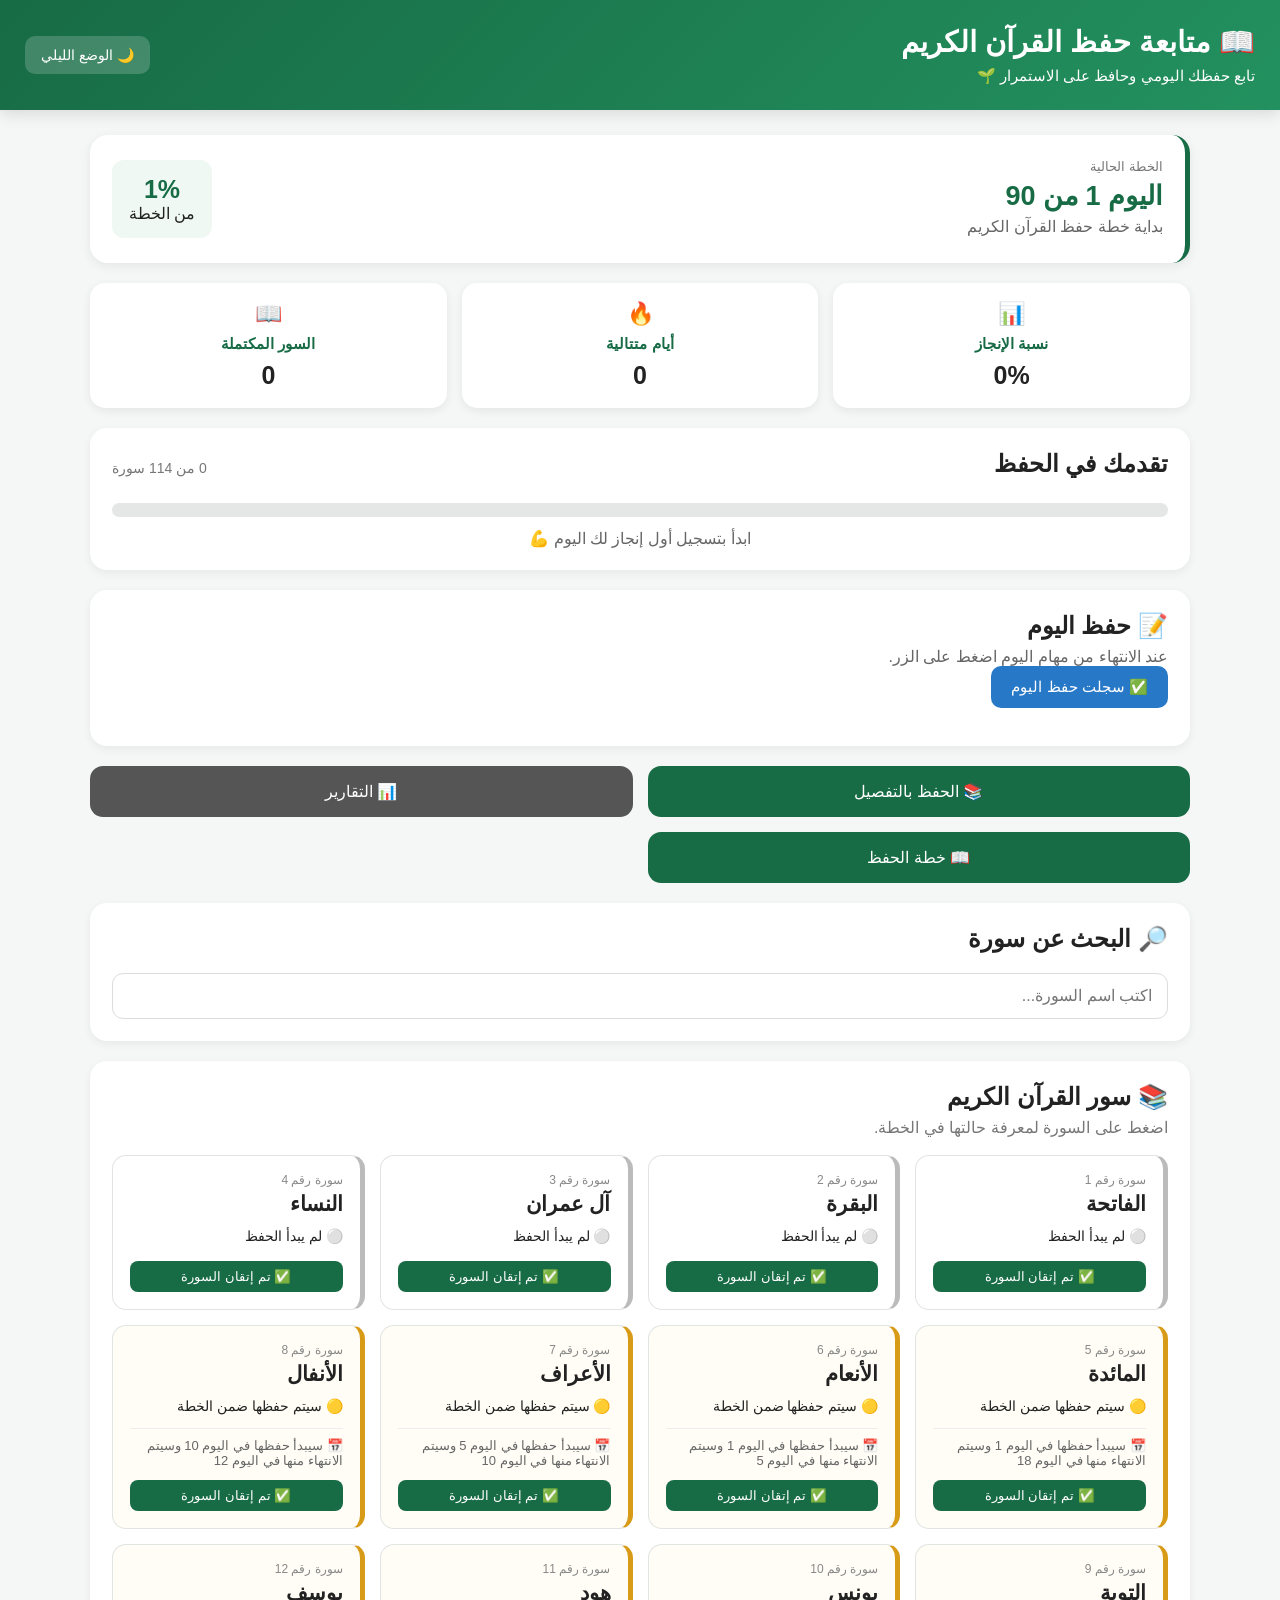
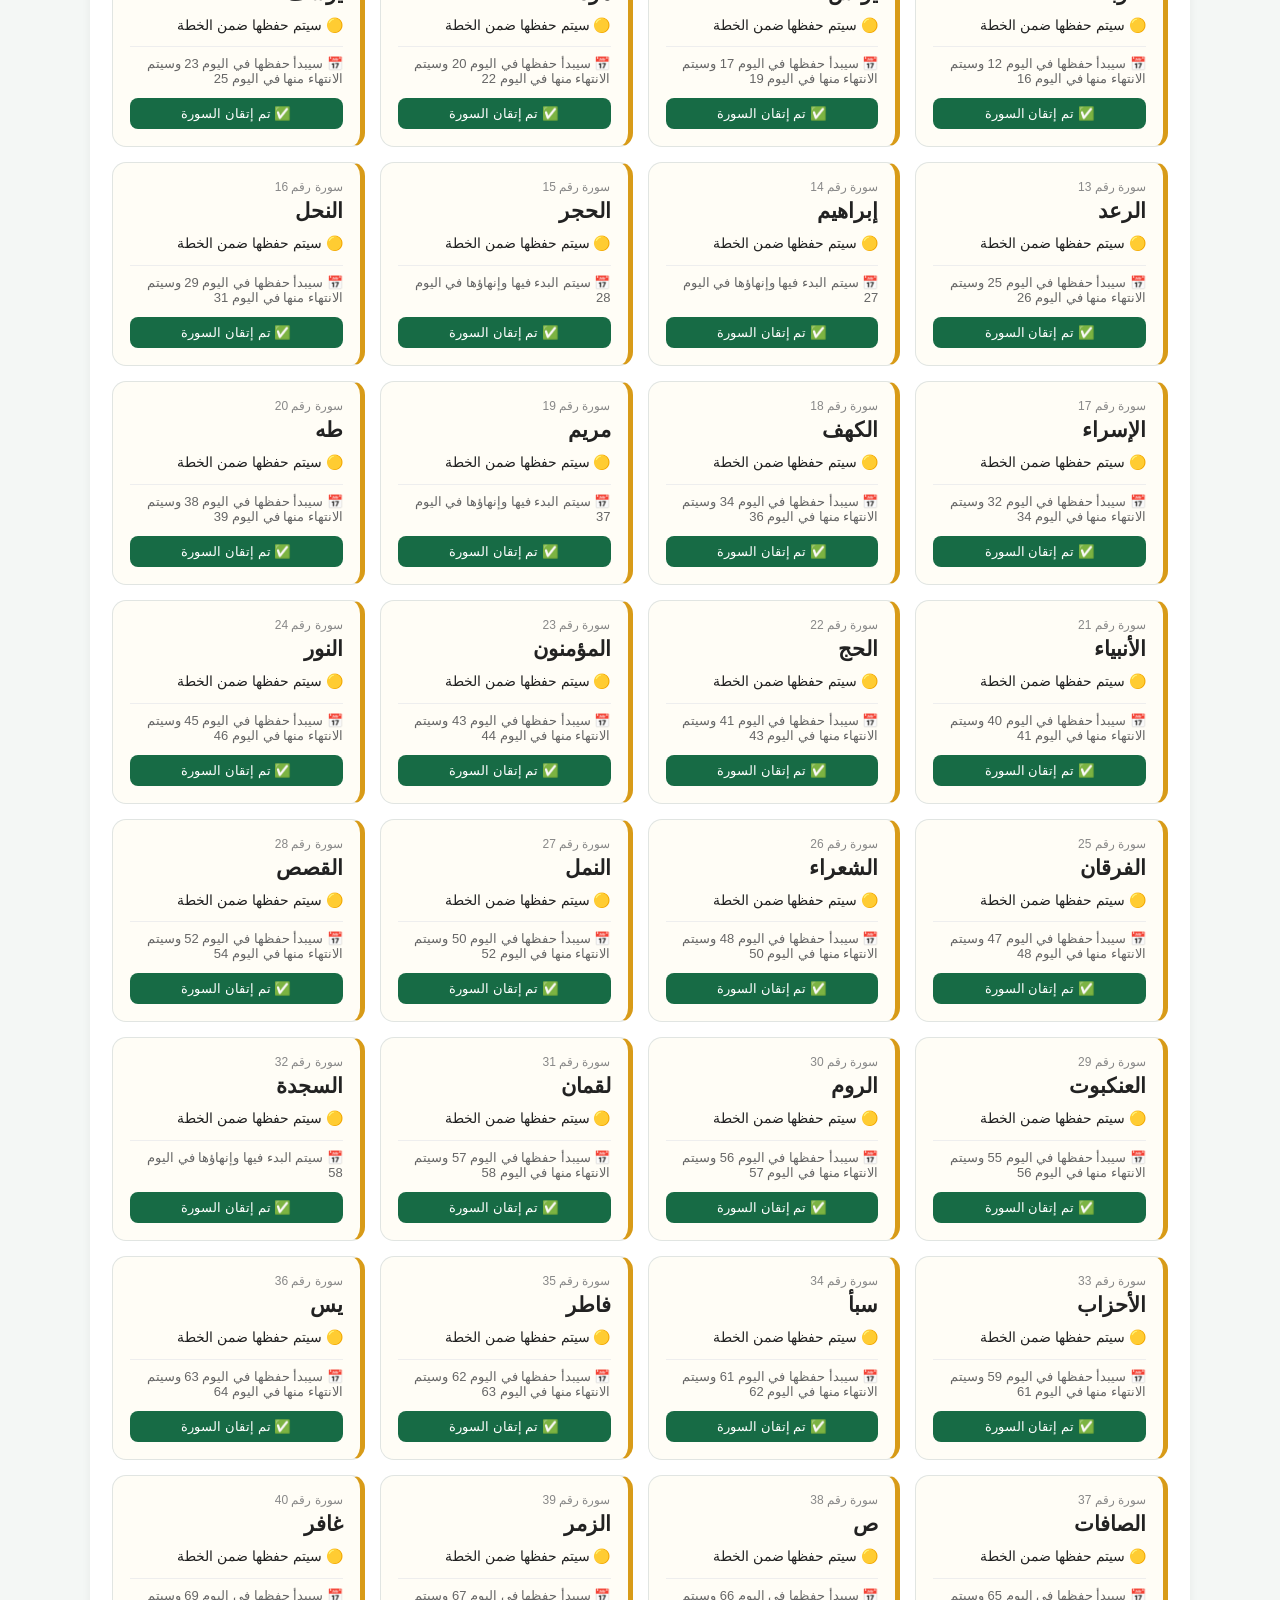
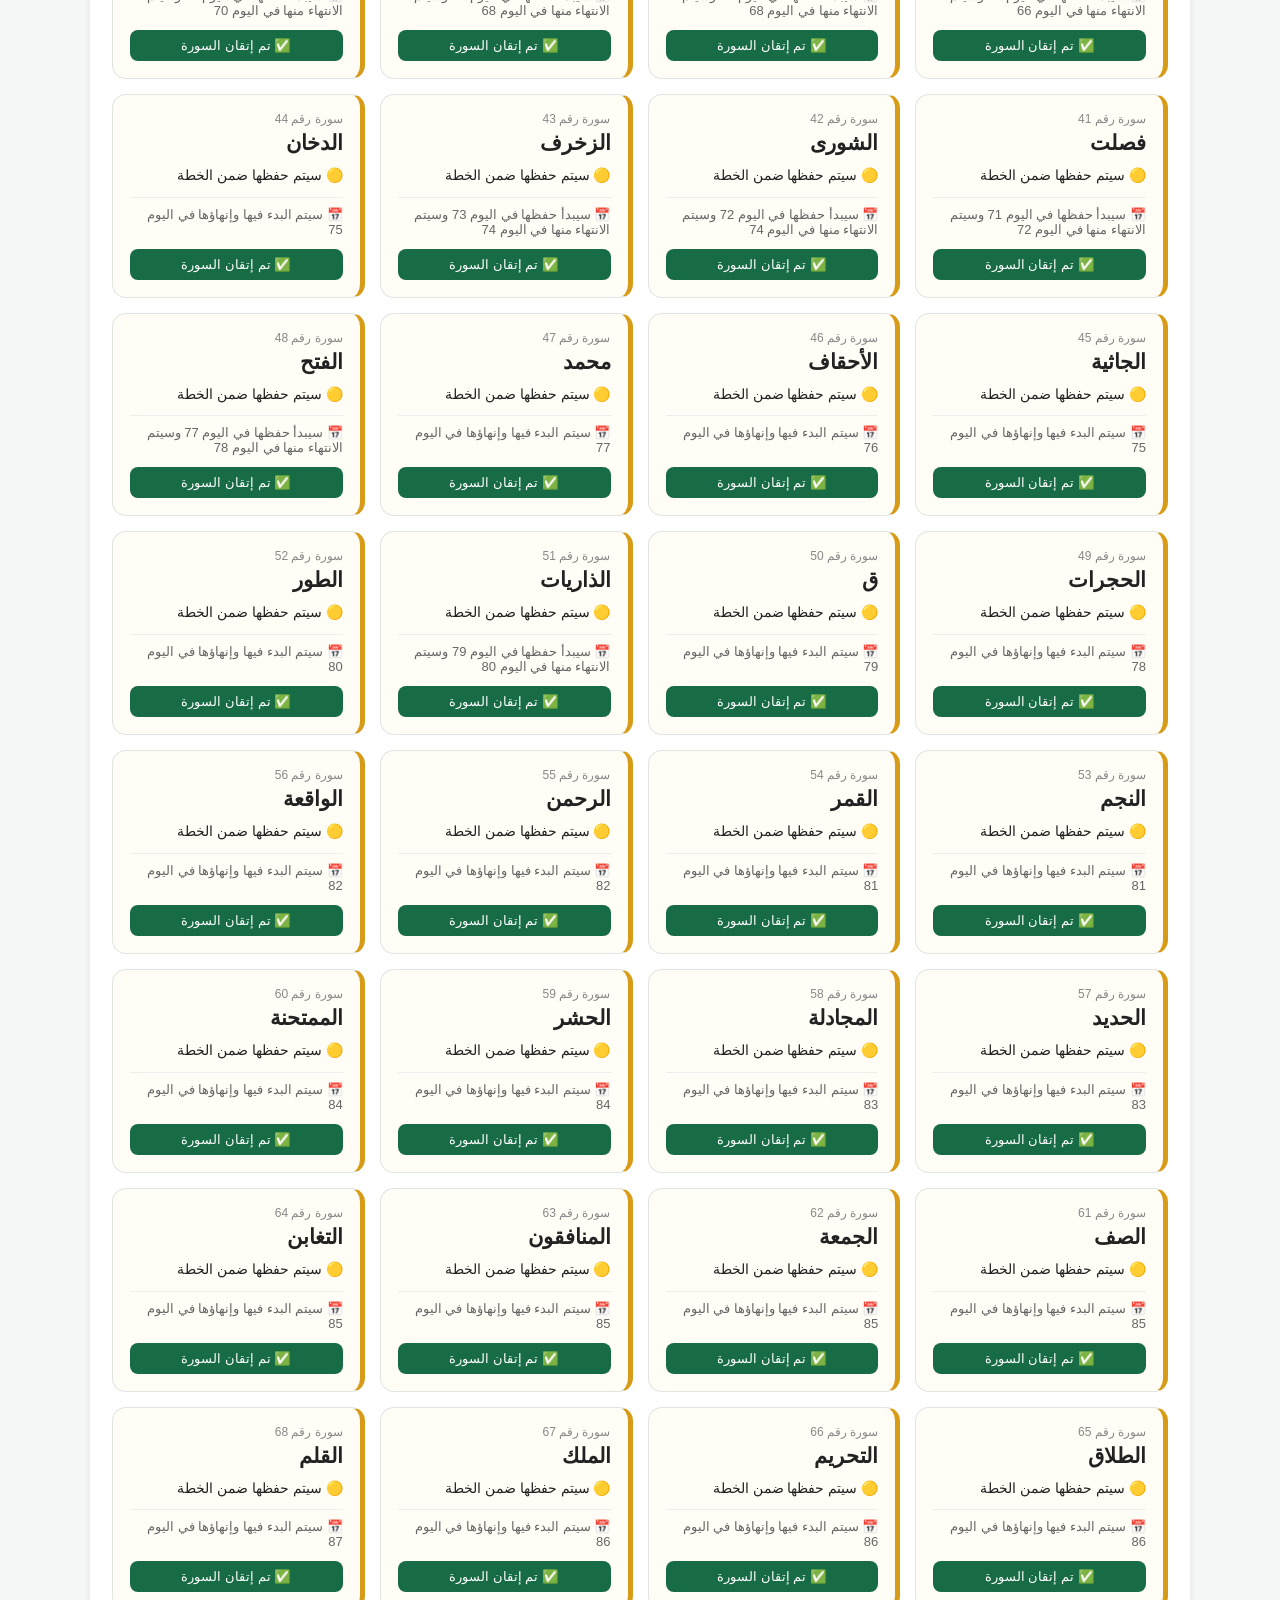
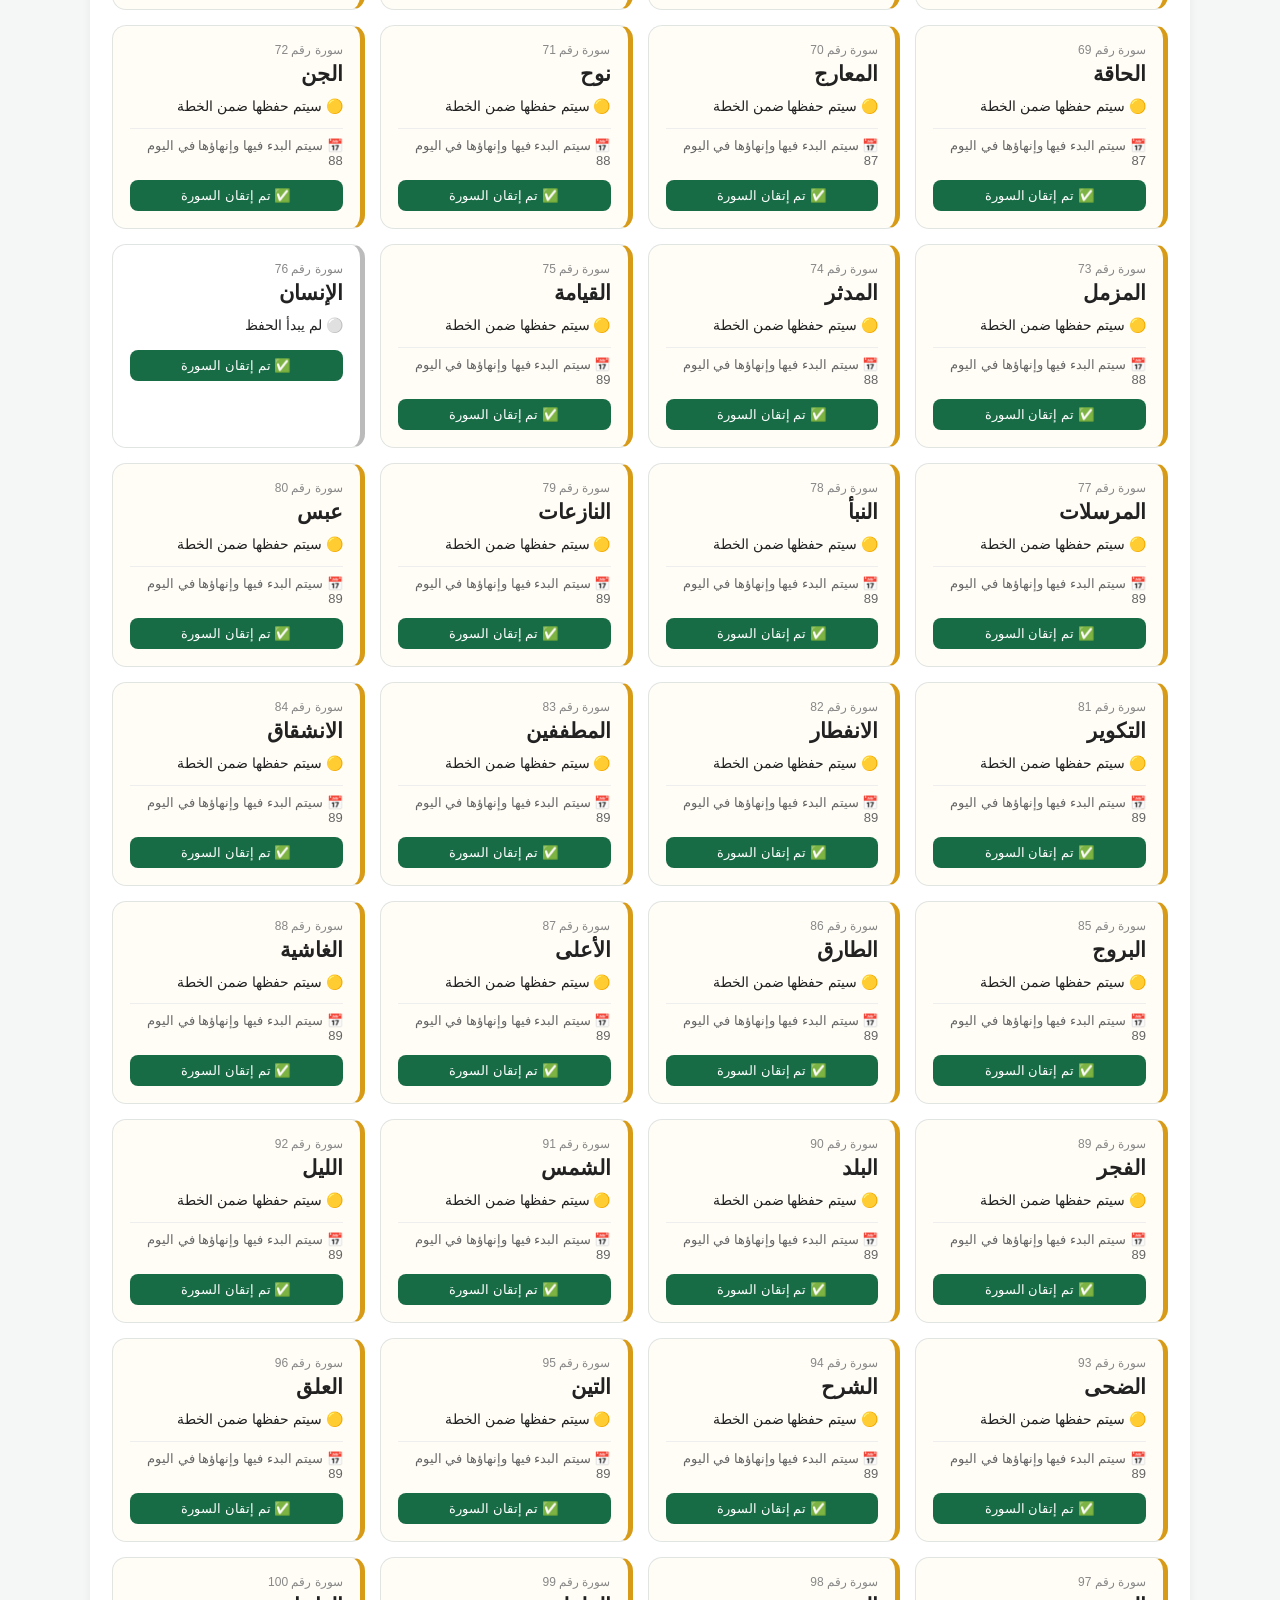
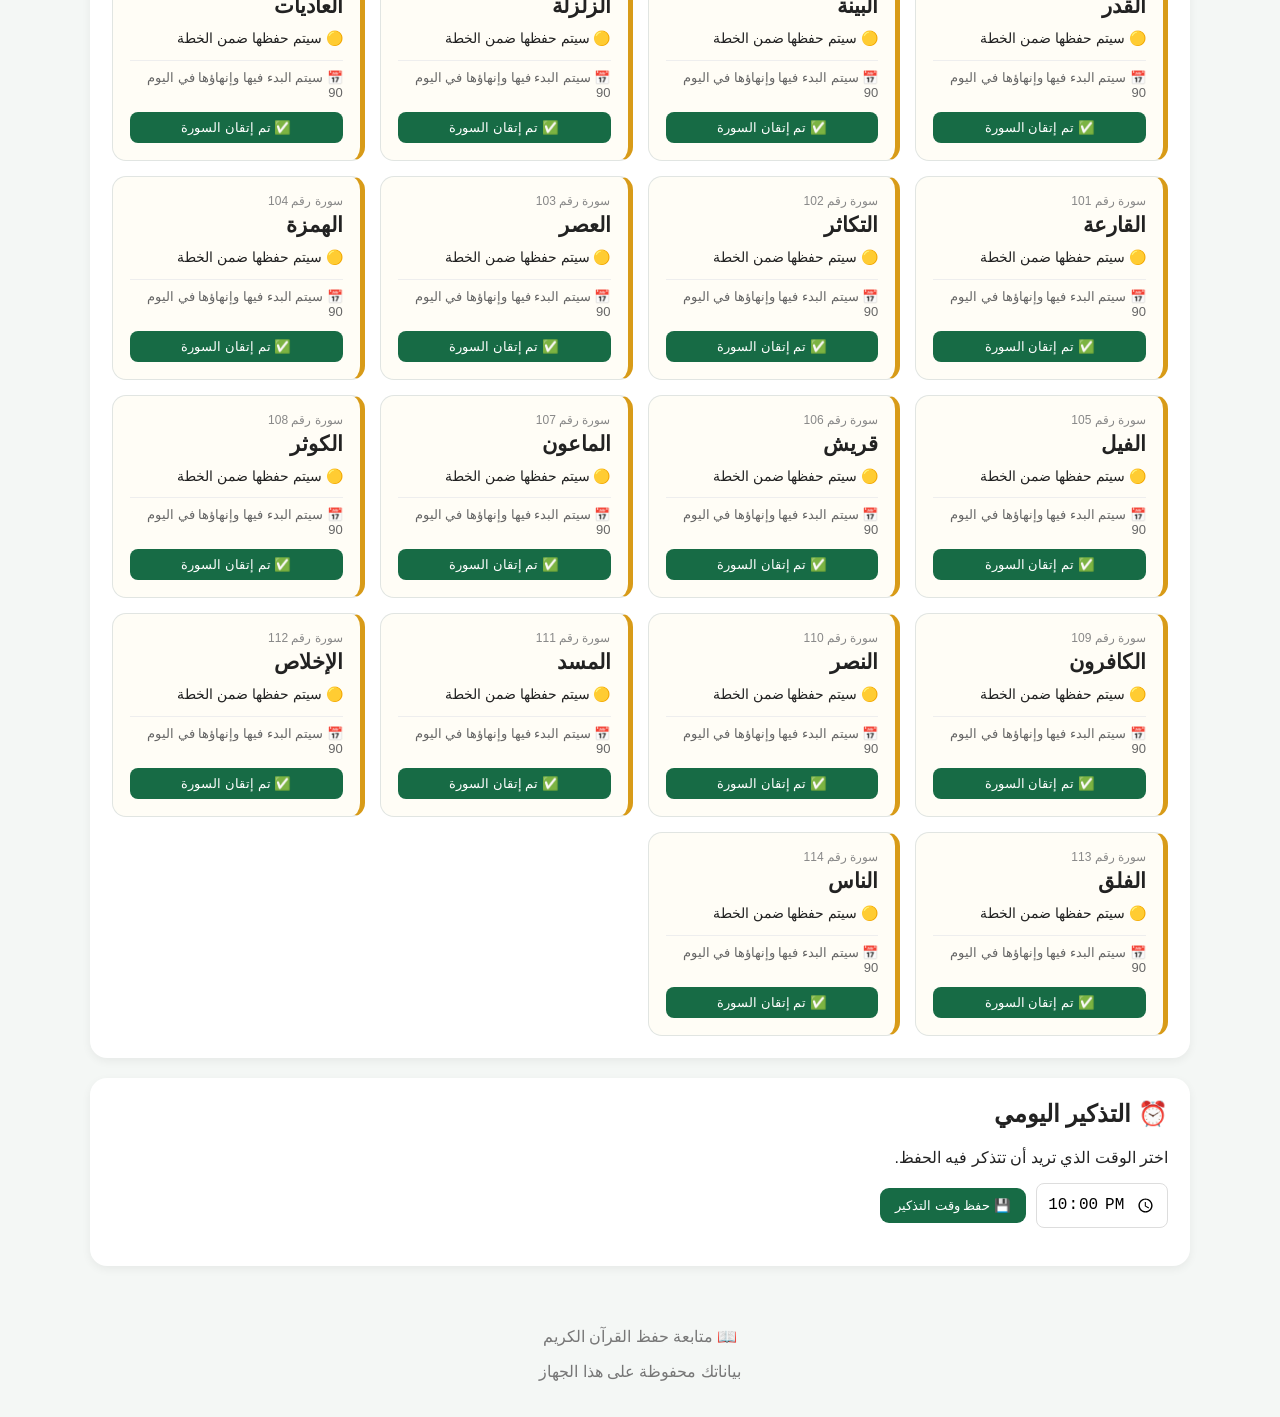
==== index.html @ 759d3176 "Add files via upload" ====
<!DOCTYPE html>
<html lang="ar" dir="rtl">

<head>
    <meta charset="UTF-8">
    <meta name="viewport" content="width=device-width, initial-scale=1.0">

    <title>متابعة حفظ القرآن الكريم</title>

    <link rel="stylesheet" href="style.css">
</head>

<body>

<header class="header">

    <div>
        <h1>📖 متابعة حفظ القرآن الكريم</h1>
        <p>تابع حفظك اليومي وحافظ على الاستمرار 🌱</p>
    </div>

    <button id="themeButton" class="theme-button">
        🌙 الوضع الليلي
    </button>

</header>


<main class="container">

    <!-- اليوم الحالي -->

    <section class="day-section">

        <div>
            <span class="small-title">الخطة الحالية</span>

            <h2 id="currentDay">
                اليوم 1 من 90
            </h2>

            <p id="dayDescription">
                بداية خطة حفظ القرآن الكريم
            </p>
        </div>

        <div class="day-progress">
            <strong id="dayPercentage">1%</strong>
            <span>من الخطة</span>
        </div>

    </section>


    <!-- الإحصائيات -->

    <section class="stats">

        <div class="stat-card">

            <span>📊</span>

            <h3>نسبة الإنجاز</h3>

            <strong id="progressText">0%</strong>

        </div>


        <div class="stat-card">

            <span>🔥</span>

            <h3>أيام متتالية</h3>

            <strong id="streakText">0</strong>

        </div>


        <div class="stat-card">

            <span>📖</span>

            <h3>السور المكتملة</h3>

            <strong id="completedText">0</strong>

        </div>

    </section>


    <!-- شريط التقدم -->

    <section class="progress-section">

        <div class="section-title">

            <h2>تقدمك في الحفظ</h2>

            <span id="progressLabel">
                0 من 114 سورة
            </span>

        </div>

        <div class="progress-bar">

            <div id="progressBar"></div>

        </div>

        <p id="progressMessage">
            ابدأ بتسجيل أول إنجاز لك اليوم 💪
        </p>

    </section>


    <!-- حفظ اليوم -->

    <section class="today-section">

        <div class="section-title">

            <div>
                <h2>📝 حفظ اليوم</h2>

                <p>
                    عند الانتهاء من مهام اليوم اضغط على الزر.
                </p>
            </div>

        </div>

        <button id="todayButton" class="today-button">
            ✅ سجلت حفظ اليوم
        </button>

        <p id="todayStatus" class="today-status"></p>

    </section>


    <!-- أزرار الصفحات -->

    <section class="navigation-section">

        <button
            class="main-page-button"
            onclick="openHifzPage()">

            📚 الحفظ بالتفصيل

        </button>


        <button
            class="reports-button"
            onclick="openReportsPage()">

            📊 التقارير

        </button>


        <button
            class="main-page-button"
            onclick="window.location.href='plan.html'">

            📖 خطة الحفظ

        </button>

    </section>


    <!-- البحث -->

    <section class="search-section">

        <h2>🔎 البحث عن سورة</h2>

        <input
            type="text"
            id="searchInput"
            placeholder="اكتب اسم السورة..."
            autocomplete="off">

    </section>


    <!-- السور -->

    <section class="surahs-section">

        <div class="section-title">

            <div>
                <h2>📚 سور القرآن الكريم</h2>

                <p>
                    اضغط على السورة لمعرفة حالتها في الخطة.
                </p>
            </div>

        </div>


        <div
            id="surahList"
            class="surah-list">

        </div>

    </section>


    <!-- التذكير -->

    <section class="reminder-section">

        <h2>⏰ التذكير اليومي</h2>

        <p>
            اختر الوقت الذي تريد أن تتذكر فيه الحفظ.
        </p>

        <div class="reminder-controls">

            <input
                type="time"
                id="reminderTime"
                value="22:00">

            <button id="saveReminderButton">
                💾 حفظ وقت التذكير
            </button>

        </div>

        <p id="reminderStatus"></p>

    </section>

</main>


<footer>

    <p>📖 متابعة حفظ القرآن الكريم</p>

    <p>
        بياناتك محفوظة على هذا الجهاز
    </p>

</footer>


<script src="script.js"></script>

</body>

</html>
---- style.css ----
* {
    box-sizing: border-box;
}

body {
    margin: 0;
    font-family: Tahoma, Arial, sans-serif;
    background: #f4f7f5;
    color: #222;
    direction: rtl;
    transition: background 0.3s, color 0.3s;
}


/* ============================= */
/* الهيدر */
/* ============================= */

.header {
    background: linear-gradient(135deg, #176b45, #23915f);
    color: white;

    padding: 25px;

    display: flex;
    justify-content: space-between;
    align-items: center;

    gap: 20px;

    box-shadow: 0 4px 15px rgba(0, 0, 0, 0.12);
}

.header h1 {
    margin: 0 0 8px;
    font-size: 29px;
}

.header p {
    margin: 0;
    font-size: 15px;
}


/* ============================= */
/* الأزرار */
/* ============================= */

button {
    font-family: inherit;
    cursor: pointer;
    border: none;
}

.theme-button {
    background: rgba(255,255,255,0.18);
    color: white;

    padding: 11px 16px;

    border-radius: 10px;

    font-size: 14px;
}


/* ============================= */
/* المحتوى */
/* ============================= */

.container {
    width: 94%;
    max-width: 1100px;

    margin: 25px auto;
}


/* ============================= */
/* اليوم الحالي */
/* ============================= */

.day-section {
    background: white;

    border-radius: 18px;

    padding: 22px;

    margin-bottom: 20px;

    display: flex;
    justify-content: space-between;
    align-items: center;

    gap: 20px;

    box-shadow: 0 3px 12px rgba(0,0,0,0.07);

    border-right: 5px solid #176b45;
}

.day-section h2 {
    margin: 5px 0;

    color: #176b45;

    font-size: 27px;
}

.day-section p {
    margin: 5px 0;

    color: #666;
}

.small-title {
    color: #777;
    font-size: 13px;
}

.day-progress {
    min-width: 100px;

    text-align: center;

    background: #f0f8f3;

    padding: 15px;

    border-radius: 12px;
}

.day-progress strong {
    display: block;

    color: #176b45;

    font-size: 25px;
}


/* ============================= */
/* الإحصائيات */
/* ============================= */

.stats {
    display: grid;

    grid-template-columns:
        repeat(3, 1fr);

    gap: 15px;

    margin-bottom: 20px;
}

.stat-card {
    background: white;

    border-radius: 15px;

    padding: 18px;

    text-align: center;

    box-shadow:
        0 3px 10px rgba(0,0,0,0.07);
}

.stat-card span {
    font-size: 22px;
}

.stat-card h3 {
    margin: 8px 0;

    color: #176b45;

    font-size: 15px;
}

.stat-card strong {
    font-size: 25px;
}


/* ============================= */
/* التقدم */
/* ============================= */

.progress-section,
.today-section,
.search-section,
.surahs-section,
.reminder-section {
    background: white;

    border-radius: 17px;

    padding: 22px;

    margin-bottom: 20px;

    box-shadow:
        0 3px 10px rgba(0,0,0,0.06);
}

.section-title {
    display: flex;

    justify-content: space-between;

    align-items: center;

    gap: 15px;
}

.section-title h2 {
    margin: 0 0 7px;
}

.section-title p {
    margin: 0;

    color: #777;
}

#progressLabel {
    color: #777;
    font-size: 14px;
}

.progress-bar {
    width: 100%;

    height: 14px;

    background: #e4e7e5;

    border-radius: 20px;

    overflow: hidden;

    margin: 18px 0 12px;
}

#progressBar {
    height: 100%;

    width: 0%;

    background: #176b45;

    border-radius: 20px;

    transition: width 0.4s;
}

#progressMessage {
    text-align: center;

    color: #666;

    margin: 0;
}


/* ============================= */
/* حفظ اليوم */
/* ============================= */

.today-section h2 {
    margin-top: 0;
}

.today-section p {
    color: #666;
}

.today-button {
    background: #2878c8;

    color: white;

    padding: 12px 20px;

    border-radius: 10px;

    font-size: 15px;
}

.today-status {
    font-weight: bold;

    color: #176b45;
}


/* ============================= */
/* التنقل */
/* ============================= */

.navigation-section {
    display: grid;

    grid-template-columns: 1fr 1fr;

    gap: 15px;

    margin-bottom: 20px;
}

.main-page-button,
.reports-button {
    padding: 16px;

    border-radius: 13px;

    color: white;

    font-size: 16px;
}

.main-page-button {
    background: #176b45;
}

.reports-button {
    background: #555;
}


/* ============================= */
/* البحث */
/* ============================= */

.search-section h2 {
    margin-top: 0;
}

#searchInput {
    width: 100%;

    padding: 13px 15px;

    border: 1px solid #ddd;

    border-radius: 11px;

    font-family: inherit;

    font-size: 16px;

    outline: none;
}

#searchInput:focus {
    border-color: #176b45;
}


/* ============================= */
/* السور */
/* ============================= */

.surahs-section h2 {
    margin-top: 0;
}

.surahs-section .section-title p {
    margin-bottom: 18px;
}

.surah-list {
    display: grid;

    grid-template-columns:
        repeat(auto-fit, minmax(230px, 1fr));

    gap: 15px;
}

.surah-card {
    background: #fff;

    border: 1px solid #e1e5e2;

    border-right: 5px solid #bfc5c1;

    border-radius: 14px;

    padding: 17px;

    transition: 0.2s;

    position: relative;
}

.surah-card:hover {
    transform: translateY(-3px);

    box-shadow:
        0 6px 15px rgba(0,0,0,0.09);
}

.surah-number {
    color: #888;

    font-size: 12px;

    margin-bottom: 5px;
}

.surah-name {
    font-size: 21px;

    font-weight: bold;

    margin-bottom: 9px;
}

.surah-status {
    font-size: 14px;

    line-height: 1.7;
}

.surah-days {
    margin-top: 9px;

    padding-top: 9px;

    border-top: 1px solid #eee;

    color: #666;

    font-size: 13px;
}

.surah-action {
    margin-top: 12px;

    width: 100%;

    padding: 8px;

    border-radius: 8px;

    background: #176b45;

    color: white;
}

.surah-action.completed {
    background: #777;
}


/* حالات السور */

.status-not-started {
    border-right-color: #bbb;
}

.status-planned {
    border-right-color: #d89b18;

    background: #fffdf6;
}

.status-completed {
    border-right-color: #27a35a;

    background: #f3fff6;
}


/* ============================= */
/* التذكير */
/* ============================= */

.reminder-section h2 {
    margin-top: 0;
}

.reminder-controls {
    display: flex;

    align-items: center;

    gap: 10px;

    flex-wrap: wrap;
}

#reminderTime {
    padding: 10px;

    border: 1px solid #ddd;

    border-radius: 8px;

    font-size: 16px;
}

#saveReminderButton {
    background: #176b45;

    color: white;

    padding: 10px 15px;

    border-radius: 9px;
}

#reminderStatus {
    color: #176b45;

    font-weight: bold;
}


/* ============================= */
/* الفوتر */
/* ============================= */

footer {
    text-align: center;

    color: #777;

    padding: 20px;
}


/* ============================= */
/* الوضع الليلي */
/* ============================= */

body.dark {
    background: #151817;

    color: #eee;
}

body.dark .day-section,
body.dark .stat-card,
body.dark .progress-section,
body.dark .today-section,
body.dark .search-section,
body.dark .surahs-section,
body.dark .reminder-section {
    background: #222624;

    color: #eee;
}

body.dark .day-section p,
body.dark .section-title p,
body.dark #progressMessage,
body.dark .surah-days {
    color: #bbb;
}

body.dark #searchInput,
body.dark #reminderTime {
    background: #1b1e1d;

    color: white;

    border-color: #444;
}

body.dark .surah-card {
    background: #252927;

    border-color: #444;
}

body.dark .surah-days {
    border-color: #444;
}


/* ============================= */
/* الموبايل */
/* ============================= */

@media (max-width: 700px) {

    .header {
        flex-direction: column;

        text-align: center;

        padding: 22px 15px;
    }

    .header h1 {
        font-size: 24px;
    }

    .day-section {
        flex-direction: column;

        text-align: center;
    }

    .day-progress {
        width: 100%;
    }

    .stats {
        grid-template-columns: 1fr;
    }

    .navigation-section {
        grid-template-columns: 1fr;
    }

    .surah-list {
        grid-template-columns: 1fr;
    }

    .section-title {
        flex-direction: column;

        align-items: flex-start;
    }
}
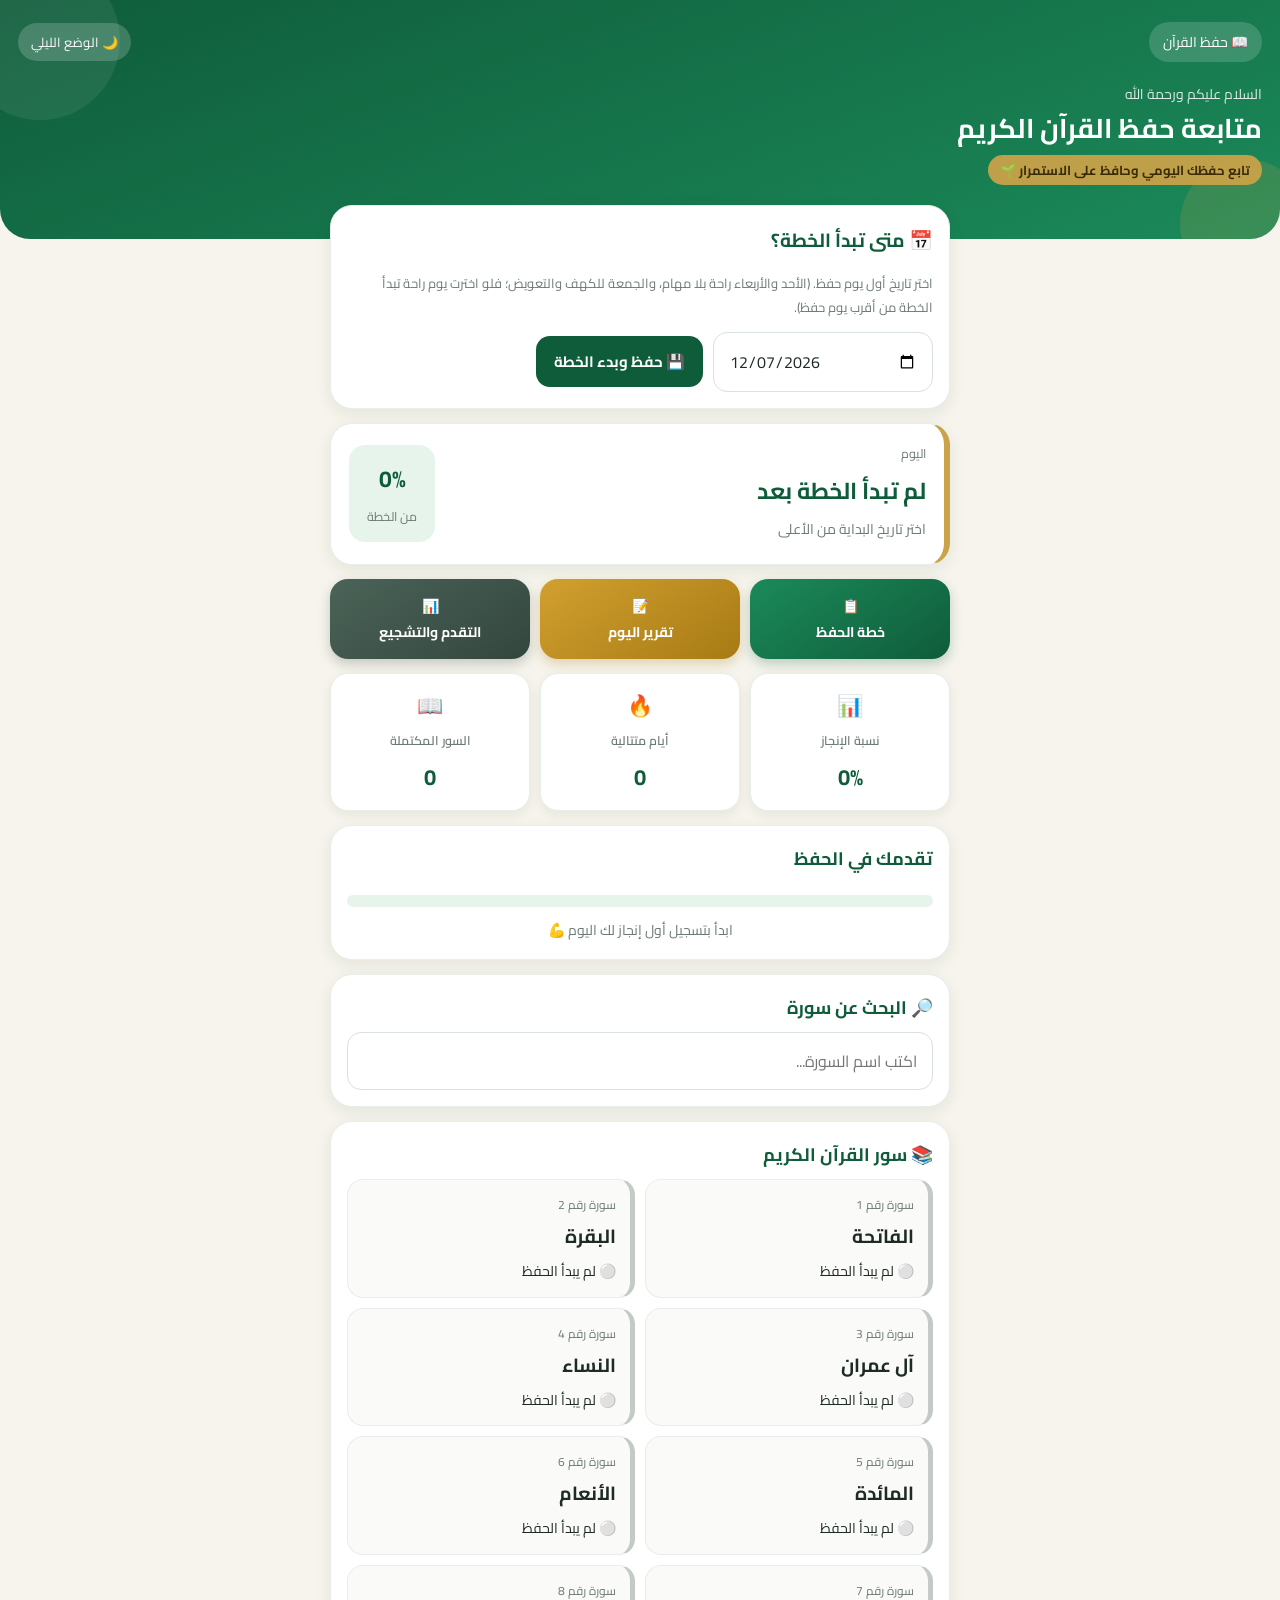
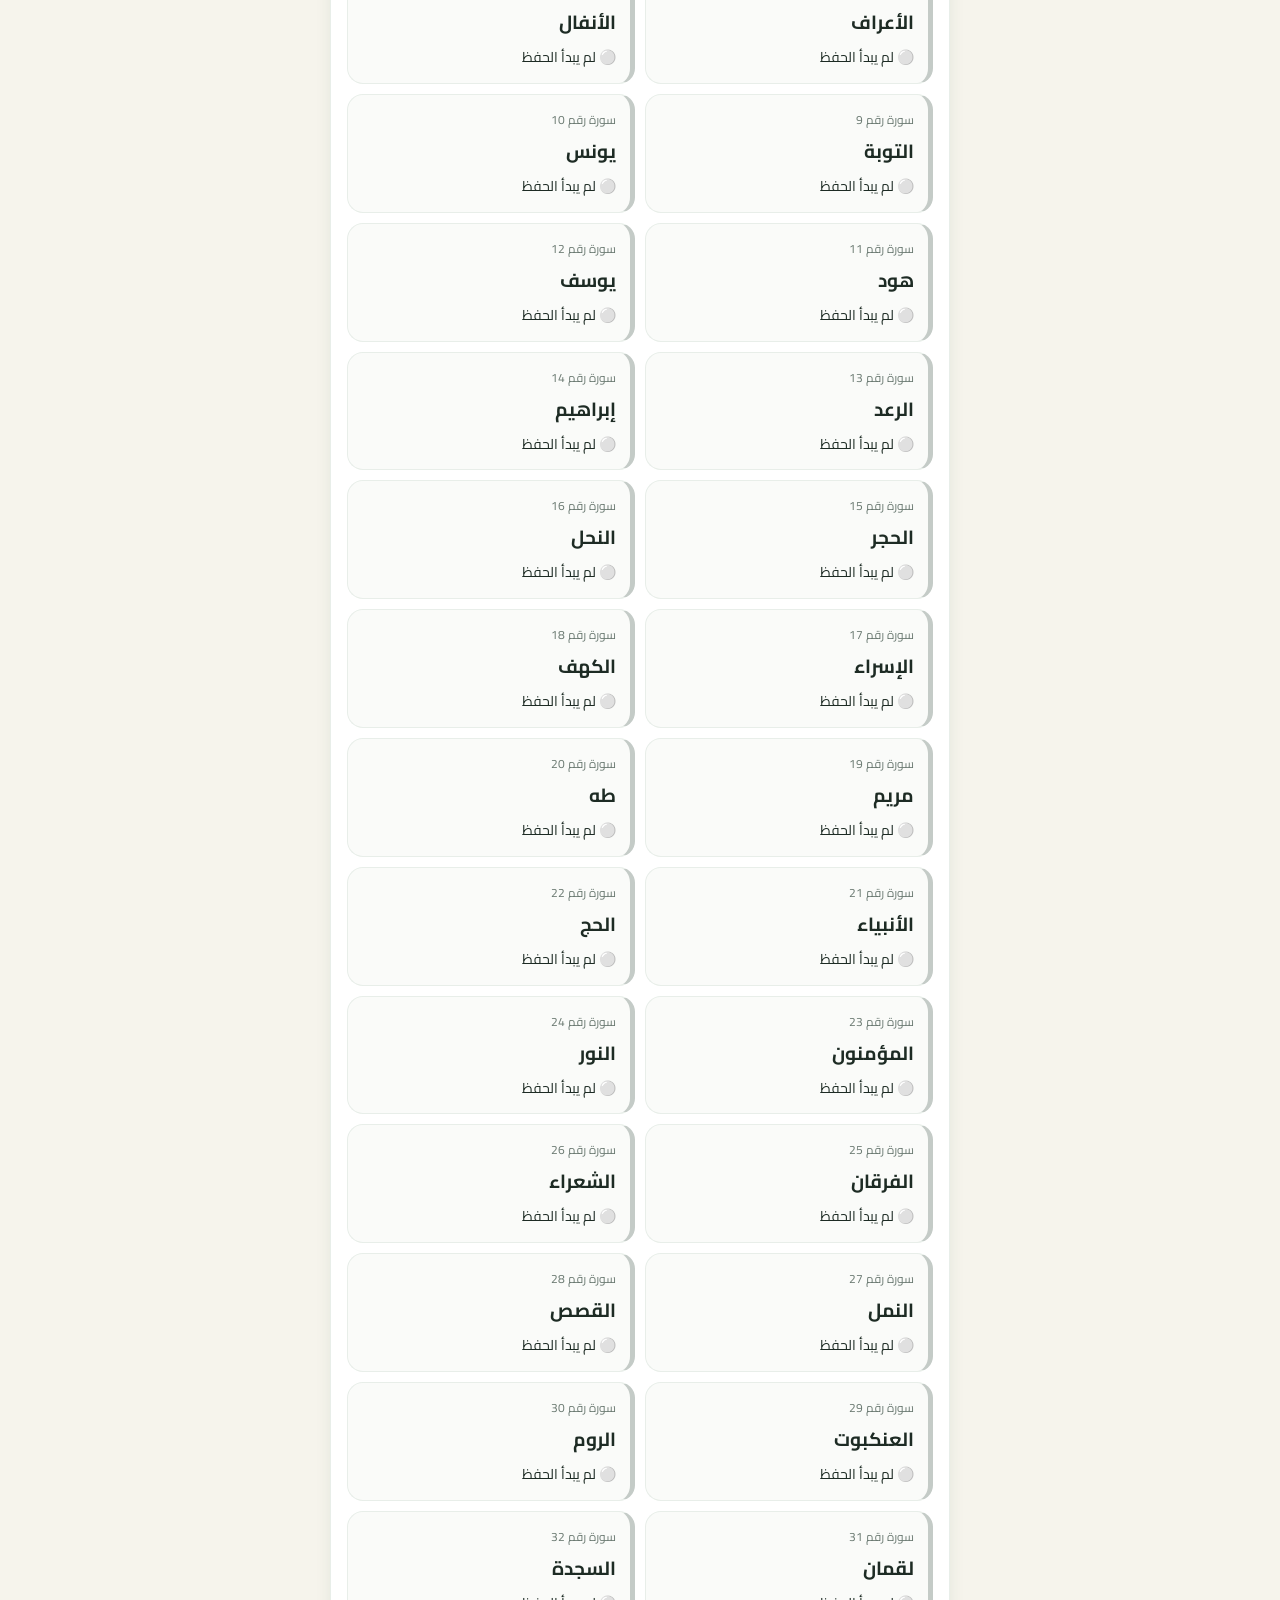
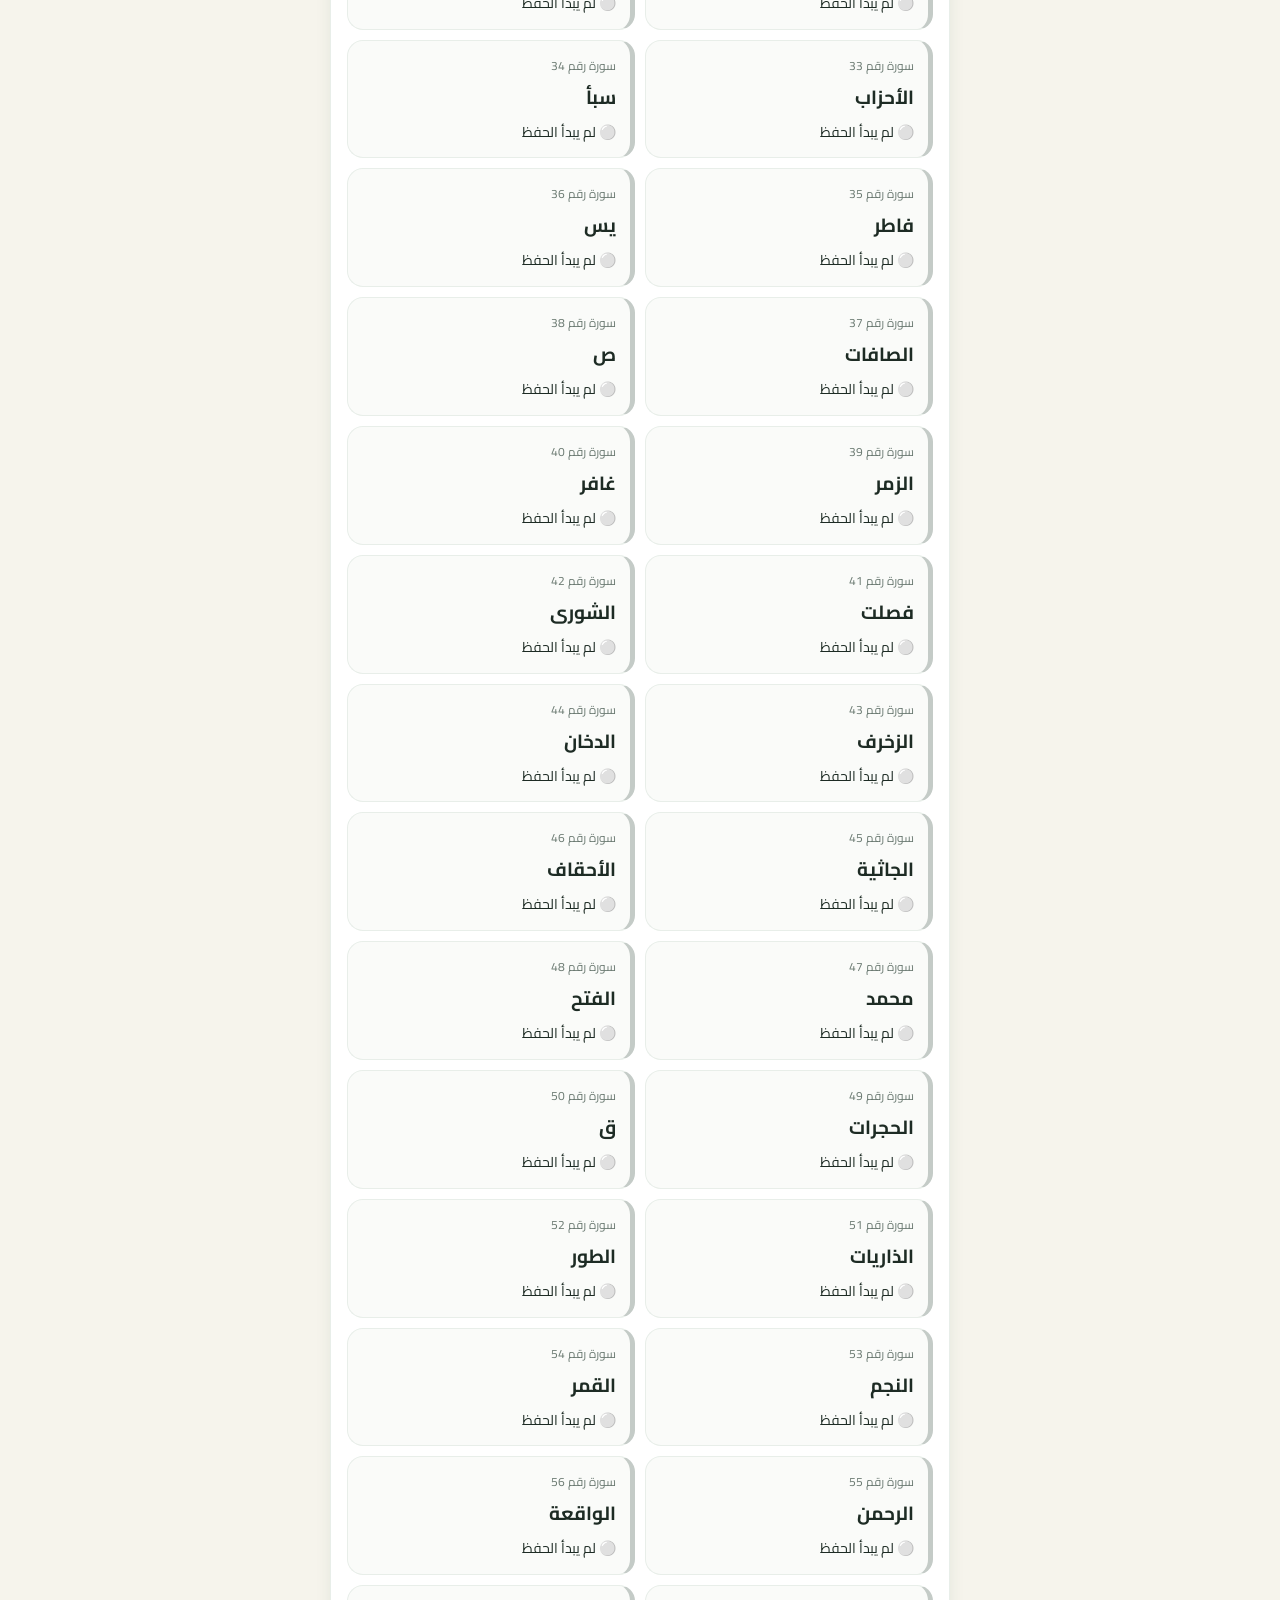
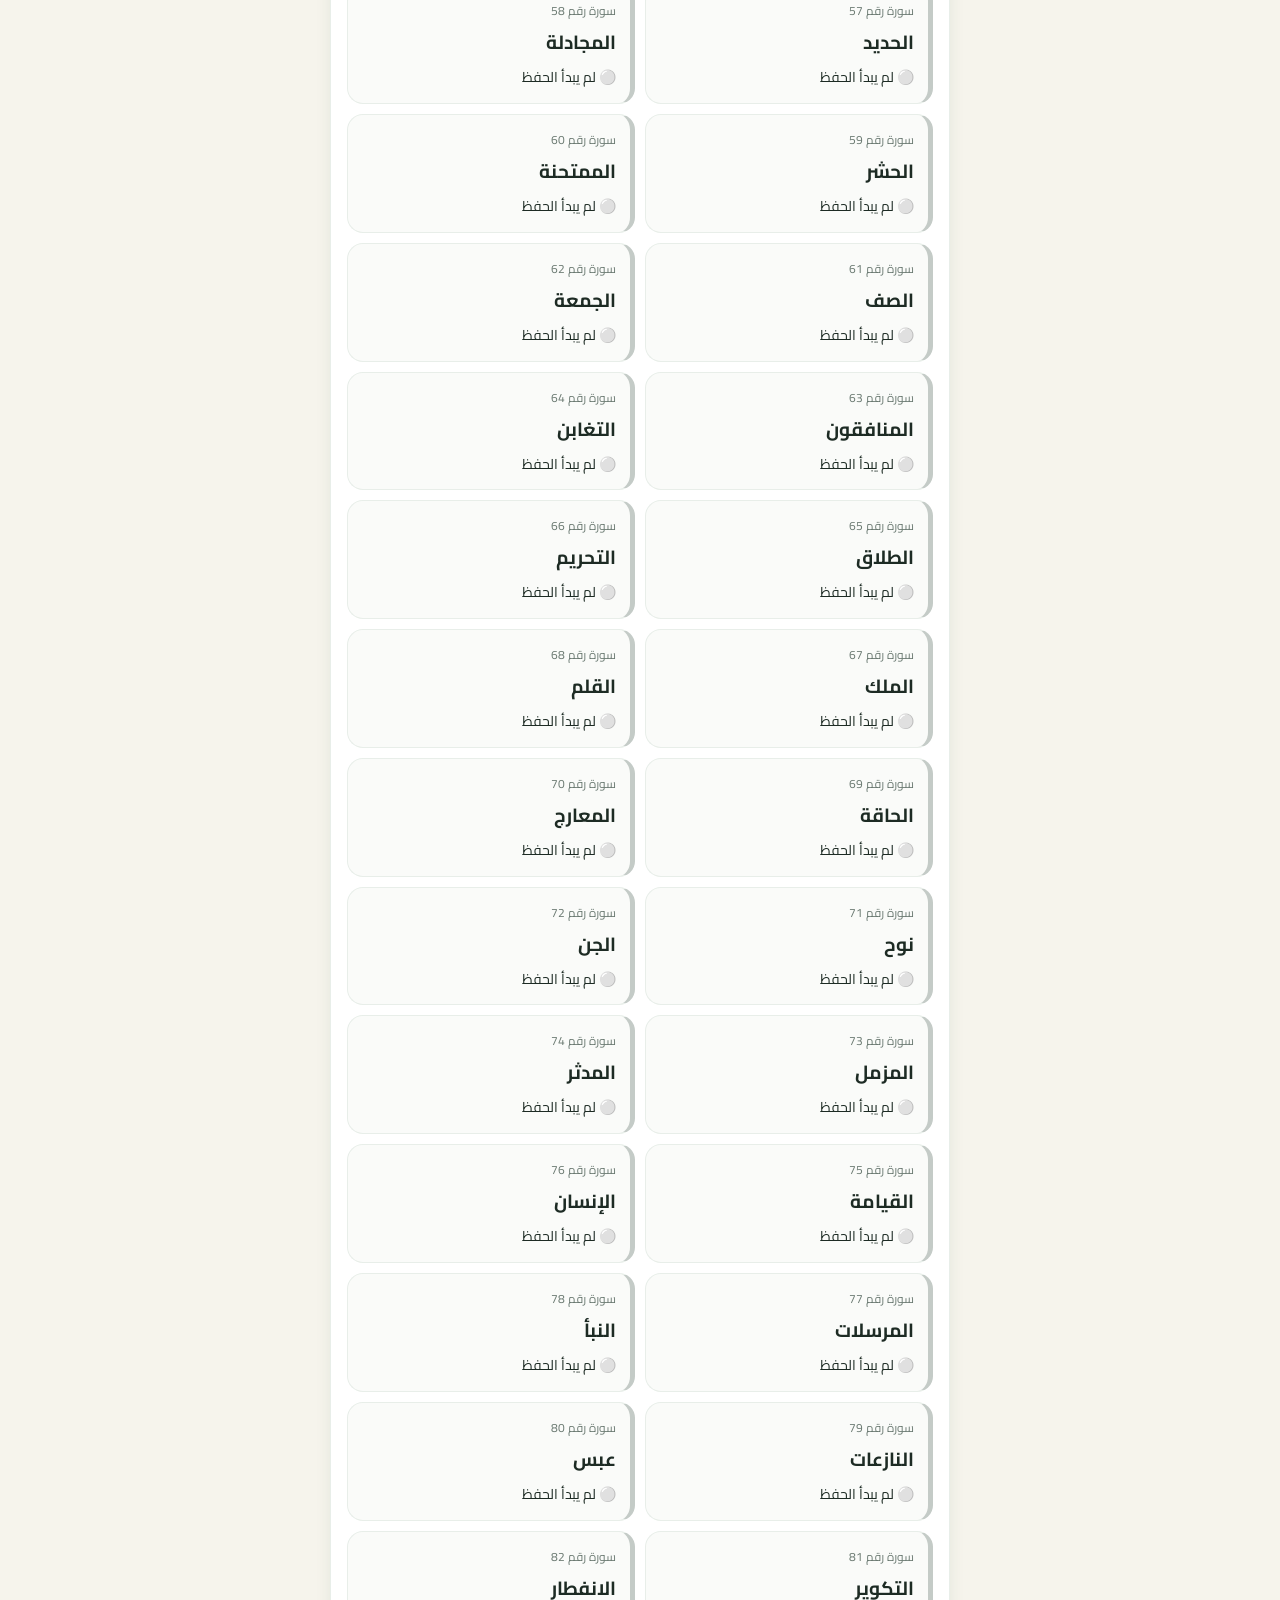
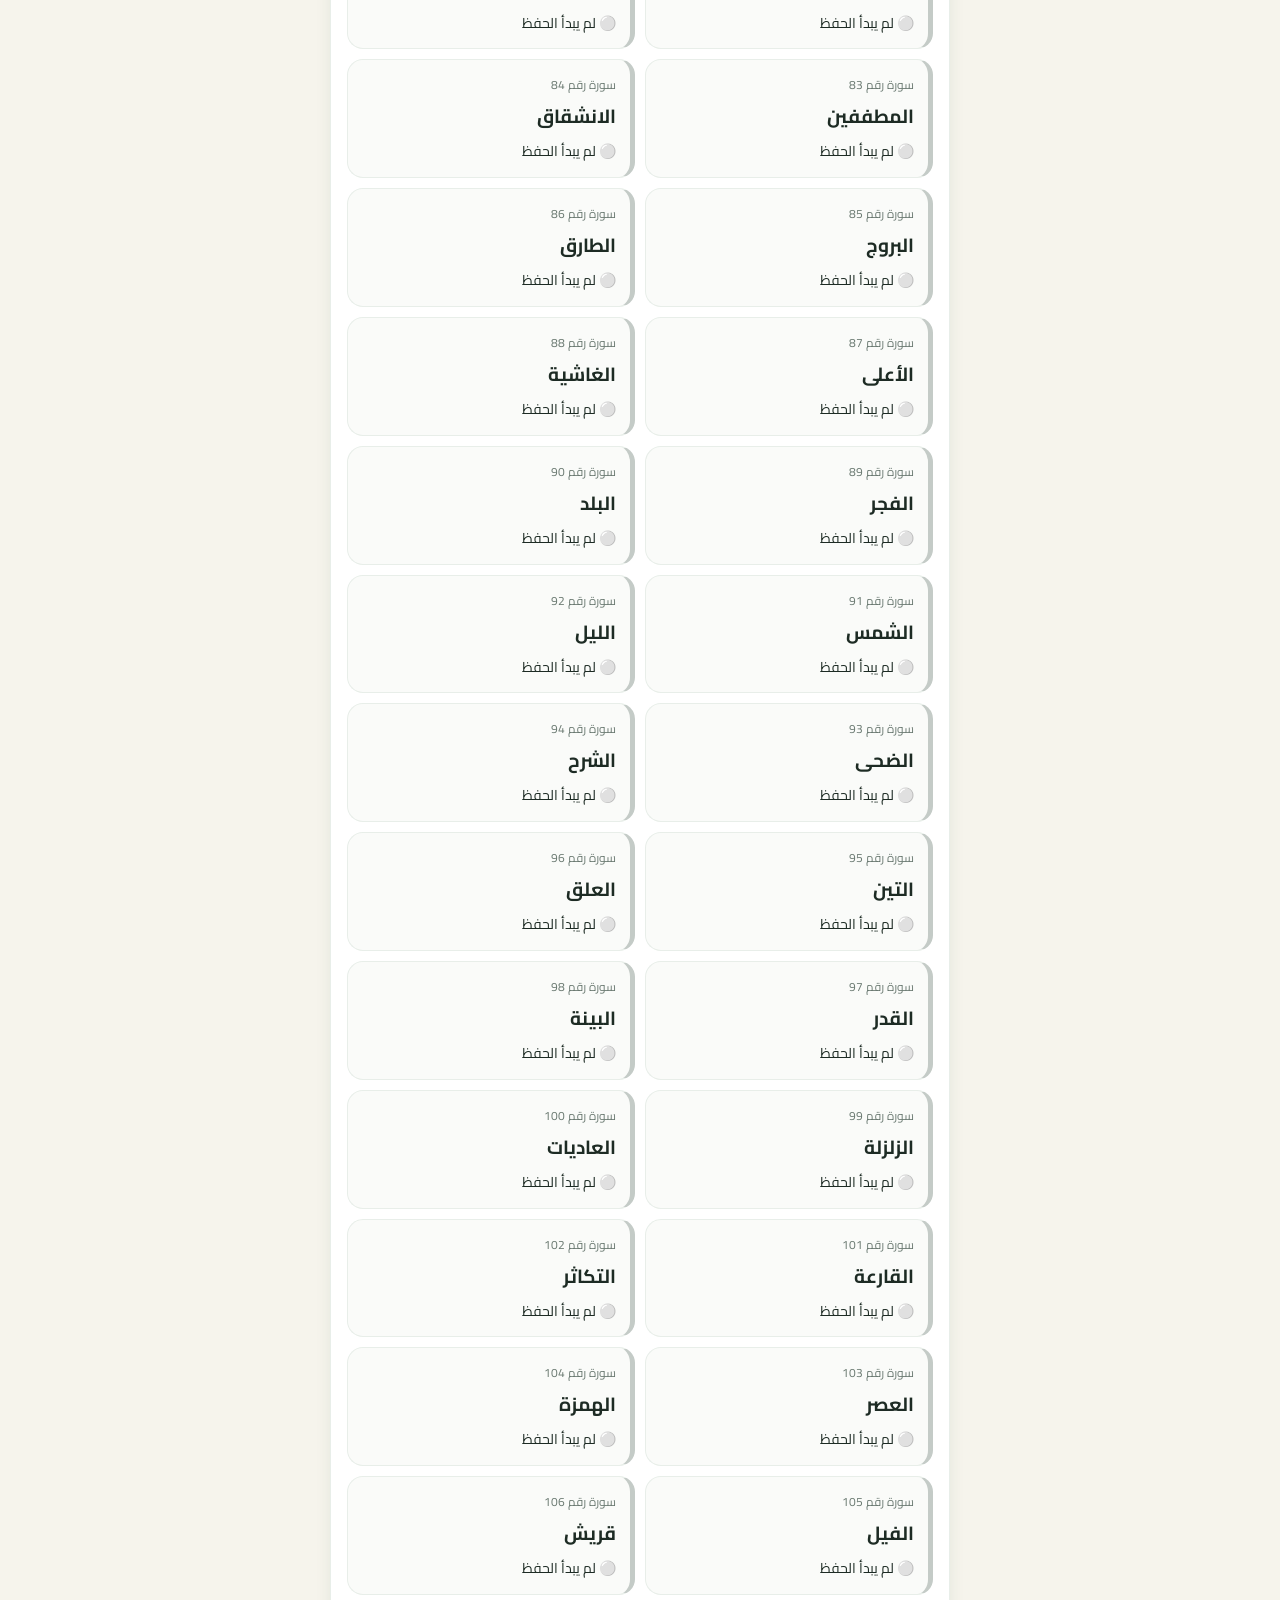
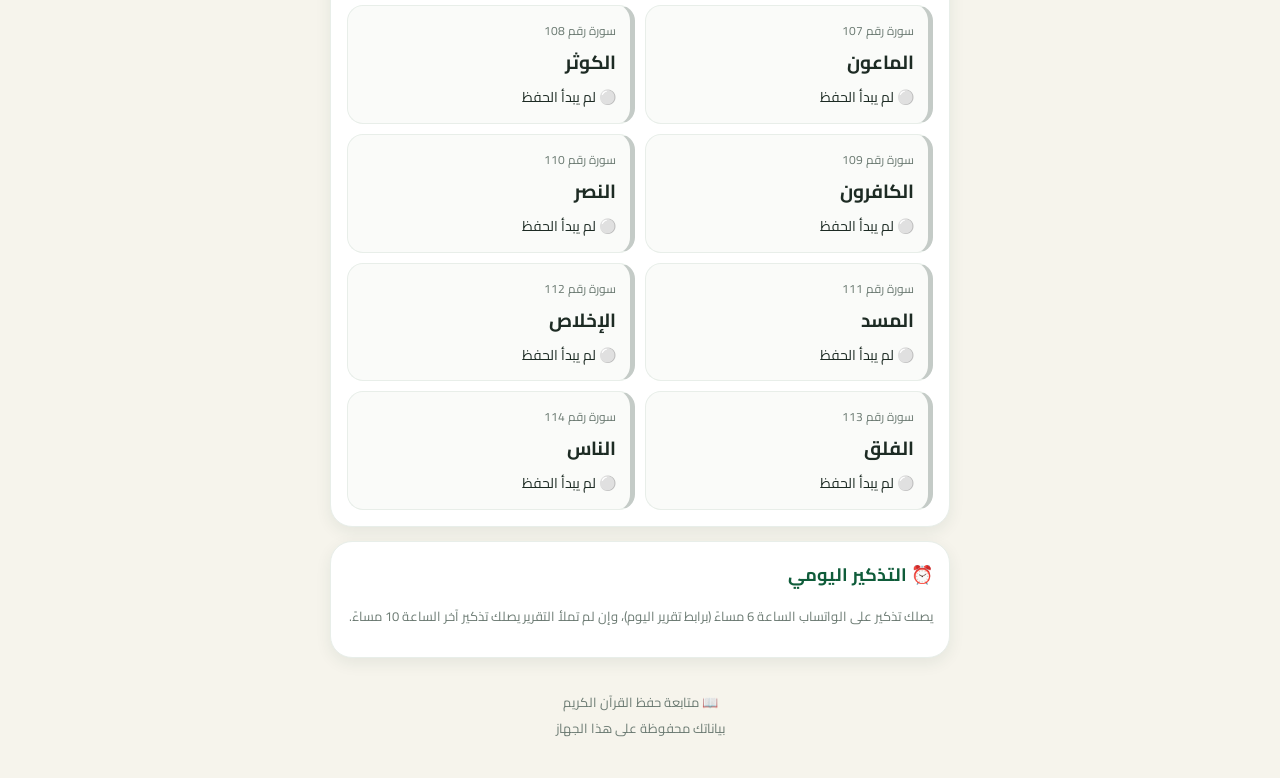
==== commit 0d8227f8: "Add files via upload" ====
--- a/index.html
+++ b/index.html
@@ -1,265 +1,95 @@
 <!DOCTYPE html>
 <html lang="ar" dir="rtl">
-
 <head>
     <meta charset="UTF-8">
-    <meta name="viewport" content="width=device-width, initial-scale=1.0">
-
+    <meta name="viewport" content="width=device-width, initial-scale=1.0, viewport-fit=cover">
+    <meta name="theme-color" content="#0f5c3a">
     <title>متابعة حفظ القرآن الكريم</title>
-
+    <link rel="stylesheet" href="https://fonts.googleapis.com/css2?family=Cairo:wght@400;600;700&display=swap">
     <link rel="stylesheet" href="style.css">
 </head>
-
 <body>
 
-<header class="header">
+    <header class="top">
+        <div class="top-row">
+            <span class="back">📖 حفظ القرآن</span>
+            <button id="themeButton" class="theme-button">🌙 الوضع الليلي</button>
+        </div>
+        <div class="hello">
+            <small>السلام عليكم ورحمة الله</small>
+            <h1>متابعة حفظ القرآن الكريم</h1>
+            <span class="gold">تابع حفظك اليومي وحافظ على الاستمرار 🌱</span>
+        </div>
+    </header>
 
-    <div>
-        <h1>📖 متابعة حفظ القرآن الكريم</h1>
-        <p>تابع حفظك اليومي وحافظ على الاستمرار 🌱</p>
-    </div>
+    <main class="wrap">
 
-    <button id="themeButton" class="theme-button">
-        🌙 الوضع الليلي
-    </button>
+        <section id="startBox" class="card" style="display:none">
+            <h2>📅 متى تبدأ الخطة؟</h2>
+            <p class="muted">اختر تاريخ أول يوم حفظ. (الأحد والأربعاء راحة بلا مهام، والجمعة للكهف والتعويض؛ فلو اخترت يوم راحة تبدأ الخطة من أقرب يوم حفظ).</p>
+            <div class="row">
+                <input type="date" id="startInput" class="input" style="max-width:220px">
+                <button id="startSave" class="btn">💾 حفظ وبدء الخطة</button>
+            </div>
+        </section>
 
-</header>
+        <section class="day-section">
+            <div>
+                <div class="small-title">اليوم</div>
+                <h2 id="currentDay">جاري التحميل...</h2>
+                <p id="dayDescription"></p>
+                <div id="todayTasks" class="muted" style="white-space:pre-line;line-height:1.9"></div>
+            </div>
+            <div class="day-progress">
+                <strong id="dayPercentage">0%</strong>
+                <span class="small-title">من الخطة</span>
+            </div>
+        </section>
 
+        <section class="navigation-section">
+            <a class="nav-btn" href="plan.html">📋<br>خطة الحفظ</a>
+            <a class="nav-btn blue" id="reportLink" href="report.html">📝<br>تقرير اليوم</a>
+            <a class="nav-btn gray" href="success.html">📊<br>التقدم والتشجيع</a>
+        </section>
 
-<main class="container">
+        <section class="stats">
+            <div class="stat-card"><span>📊</span><h3>نسبة الإنجاز</h3><strong id="progressText">0%</strong></div>
+            <div class="stat-card"><span>🔥</span><h3>أيام متتالية</h3><strong id="streakText">0</strong></div>
+            <div class="stat-card"><span>📖</span><h3>السور المكتملة</h3><strong id="completedText">0</strong></div>
+        </section>
 
-    <!-- اليوم الحالي -->
+        <section class="progress-section">
+            <div class="section-title">
+                <h2>تقدمك في الحفظ</h2>
+                <span id="progressLabel" class="muted"></span>
+            </div>
+            <div class="progress-bar"><div id="progressBar"></div></div>
+            <p id="progressMessage">ابدأ بتسجيل أول إنجاز لك اليوم 💪</p>
+        </section>
 
-    <section class="day-section">
+        <section class="search-section">
+            <h2>🔎 البحث عن سورة</h2>
+            <input type="text" id="searchInput" placeholder="اكتب اسم السورة...">
+        </section>
 
-        <div>
-            <span class="small-title">الخطة الحالية</span>
+        <section class="surahs-section">
+            <h2>📚 سور القرآن الكريم</h2>
+            <div id="surahList" class="surah-list"></div>
+        </section>
 
-            <h2 id="currentDay">
-                اليوم 1 من 90
-            </h2>
+        <section class="reminder-section">
+            <h2>⏰ التذكير اليومي</h2>
+            <p class="muted">يصلك تذكير على الواتساب الساعة 6 مساءً (برابط تقرير اليوم)، وإن لم تملأ التقرير يصلك تذكير آخر الساعة 10 مساءً.</p>
+        </section>
 
-            <p id="dayDescription">
-                بداية خطة حفظ القرآن الكريم
-            </p>
-        </div>
+    </main>
 
-        <div class="day-progress">
-            <strong id="dayPercentage">1%</strong>
-            <span>من الخطة</span>
-        </div>
+    <footer>
+        <p>📖 متابعة حفظ القرآن الكريم</p>
+        <p id="syncState">بياناتك محفوظة على هذا الجهاز</p>
+    </footer>
 
-    </section>
-
-
-    <!-- الإحصائيات -->
-
-    <section class="stats">
-
-        <div class="stat-card">
-
-            <span>📊</span>
-
-            <h3>نسبة الإنجاز</h3>
-
-            <strong id="progressText">0%</strong>
-
-        </div>
-
-
-        <div class="stat-card">
-
-            <span>🔥</span>
-
-            <h3>أيام متتالية</h3>
-
-            <strong id="streakText">0</strong>
-
-        </div>
-
-
-        <div class="stat-card">
-
-            <span>📖</span>
-
-            <h3>السور المكتملة</h3>
-
-            <strong id="completedText">0</strong>
-
-        </div>
-
-    </section>
-
-
-    <!-- شريط التقدم -->
-
-    <section class="progress-section">
-
-        <div class="section-title">
-
-            <h2>تقدمك في الحفظ</h2>
-
-            <span id="progressLabel">
-                0 من 114 سورة
-            </span>
-
-        </div>
-
-        <div class="progress-bar">
-
-            <div id="progressBar"></div>
-
-        </div>
-
-        <p id="progressMessage">
-            ابدأ بتسجيل أول إنجاز لك اليوم 💪
-        </p>
-
-    </section>
-
-
-    <!-- حفظ اليوم -->
-
-    <section class="today-section">
-
-        <div class="section-title">
-
-            <div>
-                <h2>📝 حفظ اليوم</h2>
-
-                <p>
-                    عند الانتهاء من مهام اليوم اضغط على الزر.
-                </p>
-            </div>
-
-        </div>
-
-        <button id="todayButton" class="today-button">
-            ✅ سجلت حفظ اليوم
-        </button>
-
-        <p id="todayStatus" class="today-status"></p>
-
-    </section>
-
-
-    <!-- أزرار الصفحات -->
-
-    <section class="navigation-section">
-
-        <button
-            class="main-page-button"
-            onclick="openHifzPage()">
-
-            📚 الحفظ بالتفصيل
-
-        </button>
-
-
-        <button
-            class="reports-button"
-            onclick="openReportsPage()">
-
-            📊 التقارير
-
-        </button>
-
-
-        <button
-            class="main-page-button"
-            onclick="window.location.href='plan.html'">
-
-            📖 خطة الحفظ
-
-        </button>
-
-    </section>
-
-
-    <!-- البحث -->
-
-    <section class="search-section">
-
-        <h2>🔎 البحث عن سورة</h2>
-
-        <input
-            type="text"
-            id="searchInput"
-            placeholder="اكتب اسم السورة..."
-            autocomplete="off">
-
-    </section>
-
-
-    <!-- السور -->
-
-    <section class="surahs-section">
-
-        <div class="section-title">
-
-            <div>
-                <h2>📚 سور القرآن الكريم</h2>
-
-                <p>
-                    اضغط على السورة لمعرفة حالتها في الخطة.
-                </p>
-            </div>
-
-        </div>
-
-
-        <div
-            id="surahList"
-            class="surah-list">
-
-        </div>
-
-    </section>
-
-
-    <!-- التذكير -->
-
-    <section class="reminder-section">
-
-        <h2>⏰ التذكير اليومي</h2>
-
-        <p>
-            اختر الوقت الذي تريد أن تتذكر فيه الحفظ.
-        </p>
-
-        <div class="reminder-controls">
-
-            <input
-                type="time"
-                id="reminderTime"
-                value="22:00">
-
-            <button id="saveReminderButton">
-                💾 حفظ وقت التذكير
-            </button>
-
-        </div>
-
-        <p id="reminderStatus"></p>
-
-    </section>
-
-</main>
-
-
-<footer>
-
-    <p>📖 متابعة حفظ القرآن الكريم</p>
-
-    <p>
-        بياناتك محفوظة على هذا الجهاز
-    </p>
-
-</footer>
-
-
-<script src="script.js"></script>
-
+    <script src="engine.js"></script>
+    <script src="script.js"></script>
 </body>
-
-</html>+</html>
--- a/style.css
+++ b/style.css
@@ -1,631 +1,197 @@
-* {
-    box-sizing: border-box;
-}
+/* =====================================================================
+   style.css — التصميم المشترك لكل الصفحات (أخضر قرآني + ذهبي هادئ)
+   ===================================================================== */
+:root { --g1:#0f5c3a; --g2:#1b8a5a; --g3:#e6f4ec; --gold:#c9a24a; --gold2:#fbf3dc; --ink:#1d2b24; --mut:#6b7a72; --line:#e8eee9; --card:#ffffff; --bg:#f6f4ec; --soft:#fafbf9;
+        --c-full:#1b8a5a; --c-extra:#b7861f; --c-partial:#d9822b; --c-none:#c0453a; }
+* { box-sizing: border-box; }
+body { margin: 0; font-family: "Cairo", Tahoma, Arial, sans-serif; background: var(--bg); color: var(--ink); direction: rtl; padding-bottom: 20px; transition: background .3s, color .3s; }
+button { font-family: inherit; cursor: pointer; border: none; }
+a { color: inherit; text-decoration: none; }
+input { font-family: inherit; }
 
-body {
-    margin: 0;
-    font-family: Tahoma, Arial, sans-serif;
-    background: #f4f7f5;
-    color: #222;
-    direction: rtl;
-    transition: background 0.3s, color 0.3s;
-}
+/* ---------- الهيدر ---------- */
+.top { background: linear-gradient(160deg, var(--g1), var(--g2)); color: #fff; padding: 22px 18px 54px; border-radius: 0 0 30px 30px; position: relative; overflow: hidden; }
+.top:before { content: ""; position: absolute; left: -40px; top: -40px; width: 160px; height: 160px; border-radius: 50%; background: rgba(255,255,255,.07); }
+.top:after { content: ""; position: absolute; right: -30px; bottom: -50px; width: 130px; height: 130px; border-radius: 50%; background: rgba(201,162,74,.18); }
+.top-row { display: flex; justify-content: space-between; align-items: center; position: relative; z-index: 1; gap: 10px; }
+.back { color: #fff; background: rgba(255,255,255,.16); padding: 7px 14px; border-radius: 20px; font-size: 14px; }
+.theme-button { background: rgba(255,255,255,.18); color: #fff; padding: 7px 13px; font-size: 13px; border-radius: 20px; }
+.hello { position: relative; z-index: 1; margin-top: 16px; }
+.hello small { opacity: .85; font-size: 14px; }
+.hello h1 { margin: 2px 0 6px; font-size: 27px; line-height: 1.4; }
+.hello .gold { display: inline-block; background: rgba(201,162,74,.95); color: #3b2c05; padding: 3px 12px; border-radius: 20px; font-size: 13px; font-weight: 700; }
+.wrap { width: 92%; max-width: 620px; margin: -34px auto 0; position: relative; z-index: 2; }
 
+/* ---------- البطاقات ---------- */
+.box, .card { background: var(--card); border-radius: 22px; padding: 16px; margin-bottom: 14px; box-shadow: 0 5px 16px rgba(30,60,45,.08); border: 1px solid var(--line); }
+.card h2 { margin: 0 0 10px; font-size: 19px; color: var(--g1); }
+.card h3 { color: var(--g1); }
+.box-h { display: flex; align-items: center; gap: 11px; margin-bottom: 12px; padding-bottom: 12px; border-bottom: 2px solid var(--gold2); }
+.ico { width: 42px; height: 42px; border-radius: 14px; display: flex; align-items: center; justify-content: center; font-size: 21px; background: var(--g3); flex-shrink: 0; }
+.box.t .ico { background: #fbf3dc; } .box.f .ico { background: #eaf0fb; }
+.box-h h3 { margin: 0; font-size: 19px; color: var(--g1); }
+.box-h small { color: var(--mut); font-size: 12.5px; }
+.muted, .mu { color: var(--mut); font-size: 13px; }
+.hint { font-size: 12.5px; color: var(--mut); margin: 8px 2px 0; }
+.loading { text-align: center; padding: 30px 10px; color: var(--mut); }
+.row { display: flex; gap: 10px; flex-wrap: wrap; align-items: center; }
+.grid2 { display: grid; grid-template-columns: 1fr 1fr; gap: 12px; }
+.input { width: 100%; padding: 13px 15px; border: 1px solid #d9e2dc; border-radius: 14px; font-size: 16px; outline: none; background: #fff; color: var(--ink); }
+.input:focus { border-color: var(--g2); box-shadow: 0 0 0 3px rgba(27,138,90,.15); }
 
-/* ============================= */
-/* الهيدر */
-/* ============================= */
+/* ---------- أزرار عامة ---------- */
+.btn { display: inline-block; padding: 11px 18px; border-radius: 14px; background: var(--g1); color: #fff; font-size: 15px; font-weight: 700; }
+.btn.blue { background: #2f6fa8; } .btn.gray { background: #7b8a82; } .btn.red { background: var(--c-none); }
+.btn.small { padding: 7px 13px; font-size: 13px; border-radius: 11px; }
+.btn.gold { background: linear-gradient(135deg, #d1a02f, #a77a14); }
 
-.header {
-    background: linear-gradient(135deg, #176b45, #23915f);
-    color: white;
+/* ---------- الرئيسية ---------- */
+.day-section { display: flex; justify-content: space-between; align-items: center; gap: 14px; background: var(--card); border-radius: 22px; padding: 18px; margin-bottom: 14px; box-shadow: 0 5px 16px rgba(30,60,45,.08); border: 1px solid var(--line); border-right: 6px solid var(--gold); }
+.day-section h2 { margin: 4px 0; color: var(--g1); font-size: 23px; }
+.day-section p { margin: 4px 0; color: var(--mut); font-size: 14px; }
+.small-title { color: var(--mut); font-size: 12.5px; }
+.day-progress { min-width: 86px; text-align: center; background: var(--g3); padding: 12px 8px; border-radius: 16px; }
+.day-progress strong { display: block; color: var(--g1); font-size: 23px; }
+.navigation-section { display: grid; grid-template-columns: repeat(3, 1fr); gap: 10px; margin-bottom: 14px; }
+.nav-btn { display: block; text-align: center; padding: 14px 4px; border-radius: 18px; color: #fff; font-size: 14px; font-weight: 700; background: linear-gradient(145deg, var(--g2), var(--g1)); box-shadow: 0 5px 12px rgba(15,92,58,.25); }
+.nav-btn.blue { background: linear-gradient(145deg, #d1a02f, #a77a14); box-shadow: 0 5px 12px rgba(167,122,20,.28); }
+.nav-btn.gray { background: linear-gradient(145deg, #4b6358, #33463d); box-shadow: 0 5px 12px rgba(51,70,61,.25); }
+.stats { display: grid; grid-template-columns: repeat(3, 1fr); gap: 10px; margin-bottom: 14px; }
+.stat-card { background: var(--card); border-radius: 18px; padding: 12px 6px; text-align: center; border: 1px solid var(--line); box-shadow: 0 4px 12px rgba(30,60,45,.07); }
+.stat-card span { font-size: 21px; } .stat-card h3 { margin: 4px 0; font-size: 12.5px; color: var(--mut); font-weight: 600; } .stat-card strong { font-size: 22px; color: var(--g1); }
+.progress-section, .search-section, .surahs-section, .reminder-section { background: var(--card); border-radius: 22px; padding: 16px; margin-bottom: 14px; box-shadow: 0 5px 16px rgba(30,60,45,.08); border: 1px solid var(--line); }
+.progress-section h2, .search-section h2, .surahs-section h2, .reminder-section h2 { margin: 0 0 8px; font-size: 18px; color: var(--g1); }
+.section-title { display: flex; justify-content: space-between; align-items: center; gap: 10px; }
+.progress-bar { width: 100%; height: 12px; background: var(--g3); border-radius: 20px; overflow: hidden; margin: 12px 0 10px; }
+#progressBar, .bar-fill { height: 100%; width: 0%; background: linear-gradient(90deg, var(--g2), var(--gold)); border-radius: 20px; transition: width .4s; }
+#progressMessage { text-align: center; color: var(--mut); margin: 0; font-size: 14px; }
+#searchInput { width: 100%; padding: 13px 15px; border: 1px solid #d9e2dc; border-radius: 14px; font-size: 16px; outline: none; background: #fff; color: var(--ink); }
+#searchInput:focus { border-color: var(--g2); box-shadow: 0 0 0 3px rgba(27,138,90,.15); }
+.surah-list { display: grid; grid-template-columns: 1fr; gap: 10px; }
+.surah-card { background: var(--soft); border: 1px solid var(--line); border-right: 5px solid #c4cbc7; border-radius: 16px; padding: 13px 14px; }
+.surah-number { color: var(--mut); font-size: 12px; margin-bottom: 2px; }
+.surah-name { font-size: 19px; font-weight: 700; margin-bottom: 6px; }
+.surah-status { font-size: 14px; line-height: 1.7; }
+.surah-days { margin-top: 8px; padding-top: 8px; border-top: 1px dashed #dfe6e1; color: var(--mut); font-size: 13px; line-height: 1.8; }
+.status-planned { border-right-color: var(--gold); background: #fffbef; }
+.status-completed { border-right-color: var(--g2); background: #f0faf4; }
+footer { text-align: center; color: var(--mut); padding: 16px; font-size: 13px; }
+footer p { margin: 2px 0; }
 
-    padding: 25px;
+/* ---------- الخطة والتقدم ---------- */
+.badge { display: inline-block; padding: 2px 10px; border-radius: 20px; font-size: 12px; font-weight: 700; background: var(--g3); color: var(--g1); margin-left: 6px; }
+.badge.warn { background: var(--gold2); color: #7a5a0b; } .badge.bad { background: #fde3e0; color: #a93228; } .badge.ok { background: #dff5e6; color: #14753f; } .badge.blue { background: #e1eefb; color: #1f5fa3; }
+.sec { border: 1px solid var(--line); border-right: 5px solid var(--g2); border-radius: 16px; padding: 13px; margin-bottom: 11px; background: var(--soft); }
+.sec.t { border-right-color: var(--gold); } .sec.f { border-right-color: #5b86c4; }
+.sec h3 { margin: 0 0 8px; font-size: 17px; color: var(--g1); }
+.sec .line { margin: 5px 0; line-height: 1.8; font-size: 15px; }
+.sec .num { display: inline-block; min-width: 54px; text-align: center; padding: 1px 10px; border-radius: 14px; background: var(--gold); color: #fff; font-weight: 700; margin-left: 6px; font-size: 12.5px; }
+.sec .ph { color: var(--g2); font-weight: 700; }
+.err { color: #a93228; background: #fff3f2; border: 1px solid #efc0bb; border-radius: 16px; padding: 11px 14px; margin: 10px 0; font-size: 14px; line-height: 1.9; }
+.ok-msg { color: #14753f; background: #e8f7ee; border: 1px solid #bfe3cf; border-radius: 16px; padding: 11px 14px; margin: 10px 0; }
+.dayline { display: flex; justify-content: space-between; align-items: center; gap: 10px; padding: 12px 13px; border: 1px solid var(--line); border-radius: 16px; margin-bottom: 9px; background: var(--soft); }
+.dayline .meta { flex: 1; min-width: 0; }
+.dayline .title { font-weight: 700; font-size: 15px; }
+.dayline .sub { color: var(--mut); font-size: 13px; line-height: 1.8; }
+.dayline.today { border-color: var(--g2); background: #f0faf4; box-shadow: 0 0 0 2px rgba(27,138,90,.12); }
+.dayline.missed { border-color: #efc0bb; background: #fff6f5; }
+details.acc { background: var(--card); border-radius: 20px; padding: 2px 16px; margin-bottom: 12px; box-shadow: 0 5px 16px rgba(30,60,45,.08); border: 1px solid var(--line); }
+details.acc > summary { cursor: pointer; padding: 15px 0; font-size: 17px; font-weight: 700; color: var(--g1); list-style: none; }
+details.acc > summary::-webkit-details-marker { display: none; }
+details.acc > summary:after { content: "▾"; float: left; color: var(--gold); }
+details.acc[open] > summary:after { content: "▴"; }
+details.acc .body { padding-bottom: 14px; }
+details.acc h3 { color: var(--g1); font-size: 16px; }
+.tabs { display: flex; gap: 8px; margin-bottom: 12px; background: var(--card); padding: 6px; border-radius: 18px; border: 1px solid var(--line); box-shadow: 0 4px 12px rgba(30,60,45,.06); }
+.tab { flex: 1; padding: 11px 6px; border-radius: 14px; background: transparent; color: var(--g1); font-size: 15px; font-weight: 700; }
+.tab.on { background: linear-gradient(145deg, var(--g2), var(--g1)); color: #fff; box-shadow: 0 4px 10px rgba(15,92,58,.3); }
+.bigmsg { text-align: center; font-size: 19px; line-height: 2; padding: 22px 16px; background: linear-gradient(145deg, #f0faf4, var(--gold2)); border-radius: 22px; color: var(--g1); margin-bottom: 14px; border: 1px solid #dcebd8; font-weight: 600; }
+.kv { display: flex; justify-content: space-between; gap: 8px; padding: 10px 0; border-bottom: 1px dashed var(--line); font-size: 15px; }
+.kv:last-child { border-bottom: none; }
+.kv strong { color: var(--g1); }
+.note-comp { color: #14753f; font-size: 13px; margin-top: 4px; }
+.chips { display: flex; flex-wrap: wrap; gap: 8px; margin-top: 8px; }
+.chip { direction: ltr; padding: 9px 14px; border-radius: 14px; background: #fff; color: #6b520f; border: 2px solid #e6dcb8; font-size: 16px; font-weight: 700; }
+.chip:active { background: var(--gold); color: #fff; }
+.toast { position: fixed; bottom: 22px; left: 50%; transform: translateX(-50%); background: #2c3a33; color: #fff; padding: 12px 20px; border-radius: 16px; opacity: 0; pointer-events: none; transition: opacity .3s; z-index: 60; max-width: 90%; text-align: center; font-size: 14px; }
+.toast.show { opacity: 1; } .toast.err2 { background: #a93228; } .toast.ok2 { background: #14753f; }
 
-    display: flex;
-    justify-content: space-between;
-    align-items: center;
+/* ---------- نموذج التقرير (مشترك بين التقرير والخطة) ---------- */
+.steps { background: var(--card); border-radius: 18px; padding: 12px 16px; box-shadow: 0 6px 18px rgba(15,92,58,.12); display: flex; align-items: center; gap: 12px; margin-bottom: 14px; border: 1px solid var(--line); }
+.steps .bar { flex: 1; height: 9px; background: var(--g3); border-radius: 10px; overflow: hidden; }
+.steps .bar i { display: block; height: 100%; width: 0; background: linear-gradient(90deg, var(--g2), var(--gold)); border-radius: 10px; transition: width .3s; }
+.steps b { font-size: 13px; color: var(--g1); white-space: nowrap; }
+.item { background: var(--soft); border: 1px solid var(--line); border-radius: 15px; padding: 11px 13px; margin-bottom: 9px; line-height: 1.8; font-size: 15px; }
+.pill { display: inline-block; background: var(--gold); color: #fff; padding: 1px 11px; border-radius: 14px; font-size: 12.5px; font-weight: 700; margin-left: 6px; }
+.pill.g { background: var(--g2); }
+.name { font-weight: 700; font-size: 16.5px; }
+.ph { color: var(--g2); font-weight: 700; }
+.tag { display: inline-block; background: var(--gold2); color: #7a5a0b; padding: 1px 10px; border-radius: 12px; font-size: 12px; margin-right: 4px; }
+.opts { display: grid; grid-template-columns: 1fr 1fr; gap: 10px; margin-top: 12px; }
+.opt { position: relative; padding: 14px 8px; border-radius: 16px; font-size: 15.5px; font-weight: 700; background: #fff; border: 2px solid; display: flex; flex-direction: column; align-items: center; gap: 3px; line-height: 1.3; transition: transform .12s, box-shadow .12s; }
+.opt span { font-size: 22px; }
+.opt.full, .opt.done { color: var(--c-full); border-color: #bfe3cf; background: #f1faf5; }
+.opt.extra { color: var(--c-extra); border-color: #ecd9a4; background: #fdf8e8; }
+.opt.partial { color: var(--c-partial); border-color: #f3cfa6; background: #fff6ec; }
+.opt.none { color: var(--c-none); border-color: #efc0bb; background: #fff3f2; }
+.opt.sel { color: #fff; transform: scale(1.02); box-shadow: 0 6px 14px rgba(0,0,0,.18); }
+.opt.sel.full, .opt.sel.done { background: linear-gradient(145deg, #1b8a5a, #0f5c3a); border-color: #0f5c3a; }
+.opt.sel.extra { background: linear-gradient(145deg, #d1a02f, #a77a14); border-color: #a77a14; }
+.opt.sel.partial { background: linear-gradient(145deg, #e8903a, #c26d17); border-color: #c26d17; }
+.opt.sel.none { background: linear-gradient(145deg, #d35a4f, #a93228); border-color: #a93228; }
+.opt.sel:after { content: "✓"; position: absolute; top: 6px; left: 9px; font-size: 14px; background: rgba(255,255,255,.28); width: 22px; height: 22px; line-height: 22px; border-radius: 50%; }
+.opts.two .opt { flex-direction: row; justify-content: center; gap: 8px; }
+.opts.two .opt span { font-size: 20px; }
+.pick { margin-top: 12px; background: #fcfaf2; border: 1px dashed #e2cf94; border-radius: 16px; padding: 12px; }
+.pick h4 { margin: 0 0 9px; font-size: 14.5px; color: #7a5a0b; }
+.grid { display: flex; flex-wrap: wrap; gap: 8px; }
+.ch { direction: ltr; min-width: 56px; padding: 10px 14px; border-radius: 14px; border: 2px solid #e6dcb8; background: #fff; font-size: 17px; font-weight: 700; color: #6b520f; }
+.ch.sel { background: var(--gold); border-color: #a77a14; color: #fff; box-shadow: 0 4px 10px rgba(167,122,20,.35); }
+.pick.p { background: #fff8f0; border-color: #f0cba0; } .pick.p h4 { color: #a8590b; }
+.pick.p .ch { border-color: #f0d6b8; color: #a8590b; } .pick.p .ch.sel { background: var(--c-partial); border-color: #c26d17; color: #fff; }
+.dock { position: sticky; bottom: 0; padding: 10px 0 8px; background: linear-gradient(0deg, var(--bg) 70%, rgba(246,244,236,0)); z-index: 5; }
+.send { width: 100%; border: none; padding: 17px; border-radius: 20px; font-size: 19px; font-weight: 700; color: #fff; background: linear-gradient(135deg, var(--g2), var(--g1)); box-shadow: 0 8px 20px rgba(15,92,58,.35); border-bottom: 4px solid var(--gold); }
+.send.off { background: #aeb9b3; box-shadow: none; border-bottom-color: #cfd6d2; }
+.navbar { display: grid; grid-template-columns: repeat(3, 1fr); gap: 10px; margin: 6px 0 24px; }
+.navbar a { text-align: center; padding: 13px 4px; border-radius: 16px; background: #fff; border: 1px solid var(--line); color: var(--g1); font-weight: 700; font-size: 14px; box-shadow: 0 3px 8px rgba(30,60,45,.06); }
+.navbar a span { display: block; font-size: 20px; margin-bottom: 2px; }
+.msg { text-align: center; padding: 26px 16px; } .msg h2 { color: var(--g1); margin: 0 0 8px; }
+.formhost { margin-bottom: 14px; }
+.formhost .formbar { display: flex; justify-content: space-between; align-items: center; background: var(--gold2); border: 1px solid #ecd9a4; border-radius: 16px; padding: 10px 14px; margin-bottom: 12px; font-weight: 700; color: #7a5a0b; }
 
-    gap: 20px;
+/* ---------- الوضع الليلي ---------- */
+body.dark { --card: #1c2420; --line: #2c3833; --g3: #1d3328; --gold2: #2e2915; --ink: #e9efec; --mut: #9fb0a7; --bg: #121715; --soft: #222c27; background: #121715; color: #e9efec; }
+body.dark .input, body.dark #searchInput { background: #1b1e1d; color: #fff; border-color: #3a4540; }
+body.dark .box-h h3, body.dark .card h2, body.dark .card h3, body.dark .sec h3, body.dark details.acc > summary, body.dark .progress-section h2, body.dark .search-section h2, body.dark .surahs-section h2, body.dark .reminder-section h2, body.dark .day-section h2 { color: #bfe9cf; }
+body.dark .opt { background: #1c2420; }
+body.dark .opt.full, body.dark .opt.done { background: #17291f; border-color: #2c5a41; } body.dark .opt.extra { background: #2a2512; border-color: #5d4e1c; }
+body.dark .opt.partial { background: #2c2015; border-color: #66431c; } body.dark .opt.none { background: #2d1a18; border-color: #66312c; }
+body.dark .opt.sel { color: #fff; }
+body.dark .opt.sel.full, body.dark .opt.sel.done { background: linear-gradient(145deg, #1b8a5a, #0f5c3a); border-color: #3fbf86; }
+body.dark .opt.sel.extra { background: linear-gradient(145deg, #d1a02f, #a77a14); border-color: #f0cf73; }
+body.dark .opt.sel.partial { background: linear-gradient(145deg, #e8903a, #c26d17); border-color: #f5b574; }
+body.dark .opt.sel.none { background: linear-gradient(145deg, #d35a4f, #a93228); border-color: #f09a92; }
+body.dark .pick { background: #25230f; border-color: #5d4e1c; } body.dark .pick.p { background: #2a1e12; border-color: #66431c; }
+body.dark .ch, body.dark .chip { background: #1c2420; border-color: #4b4220; color: #e8d9a6; } body.dark .pick.p .ch { border-color: #66431c; color: #f0c698; }
+body.dark .ch.sel { background: var(--gold); border-color: #f0cf73; color: #fff; } body.dark .pick.p .ch.sel { background: var(--c-partial); border-color: #f5b574; color: #fff; }
+body.dark .navbar a { background: #1c2420; color: #bfe9cf; }
+body.dark .dock { background: linear-gradient(0deg, #121715 70%, rgba(18,23,21,0)); }
+body.dark .day-progress, body.dark .bigmsg { background: #1c2b21; color: #bfe9cf; border-color: #2c3833; }
+body.dark .dayline.today { background: #1c2b21; } body.dark .dayline.missed { background: #2e1f1d; border-color: #66312c; }
+body.dark .status-planned { background: #2b2918; } body.dark .status-completed { background: #1c2b21; }
+body.dark .tag, body.dark .badge.warn { color: #e8d9a6; } body.dark .badge { color: #bfe9cf; }
+body.dark .err { background: #2d1a18; color: #f1a79f; border-color: #66312c; } body.dark .ok-msg { background: #1c2b21; color: #bfe9cf; border-color: #2c5a41; }
+body.dark .formbar { color: #e8d9a6; border-color: #5d4e1c; }
 
-    box-shadow: 0 4px 15px rgba(0, 0, 0, 0.12);
-}
+@media (min-width: 640px) { .surah-list { grid-template-columns: 1fr 1fr; } }
 
-.header h1 {
-    margin: 0 0 8px;
-    font-size: 29px;
-}
-
-.header p {
-    margin: 0;
-    font-size: 15px;
-}
-
-
-/* ============================= */
-/* الأزرار */
-/* ============================= */
-
-button {
-    font-family: inherit;
-    cursor: pointer;
-    border: none;
-}
-
-.theme-button {
-    background: rgba(255,255,255,0.18);
-    color: white;
-
-    padding: 11px 16px;
-
-    border-radius: 10px;
-
-    font-size: 14px;
-}
-
-
-/* ============================= */
-/* المحتوى */
-/* ============================= */
-
-.container {
-    width: 94%;
-    max-width: 1100px;
-
-    margin: 25px auto;
-}
-
-
-/* ============================= */
-/* اليوم الحالي */
-/* ============================= */
-
-.day-section {
-    background: white;
-
-    border-radius: 18px;
-
-    padding: 22px;
-
-    margin-bottom: 20px;
-
-    display: flex;
-    justify-content: space-between;
-    align-items: center;
-
-    gap: 20px;
-
-    box-shadow: 0 3px 12px rgba(0,0,0,0.07);
-
-    border-right: 5px solid #176b45;
-}
-
-.day-section h2 {
-    margin: 5px 0;
-
-    color: #176b45;
-
-    font-size: 27px;
-}
-
-.day-section p {
-    margin: 5px 0;
-
-    color: #666;
-}
-
-.small-title {
-    color: #777;
-    font-size: 13px;
-}
-
-.day-progress {
-    min-width: 100px;
-
-    text-align: center;
-
-    background: #f0f8f3;
-
-    padding: 15px;
-
-    border-radius: 12px;
-}
-
-.day-progress strong {
-    display: block;
-
-    color: #176b45;
-
-    font-size: 25px;
-}
-
-
-/* ============================= */
-/* الإحصائيات */
-/* ============================= */
-
-.stats {
-    display: grid;
-
-    grid-template-columns:
-        repeat(3, 1fr);
-
-    gap: 15px;
-
-    margin-bottom: 20px;
-}
-
-.stat-card {
-    background: white;
-
-    border-radius: 15px;
-
-    padding: 18px;
-
-    text-align: center;
-
-    box-shadow:
-        0 3px 10px rgba(0,0,0,0.07);
-}
-
-.stat-card span {
-    font-size: 22px;
-}
-
-.stat-card h3 {
-    margin: 8px 0;
-
-    color: #176b45;
-
-    font-size: 15px;
-}
-
-.stat-card strong {
-    font-size: 25px;
-}
-
-
-/* ============================= */
-/* التقدم */
-/* ============================= */
-
-.progress-section,
-.today-section,
-.search-section,
-.surahs-section,
-.reminder-section {
-    background: white;
-
-    border-radius: 17px;
-
-    padding: 22px;
-
-    margin-bottom: 20px;
-
-    box-shadow:
-        0 3px 10px rgba(0,0,0,0.06);
-}
-
-.section-title {
-    display: flex;
-
-    justify-content: space-between;
-
-    align-items: center;
-
-    gap: 15px;
-}
-
-.section-title h2 {
-    margin: 0 0 7px;
-}
-
-.section-title p {
-    margin: 0;
-
-    color: #777;
-}
-
-#progressLabel {
-    color: #777;
-    font-size: 14px;
-}
-
-.progress-bar {
-    width: 100%;
-
-    height: 14px;
-
-    background: #e4e7e5;
-
-    border-radius: 20px;
-
-    overflow: hidden;
-
-    margin: 18px 0 12px;
-}
-
-#progressBar {
-    height: 100%;
-
-    width: 0%;
-
-    background: #176b45;
-
-    border-radius: 20px;
-
-    transition: width 0.4s;
-}
-
-#progressMessage {
-    text-align: center;
-
-    color: #666;
-
-    margin: 0;
-}
-
-
-/* ============================= */
-/* حفظ اليوم */
-/* ============================= */
-
-.today-section h2 {
-    margin-top: 0;
-}
-
-.today-section p {
-    color: #666;
-}
-
-.today-button {
-    background: #2878c8;
-
-    color: white;
-
-    padding: 12px 20px;
-
-    border-radius: 10px;
-
-    font-size: 15px;
-}
-
-.today-status {
-    font-weight: bold;
-
-    color: #176b45;
-}
-
-
-/* ============================= */
-/* التنقل */
-/* ============================= */
-
-.navigation-section {
-    display: grid;
-
-    grid-template-columns: 1fr 1fr;
-
-    gap: 15px;
-
-    margin-bottom: 20px;
-}
-
-.main-page-button,
-.reports-button {
-    padding: 16px;
-
-    border-radius: 13px;
-
-    color: white;
-
-    font-size: 16px;
-}
-
-.main-page-button {
-    background: #176b45;
-}
-
-.reports-button {
-    background: #555;
-}
-
-
-/* ============================= */
-/* البحث */
-/* ============================= */
-
-.search-section h2 {
-    margin-top: 0;
-}
-
-#searchInput {
-    width: 100%;
-
-    padding: 13px 15px;
-
-    border: 1px solid #ddd;
-
-    border-radius: 11px;
-
-    font-family: inherit;
-
-    font-size: 16px;
-
-    outline: none;
-}
-
-#searchInput:focus {
-    border-color: #176b45;
-}
-
-
-/* ============================= */
-/* السور */
-/* ============================= */
-
-.surahs-section h2 {
-    margin-top: 0;
-}
-
-.surahs-section .section-title p {
-    margin-bottom: 18px;
-}
-
-.surah-list {
-    display: grid;
-
-    grid-template-columns:
-        repeat(auto-fit, minmax(230px, 1fr));
-
-    gap: 15px;
-}
-
-.surah-card {
-    background: #fff;
-
-    border: 1px solid #e1e5e2;
-
-    border-right: 5px solid #bfc5c1;
-
-    border-radius: 14px;
-
-    padding: 17px;
-
-    transition: 0.2s;
-
-    position: relative;
-}
-
-.surah-card:hover {
-    transform: translateY(-3px);
-
-    box-shadow:
-        0 6px 15px rgba(0,0,0,0.09);
-}
-
-.surah-number {
-    color: #888;
-
-    font-size: 12px;
-
-    margin-bottom: 5px;
-}
-
-.surah-name {
-    font-size: 21px;
-
-    font-weight: bold;
-
-    margin-bottom: 9px;
-}
-
-.surah-status {
-    font-size: 14px;
-
-    line-height: 1.7;
-}
-
-.surah-days {
-    margin-top: 9px;
-
-    padding-top: 9px;
-
-    border-top: 1px solid #eee;
-
-    color: #666;
-
-    font-size: 13px;
-}
-
-.surah-action {
-    margin-top: 12px;
-
-    width: 100%;
-
-    padding: 8px;
-
-    border-radius: 8px;
-
-    background: #176b45;
-
-    color: white;
-}
-
-.surah-action.completed {
-    background: #777;
-}
-
-
-/* حالات السور */
-
-.status-not-started {
-    border-right-color: #bbb;
-}
-
-.status-planned {
-    border-right-color: #d89b18;
-
-    background: #fffdf6;
-}
-
-.status-completed {
-    border-right-color: #27a35a;
-
-    background: #f3fff6;
-}
-
-
-/* ============================= */
-/* التذكير */
-/* ============================= */
-
-.reminder-section h2 {
-    margin-top: 0;
-}
-
-.reminder-controls {
-    display: flex;
-
-    align-items: center;
-
-    gap: 10px;
-
-    flex-wrap: wrap;
-}
-
-#reminderTime {
-    padding: 10px;
-
-    border: 1px solid #ddd;
-
-    border-radius: 8px;
-
-    font-size: 16px;
-}
-
-#saveReminderButton {
-    background: #176b45;
-
-    color: white;
-
-    padding: 10px 15px;
-
-    border-radius: 9px;
-}
-
-#reminderStatus {
-    color: #176b45;
-
-    font-weight: bold;
-}
-
-
-/* ============================= */
-/* الفوتر */
-/* ============================= */
-
-footer {
-    text-align: center;
-
-    color: #777;
-
-    padding: 20px;
-}
-
-
-/* ============================= */
-/* الوضع الليلي */
-/* ============================= */
-
-body.dark {
-    background: #151817;
-
-    color: #eee;
-}
-
-body.dark .day-section,
-body.dark .stat-card,
-body.dark .progress-section,
-body.dark .today-section,
-body.dark .search-section,
-body.dark .surahs-section,
-body.dark .reminder-section {
-    background: #222624;
-
-    color: #eee;
-}
-
-body.dark .day-section p,
-body.dark .section-title p,
-body.dark #progressMessage,
-body.dark .surah-days {
-    color: #bbb;
-}
-
-body.dark #searchInput,
-body.dark #reminderTime {
-    background: #1b1e1d;
-
-    color: white;
-
-    border-color: #444;
-}
-
-body.dark .surah-card {
-    background: #252927;
-
-    border-color: #444;
-}
-
-body.dark .surah-days {
-    border-color: #444;
-}
-
-
-/* ============================= */
-/* الموبايل */
-/* ============================= */
-
-@media (max-width: 700px) {
-
-    .header {
-        flex-direction: column;
-
-        text-align: center;
-
-        padding: 22px 15px;
-    }
-
-    .header h1 {
-        font-size: 24px;
-    }
-
-    .day-section {
-        flex-direction: column;
-
-        text-align: center;
-    }
-
-    .day-progress {
-        width: 100%;
-    }
-
-    .stats {
-        grid-template-columns: 1fr;
-    }
-
-    .navigation-section {
-        grid-template-columns: 1fr;
-    }
-
-    .surah-list {
-        grid-template-columns: 1fr;
-    }
-
-    .section-title {
-        flex-direction: column;
-
-        align-items: flex-start;
-    }
-}+/* ---------- نافذة التقرير المنزلقة داخل صفحة الخطة ---------- */
+.sheet { position: fixed; top: 0; left: 0; right: 0; bottom: 0; background: rgba(15,30,22,.55); z-index: 60; display: none; }
+.sheet.open { display: block; }
+.sheet-in { position: absolute; left: 0; right: 0; bottom: 0; top: 28px; background: var(--bg); border-radius: 26px 26px 0 0; overflow-y: auto; padding: 0 14px 14px; -webkit-overflow-scrolling: touch; }
+.sheet-top { position: sticky; top: 0; z-index: 6; background: linear-gradient(160deg, var(--g1), var(--g2)); color: #fff; margin: 0 -14px 14px; padding: 14px 18px; display: flex; justify-content: space-between; align-items: center; border-radius: 26px 26px 0 0; }
+.sheet-top b { font-size: 17px; }
+.sheet-top small { display: block; opacity: .85; font-size: 12.5px; }
+.sheet-x { background: rgba(255,255,255,.2); color: #fff; width: 38px; height: 38px; border-radius: 50%; font-size: 18px; }
+.sheet .steps { margin-top: 0; }
+@media (min-width: 640px) { .sheet-in { max-width: 600px; margin: 0 auto; } }
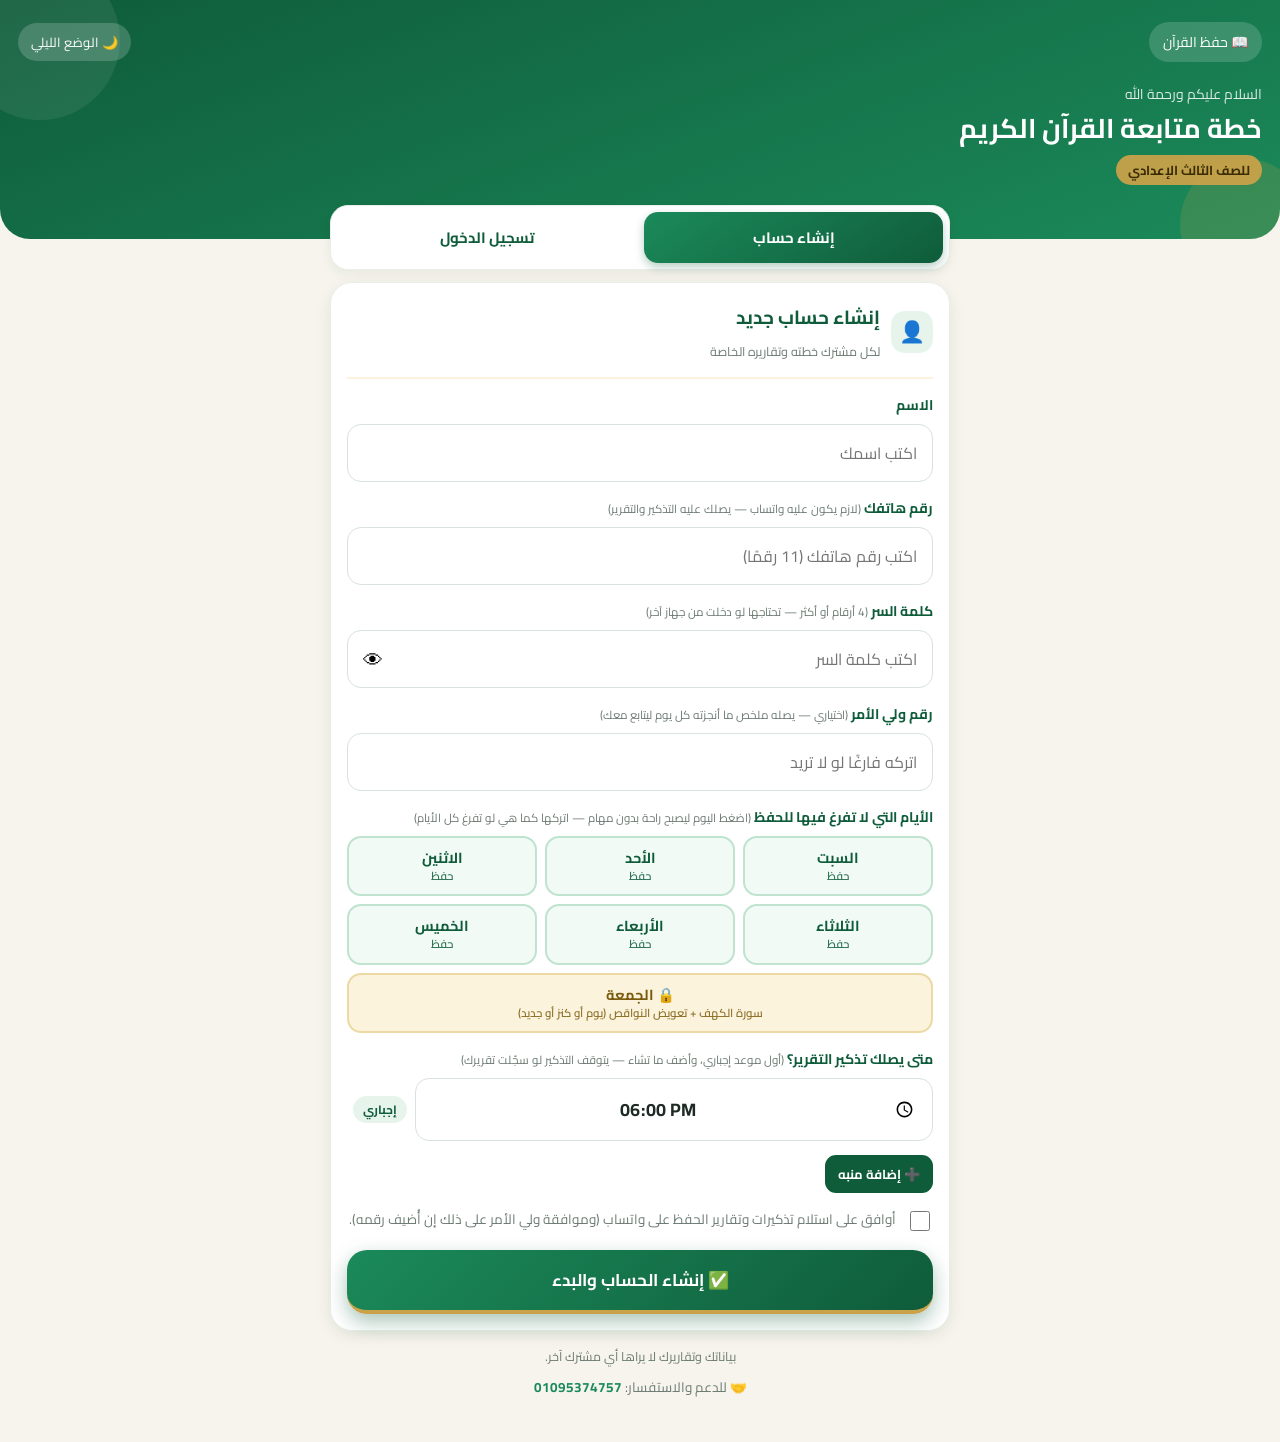
==== commit 47256505: "Add files via upload" ====
--- a/index.html
+++ b/index.html
@@ -5,20 +5,20 @@
     <meta name="viewport" content="width=device-width, initial-scale=1.0, viewport-fit=cover">
     <meta name="theme-color" content="#0f5c3a">
     <title>متابعة حفظ القرآن الكريم</title>
-    <link rel="stylesheet" href="https://fonts.googleapis.com/css2?family=Cairo:wght@400;600;700&display=swap">
+    <link rel="stylesheet" href="https://fonts.googleapis.com/css2?family=Cairo:wght@400;600;700&display=swap" media="print" onload="this.media='all'">
     <link rel="stylesheet" href="style.css">
 </head>
 <body>
 
     <header class="top">
         <div class="top-row">
-            <span class="back">📖 حفظ القرآن</span>
+            <a class="back" href="settings.html">⚙️ الإعدادات</a>
             <button id="themeButton" class="theme-button">🌙 الوضع الليلي</button>
         </div>
         <div class="hello">
-            <small>السلام عليكم ورحمة الله</small>
-            <h1>متابعة حفظ القرآن الكريم</h1>
-            <span class="gold">تابع حفظك اليومي وحافظ على الاستمرار 🌱</span>
+            <small id="greet">السلام عليكم ورحمة الله</small>
+            <h1>خطة متابعة القرآن الكريم</h1>
+            <span class="gold">للصف الثالث الإعدادي</span>
         </div>
     </header>
 
@@ -40,8 +40,8 @@
                 <p id="dayDescription"></p>
                 <div id="todayTasks" class="muted" style="white-space:pre-line;line-height:1.9"></div>
             </div>
-            <div class="day-progress">
-                <strong id="dayPercentage">0%</strong>
+            <div class="ringbox">
+                <div class="ring" id="ring"><div class="ring-in"><strong id="dayPercentage">0%</strong></div></div>
                 <span class="small-title">من الخطة</span>
             </div>
         </section>
@@ -67,6 +67,11 @@
             <p id="progressMessage">ابدأ بتسجيل أول إنجاز لك اليوم 💪</p>
         </section>
 
+        <section class="card">
+            <div class="section-title"><h2>🏅 أوسمتي</h2><span id="badgeCount" class="muted"></span></div>
+            <div class="badge-list" id="badgeList"></div>
+        </section>
+
         <section class="search-section">
             <h2>🔎 البحث عن سورة</h2>
             <input type="text" id="searchInput" placeholder="اكتب اسم السورة...">
@@ -82,6 +87,15 @@
             <p class="muted">يصلك تذكير على الواتساب الساعة 6 مساءً (برابط تقرير اليوم)، وإن لم تملأ التقرير يصلك تذكير آخر الساعة 10 مساءً.</p>
         </section>
 
+        <section class="card" id="accountBox">
+            <h2>👤 حسابي</h2>
+            <div class="who" id="whoBox"></div>
+            <div class="row">
+                <a class="btn small" href="settings.html">⚙️ الإعدادات</a>
+                <a class="btn small gold" href="onboarding.html">📖 التعليمات</a>
+            </div>
+        </section>
+
     </main>
 
     <footer>
--- a/style.css
+++ b/style.css
@@ -195,3 +195,52 @@
 .sheet-x { background: rgba(255,255,255,.2); color: #fff; width: 38px; height: 38px; border-radius: 50%; font-size: 18px; }
 .sheet .steps { margin-top: 0; }
 @media (min-width: 640px) { .sheet-in { max-width: 600px; margin: 0 auto; } }
+
+/* ---------- صفحة الحساب ---------- */
+.lbl { display: block; font-weight: 700; margin: 13px 0 6px; font-size: 14px; color: var(--g1); }
+.lbl small { color: var(--mut); font-weight: 400; }
+.consent { display: flex; gap: 10px; align-items: flex-start; margin: 14px 0 4px; font-size: 13.5px; line-height: 1.8; color: var(--mut); }
+.consent input { width: 20px; height: 20px; margin-top: 4px; flex-shrink: 0; accent-color: var(--g2); }
+.who { background: var(--g3); border-radius: 16px; padding: 12px 14px; margin-bottom: 10px; line-height: 1.9; }
+.who b { color: var(--g1); }
+body.dark .lbl, body.dark .who b { color: #bfe9cf; }
+
+/* ---------- حلقة التقدم / الأوسمة / أيام الراحة / الدعم / الحركة ---------- */
+.ringbox { text-align: center; min-width: 92px; }
+.ring { width: 86px; height: 86px; border-radius: 50%; background: #e6f4ec; display: flex; align-items: center; justify-content: center; margin: 0 auto 4px; }
+.ring-in { width: 66px; height: 66px; border-radius: 50%; background: var(--card); display: flex; align-items: center; justify-content: center; }
+.ring-in strong { color: var(--g1); font-size: 18px; }
+.badge-list { display: grid; grid-template-columns: repeat(3, 1fr); gap: 9px; margin-top: 10px; }
+.badge-item { text-align: center; padding: 10px 4px; border-radius: 16px; background: var(--soft); border: 1px dashed var(--line); filter: grayscale(1); opacity: .5; }
+.badge-item.got { filter: none; opacity: 1; background: linear-gradient(145deg, #fffbef, #f0faf4); border: 1px solid #ecd9a4; box-shadow: 0 3px 8px rgba(167,122,20,.15); }
+.badge-item span { display: block; font-size: 26px; }
+.badge-item b { display: block; font-size: 13px; color: var(--g1); margin-top: 2px; }
+.badge-item small { display: block; font-size: 11px; color: var(--mut); line-height: 1.5; }
+.daychips { display: grid; grid-template-columns: 1fr 1fr 1fr; gap: 8px; }
+.daychip { padding: 10px 4px; border-radius: 14px; text-align: center; font-size: 14.5px; font-weight: 700; background: #f1faf5; color: var(--g1); border: 2px solid #bfe3cf; line-height: 1.4; }
+.daychip small { display: block; font-size: 11.5px; font-weight: 600; opacity: .85; }
+.daychip.off { background: #fff6ec; color: #a8590b; border-color: #f3cfa6; }
+.daychip.fri { grid-column: 1 / -1; background: var(--gold2); color: #7a5a0b; border-color: #ecd9a4; cursor: not-allowed; }
+.daychip.fri:before { content: "🔒 "; }
+body.dark .daychip { background: #17291f; border-color: #2c5a41; color: #bfe9cf; }
+body.dark .daychip.off { background: #2c2015; border-color: #66431c; color: #f0c698; }
+body.dark .daychip.fri { background: #2e2915; border-color: #5d4e1c; color: #e8d9a6; }
+body.dark .badge-item.got { background: linear-gradient(145deg, #2a2512, #1c2b21); border-color: #5d4e1c; }
+body.dark .ring-in { background: #1c2420; }
+body.dark .ring-in strong, body.dark .badge-item b { color: #bfe9cf; }
+.support { text-align: center; color: var(--mut); font-size: 13.5px; padding: 6px 12px 22px; }
+.support a { color: var(--g2); }
+.wrap > * { animation: rise .35s ease both; }
+@keyframes rise { from { opacity: 0; transform: translateY(8px); } to { opacity: 1; transform: none; } }
+
+/* ---------- المنبهات / كلمة السر / الاسم المنسوخ ---------- */
+.remrow { display: flex; gap: 8px; align-items: center; margin-bottom: 8px; }
+.remrow .input { flex: 1; direction: ltr; text-align: center; font-size: 18px; font-weight: 700; }
+.pwwrap { position: relative; }
+.pwwrap .input { padding-left: 52px; }
+.pwwrap button { position: absolute; left: 8px; top: 50%; transform: translateY(-50%); background: transparent; font-size: 20px; padding: 6px 8px; }
+.namebox { display: flex; align-items: center; justify-content: space-between; gap: 10px; background: #f0faf4; border: 2px dashed var(--g2); border-radius: 16px; padding: 12px 14px; margin: 10px 0; }
+.namebox b { font-size: 18px; color: var(--g1); }
+body.dark .namebox { background: #17291f; } body.dark .namebox b { color: #bfe9cf; }
+.reset { background: var(--soft); border: 1px solid var(--line); border-radius: 16px; padding: 12px; margin-top: 12px; }
+.linkbtn { background: transparent; color: var(--g2); font-weight: 700; font-size: 14px; padding: 8px 0; text-decoration: underline; }
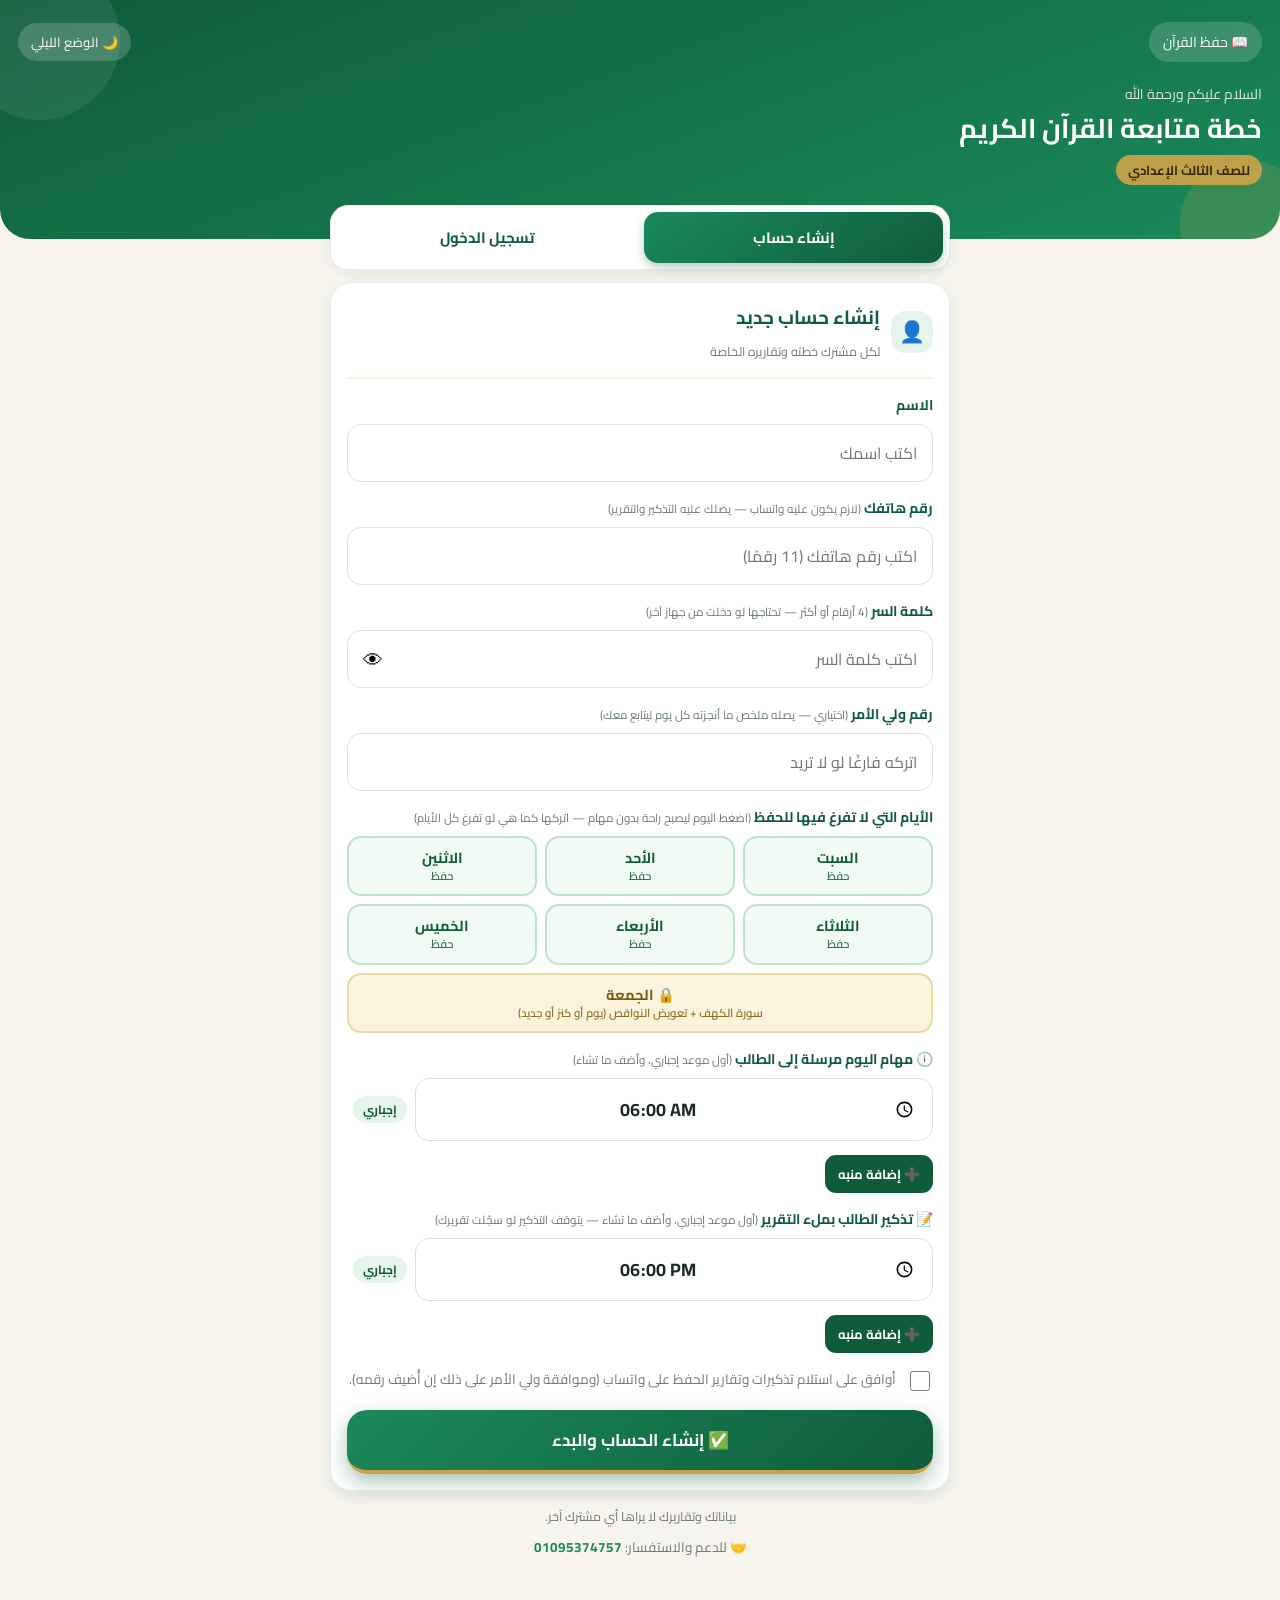
==== commit 393c23ef: "Add files via upload" ====
--- a/index.html
+++ b/index.html
@@ -1,109 +1,110 @@
-<!DOCTYPE html>
-<html lang="ar" dir="rtl">
-<head>
-    <meta charset="UTF-8">
-    <meta name="viewport" content="width=device-width, initial-scale=1.0, viewport-fit=cover">
-    <meta name="theme-color" content="#0f5c3a">
-    <title>متابعة حفظ القرآن الكريم</title>
-    <link rel="stylesheet" href="https://fonts.googleapis.com/css2?family=Cairo:wght@400;600;700&display=swap" media="print" onload="this.media='all'">
-    <link rel="stylesheet" href="style.css">
-</head>
-<body>
-
-    <header class="top">
-        <div class="top-row">
-            <a class="back" href="settings.html">⚙️ الإعدادات</a>
-            <button id="themeButton" class="theme-button">🌙 الوضع الليلي</button>
-        </div>
-        <div class="hello">
-            <small id="greet">السلام عليكم ورحمة الله</small>
-            <h1>خطة متابعة القرآن الكريم</h1>
-            <span class="gold">للصف الثالث الإعدادي</span>
-        </div>
-    </header>
-
-    <main class="wrap">
-
-        <section id="startBox" class="card" style="display:none">
-            <h2>📅 متى تبدأ الخطة؟</h2>
-            <p class="muted">اختر تاريخ أول يوم حفظ. (الأحد والأربعاء راحة بلا مهام، والجمعة للكهف والتعويض؛ فلو اخترت يوم راحة تبدأ الخطة من أقرب يوم حفظ).</p>
-            <div class="row">
-                <input type="date" id="startInput" class="input" style="max-width:220px">
-                <button id="startSave" class="btn">💾 حفظ وبدء الخطة</button>
-            </div>
-        </section>
-
-        <section class="day-section">
-            <div>
-                <div class="small-title">اليوم</div>
-                <h2 id="currentDay">جاري التحميل...</h2>
-                <p id="dayDescription"></p>
-                <div id="todayTasks" class="muted" style="white-space:pre-line;line-height:1.9"></div>
-            </div>
-            <div class="ringbox">
-                <div class="ring" id="ring"><div class="ring-in"><strong id="dayPercentage">0%</strong></div></div>
-                <span class="small-title">من الخطة</span>
-            </div>
-        </section>
-
-        <section class="navigation-section">
-            <a class="nav-btn" href="plan.html">📋<br>خطة الحفظ</a>
-            <a class="nav-btn blue" id="reportLink" href="report.html">📝<br>تقرير اليوم</a>
-            <a class="nav-btn gray" href="success.html">📊<br>التقدم والتشجيع</a>
-        </section>
-
-        <section class="stats">
-            <div class="stat-card"><span>📊</span><h3>نسبة الإنجاز</h3><strong id="progressText">0%</strong></div>
-            <div class="stat-card"><span>🔥</span><h3>أيام متتالية</h3><strong id="streakText">0</strong></div>
-            <div class="stat-card"><span>📖</span><h3>السور المكتملة</h3><strong id="completedText">0</strong></div>
-        </section>
-
-        <section class="progress-section">
-            <div class="section-title">
-                <h2>تقدمك في الحفظ</h2>
-                <span id="progressLabel" class="muted"></span>
-            </div>
-            <div class="progress-bar"><div id="progressBar"></div></div>
-            <p id="progressMessage">ابدأ بتسجيل أول إنجاز لك اليوم 💪</p>
-        </section>
-
-        <section class="card">
-            <div class="section-title"><h2>🏅 أوسمتي</h2><span id="badgeCount" class="muted"></span></div>
-            <div class="badge-list" id="badgeList"></div>
-        </section>
-
-        <section class="search-section">
-            <h2>🔎 البحث عن سورة</h2>
-            <input type="text" id="searchInput" placeholder="اكتب اسم السورة...">
-        </section>
-
-        <section class="surahs-section">
-            <h2>📚 سور القرآن الكريم</h2>
-            <div id="surahList" class="surah-list"></div>
-        </section>
-
-        <section class="reminder-section">
-            <h2>⏰ التذكير اليومي</h2>
-            <p class="muted">يصلك تذكير على الواتساب الساعة 6 مساءً (برابط تقرير اليوم)، وإن لم تملأ التقرير يصلك تذكير آخر الساعة 10 مساءً.</p>
-        </section>
-
-        <section class="card" id="accountBox">
-            <h2>👤 حسابي</h2>
-            <div class="who" id="whoBox"></div>
-            <div class="row">
-                <a class="btn small" href="settings.html">⚙️ الإعدادات</a>
-                <a class="btn small gold" href="onboarding.html">📖 التعليمات</a>
-            </div>
-        </section>
-
-    </main>
-
-    <footer>
-        <p>📖 متابعة حفظ القرآن الكريم</p>
-        <p id="syncState">بياناتك محفوظة على هذا الجهاز</p>
-    </footer>
-
-    <script src="engine.js"></script>
-    <script src="script.js"></script>
-</body>
-</html>
+<!DOCTYPE html>
+<html lang="ar" dir="rtl">
+<head>
+    <meta charset="UTF-8">
+    <meta name="viewport" content="width=device-width, initial-scale=1.0, viewport-fit=cover">
+    <meta name="theme-color" content="#0f5c3a">
+    <title>متابعة حفظ القرآن الكريم</title>
+    <link rel="stylesheet" href="https://fonts.googleapis.com/css2?family=Cairo:wght@400;600;700&display=swap" media="print" onload="this.media='all'">
+    <link rel="stylesheet" href="style.css">
+</head>
+<body>
+
+    <header class="top">
+        <div class="top-row">
+            <a class="back" href="settings.html">⚙️ الإعدادات</a>
+            <button id="themeButton" class="theme-button">🌙 الوضع الليلي</button>
+        </div>
+        <div class="hello">
+            <small id="greet">السلام عليكم ورحمة الله</small>
+            <h1>خطة متابعة القرآن الكريم</h1>
+            <span class="gold">للصف الثالث الإعدادي</span>
+        </div>
+    </header>
+
+    <main class="wrap">
+
+        <section id="startBox" class="card" style="display:none">
+            <h2>📅 متى تبدأ الخطة؟</h2>
+            <p class="muted">اختر تاريخ أول يوم حفظ. (الأحد والأربعاء راحة بلا مهام، والجمعة للكهف والتعويض؛ فلو اخترت يوم راحة تبدأ الخطة من أقرب يوم حفظ).</p>
+            <div class="row">
+                <input type="date" id="startInput" class="input" style="max-width:220px">
+                <button id="startSave" class="btn">💾 حفظ وبدء الخطة</button>
+            </div>
+        </section>
+
+        <section class="day-section">
+            <div>
+                <div class="small-title">اليوم</div>
+                <h2 id="currentDay">جاري التحميل...</h2>
+                <p id="dayDescription"></p>
+                <div id="todayTasks" class="muted" style="white-space:pre-line;line-height:1.9"></div>
+            </div>
+            <div class="ringbox">
+                <div class="ring" id="ring"><div class="ring-in"><strong id="dayPercentage">0%</strong></div></div>
+                <span class="small-title">من الخطة</span>
+            </div>
+        </section>
+
+        <section class="navigation-section">
+            <a class="nav-btn blue" id="tasksLink" href="today.html">📌<br>مهام اليوم</a>
+            <a class="nav-btn" href="plan.html">📋<br>خطة الحفظ</a>
+            <a class="nav-btn blue" id="reportLink" href="report.html">📝<br>تقرير اليوم</a>
+            <a class="nav-btn gray" href="success.html">📊<br>التقدم والتشجيع</a>
+        </section>
+
+        <section class="stats">
+            <div class="stat-card"><span>📊</span><h3>نسبة الإنجاز</h3><strong id="progressText">0%</strong></div>
+            <div class="stat-card"><span>🔥</span><h3>أيام متتالية</h3><strong id="streakText">0</strong></div>
+            <div class="stat-card"><span>📖</span><h3>السور المكتملة</h3><strong id="completedText">0</strong></div>
+        </section>
+
+        <section class="progress-section">
+            <div class="section-title">
+                <h2>تقدمك في الحفظ</h2>
+                <span id="progressLabel" class="muted"></span>
+            </div>
+            <div class="progress-bar"><div id="progressBar"></div></div>
+            <p id="progressMessage">ابدأ بتسجيل أول إنجاز لك اليوم 💪</p>
+        </section>
+
+        <section class="card">
+            <div class="section-title"><h2>🏅 أوسمتي</h2><span id="badgeCount" class="muted"></span></div>
+            <div class="badge-list" id="badgeList"></div>
+        </section>
+
+        <section class="search-section">
+            <h2>🔎 البحث عن سورة</h2>
+            <input type="text" id="searchInput" placeholder="اكتب اسم السورة...">
+        </section>
+
+        <section class="surahs-section">
+            <h2>📚 سور القرآن الكريم</h2>
+            <div id="surahList" class="surah-list"></div>
+        </section>
+
+        <section class="reminder-section">
+            <h2>⏰ التذكير اليومي</h2>
+            <p class="muted">يصلك تذكير على الواتساب الساعة 6 مساءً (برابط تقرير اليوم)، وإن لم تملأ التقرير يصلك تذكير آخر الساعة 10 مساءً.</p>
+        </section>
+
+        <section class="card" id="accountBox">
+            <h2>👤 حسابي</h2>
+            <div class="who" id="whoBox"></div>
+            <div class="row">
+                <a class="btn small" href="settings.html">⚙️ الإعدادات</a>
+                <a class="btn small gold" href="onboarding.html">📖 التعليمات</a>
+            </div>
+        </section>
+
+    </main>
+
+    <footer>
+        <p>📖 متابعة حفظ القرآن الكريم</p>
+        <p id="syncState">بياناتك محفوظة على هذا الجهاز</p>
+    </footer>
+
+    <script src="engine.js"></script>
+    <script src="script.js"></script>
+</body>
+</html>
--- a/style.css
+++ b/style.css
@@ -1,246 +1,265 @@
-/* =====================================================================
-   style.css — التصميم المشترك لكل الصفحات (أخضر قرآني + ذهبي هادئ)
-   ===================================================================== */
-:root { --g1:#0f5c3a; --g2:#1b8a5a; --g3:#e6f4ec; --gold:#c9a24a; --gold2:#fbf3dc; --ink:#1d2b24; --mut:#6b7a72; --line:#e8eee9; --card:#ffffff; --bg:#f6f4ec; --soft:#fafbf9;
-        --c-full:#1b8a5a; --c-extra:#b7861f; --c-partial:#d9822b; --c-none:#c0453a; }
-* { box-sizing: border-box; }
-body { margin: 0; font-family: "Cairo", Tahoma, Arial, sans-serif; background: var(--bg); color: var(--ink); direction: rtl; padding-bottom: 20px; transition: background .3s, color .3s; }
-button { font-family: inherit; cursor: pointer; border: none; }
-a { color: inherit; text-decoration: none; }
-input { font-family: inherit; }
-
-/* ---------- الهيدر ---------- */
-.top { background: linear-gradient(160deg, var(--g1), var(--g2)); color: #fff; padding: 22px 18px 54px; border-radius: 0 0 30px 30px; position: relative; overflow: hidden; }
-.top:before { content: ""; position: absolute; left: -40px; top: -40px; width: 160px; height: 160px; border-radius: 50%; background: rgba(255,255,255,.07); }
-.top:after { content: ""; position: absolute; right: -30px; bottom: -50px; width: 130px; height: 130px; border-radius: 50%; background: rgba(201,162,74,.18); }
-.top-row { display: flex; justify-content: space-between; align-items: center; position: relative; z-index: 1; gap: 10px; }
-.back { color: #fff; background: rgba(255,255,255,.16); padding: 7px 14px; border-radius: 20px; font-size: 14px; }
-.theme-button { background: rgba(255,255,255,.18); color: #fff; padding: 7px 13px; font-size: 13px; border-radius: 20px; }
-.hello { position: relative; z-index: 1; margin-top: 16px; }
-.hello small { opacity: .85; font-size: 14px; }
-.hello h1 { margin: 2px 0 6px; font-size: 27px; line-height: 1.4; }
-.hello .gold { display: inline-block; background: rgba(201,162,74,.95); color: #3b2c05; padding: 3px 12px; border-radius: 20px; font-size: 13px; font-weight: 700; }
-.wrap { width: 92%; max-width: 620px; margin: -34px auto 0; position: relative; z-index: 2; }
-
-/* ---------- البطاقات ---------- */
-.box, .card { background: var(--card); border-radius: 22px; padding: 16px; margin-bottom: 14px; box-shadow: 0 5px 16px rgba(30,60,45,.08); border: 1px solid var(--line); }
-.card h2 { margin: 0 0 10px; font-size: 19px; color: var(--g1); }
-.card h3 { color: var(--g1); }
-.box-h { display: flex; align-items: center; gap: 11px; margin-bottom: 12px; padding-bottom: 12px; border-bottom: 2px solid var(--gold2); }
-.ico { width: 42px; height: 42px; border-radius: 14px; display: flex; align-items: center; justify-content: center; font-size: 21px; background: var(--g3); flex-shrink: 0; }
-.box.t .ico { background: #fbf3dc; } .box.f .ico { background: #eaf0fb; }
-.box-h h3 { margin: 0; font-size: 19px; color: var(--g1); }
-.box-h small { color: var(--mut); font-size: 12.5px; }
-.muted, .mu { color: var(--mut); font-size: 13px; }
-.hint { font-size: 12.5px; color: var(--mut); margin: 8px 2px 0; }
-.loading { text-align: center; padding: 30px 10px; color: var(--mut); }
-.row { display: flex; gap: 10px; flex-wrap: wrap; align-items: center; }
-.grid2 { display: grid; grid-template-columns: 1fr 1fr; gap: 12px; }
-.input { width: 100%; padding: 13px 15px; border: 1px solid #d9e2dc; border-radius: 14px; font-size: 16px; outline: none; background: #fff; color: var(--ink); }
-.input:focus { border-color: var(--g2); box-shadow: 0 0 0 3px rgba(27,138,90,.15); }
-
-/* ---------- أزرار عامة ---------- */
-.btn { display: inline-block; padding: 11px 18px; border-radius: 14px; background: var(--g1); color: #fff; font-size: 15px; font-weight: 700; }
-.btn.blue { background: #2f6fa8; } .btn.gray { background: #7b8a82; } .btn.red { background: var(--c-none); }
-.btn.small { padding: 7px 13px; font-size: 13px; border-radius: 11px; }
-.btn.gold { background: linear-gradient(135deg, #d1a02f, #a77a14); }
-
-/* ---------- الرئيسية ---------- */
-.day-section { display: flex; justify-content: space-between; align-items: center; gap: 14px; background: var(--card); border-radius: 22px; padding: 18px; margin-bottom: 14px; box-shadow: 0 5px 16px rgba(30,60,45,.08); border: 1px solid var(--line); border-right: 6px solid var(--gold); }
-.day-section h2 { margin: 4px 0; color: var(--g1); font-size: 23px; }
-.day-section p { margin: 4px 0; color: var(--mut); font-size: 14px; }
-.small-title { color: var(--mut); font-size: 12.5px; }
-.day-progress { min-width: 86px; text-align: center; background: var(--g3); padding: 12px 8px; border-radius: 16px; }
-.day-progress strong { display: block; color: var(--g1); font-size: 23px; }
-.navigation-section { display: grid; grid-template-columns: repeat(3, 1fr); gap: 10px; margin-bottom: 14px; }
-.nav-btn { display: block; text-align: center; padding: 14px 4px; border-radius: 18px; color: #fff; font-size: 14px; font-weight: 700; background: linear-gradient(145deg, var(--g2), var(--g1)); box-shadow: 0 5px 12px rgba(15,92,58,.25); }
-.nav-btn.blue { background: linear-gradient(145deg, #d1a02f, #a77a14); box-shadow: 0 5px 12px rgba(167,122,20,.28); }
-.nav-btn.gray { background: linear-gradient(145deg, #4b6358, #33463d); box-shadow: 0 5px 12px rgba(51,70,61,.25); }
-.stats { display: grid; grid-template-columns: repeat(3, 1fr); gap: 10px; margin-bottom: 14px; }
-.stat-card { background: var(--card); border-radius: 18px; padding: 12px 6px; text-align: center; border: 1px solid var(--line); box-shadow: 0 4px 12px rgba(30,60,45,.07); }
-.stat-card span { font-size: 21px; } .stat-card h3 { margin: 4px 0; font-size: 12.5px; color: var(--mut); font-weight: 600; } .stat-card strong { font-size: 22px; color: var(--g1); }
-.progress-section, .search-section, .surahs-section, .reminder-section { background: var(--card); border-radius: 22px; padding: 16px; margin-bottom: 14px; box-shadow: 0 5px 16px rgba(30,60,45,.08); border: 1px solid var(--line); }
-.progress-section h2, .search-section h2, .surahs-section h2, .reminder-section h2 { margin: 0 0 8px; font-size: 18px; color: var(--g1); }
-.section-title { display: flex; justify-content: space-between; align-items: center; gap: 10px; }
-.progress-bar { width: 100%; height: 12px; background: var(--g3); border-radius: 20px; overflow: hidden; margin: 12px 0 10px; }
-#progressBar, .bar-fill { height: 100%; width: 0%; background: linear-gradient(90deg, var(--g2), var(--gold)); border-radius: 20px; transition: width .4s; }
-#progressMessage { text-align: center; color: var(--mut); margin: 0; font-size: 14px; }
-#searchInput { width: 100%; padding: 13px 15px; border: 1px solid #d9e2dc; border-radius: 14px; font-size: 16px; outline: none; background: #fff; color: var(--ink); }
-#searchInput:focus { border-color: var(--g2); box-shadow: 0 0 0 3px rgba(27,138,90,.15); }
-.surah-list { display: grid; grid-template-columns: 1fr; gap: 10px; }
-.surah-card { background: var(--soft); border: 1px solid var(--line); border-right: 5px solid #c4cbc7; border-radius: 16px; padding: 13px 14px; }
-.surah-number { color: var(--mut); font-size: 12px; margin-bottom: 2px; }
-.surah-name { font-size: 19px; font-weight: 700; margin-bottom: 6px; }
-.surah-status { font-size: 14px; line-height: 1.7; }
-.surah-days { margin-top: 8px; padding-top: 8px; border-top: 1px dashed #dfe6e1; color: var(--mut); font-size: 13px; line-height: 1.8; }
-.status-planned { border-right-color: var(--gold); background: #fffbef; }
-.status-completed { border-right-color: var(--g2); background: #f0faf4; }
-footer { text-align: center; color: var(--mut); padding: 16px; font-size: 13px; }
-footer p { margin: 2px 0; }
-
-/* ---------- الخطة والتقدم ---------- */
-.badge { display: inline-block; padding: 2px 10px; border-radius: 20px; font-size: 12px; font-weight: 700; background: var(--g3); color: var(--g1); margin-left: 6px; }
-.badge.warn { background: var(--gold2); color: #7a5a0b; } .badge.bad { background: #fde3e0; color: #a93228; } .badge.ok { background: #dff5e6; color: #14753f; } .badge.blue { background: #e1eefb; color: #1f5fa3; }
-.sec { border: 1px solid var(--line); border-right: 5px solid var(--g2); border-radius: 16px; padding: 13px; margin-bottom: 11px; background: var(--soft); }
-.sec.t { border-right-color: var(--gold); } .sec.f { border-right-color: #5b86c4; }
-.sec h3 { margin: 0 0 8px; font-size: 17px; color: var(--g1); }
-.sec .line { margin: 5px 0; line-height: 1.8; font-size: 15px; }
-.sec .num { display: inline-block; min-width: 54px; text-align: center; padding: 1px 10px; border-radius: 14px; background: var(--gold); color: #fff; font-weight: 700; margin-left: 6px; font-size: 12.5px; }
-.sec .ph { color: var(--g2); font-weight: 700; }
-.err { color: #a93228; background: #fff3f2; border: 1px solid #efc0bb; border-radius: 16px; padding: 11px 14px; margin: 10px 0; font-size: 14px; line-height: 1.9; }
-.ok-msg { color: #14753f; background: #e8f7ee; border: 1px solid #bfe3cf; border-radius: 16px; padding: 11px 14px; margin: 10px 0; }
-.dayline { display: flex; justify-content: space-between; align-items: center; gap: 10px; padding: 12px 13px; border: 1px solid var(--line); border-radius: 16px; margin-bottom: 9px; background: var(--soft); }
-.dayline .meta { flex: 1; min-width: 0; }
-.dayline .title { font-weight: 700; font-size: 15px; }
-.dayline .sub { color: var(--mut); font-size: 13px; line-height: 1.8; }
-.dayline.today { border-color: var(--g2); background: #f0faf4; box-shadow: 0 0 0 2px rgba(27,138,90,.12); }
-.dayline.missed { border-color: #efc0bb; background: #fff6f5; }
-details.acc { background: var(--card); border-radius: 20px; padding: 2px 16px; margin-bottom: 12px; box-shadow: 0 5px 16px rgba(30,60,45,.08); border: 1px solid var(--line); }
-details.acc > summary { cursor: pointer; padding: 15px 0; font-size: 17px; font-weight: 700; color: var(--g1); list-style: none; }
-details.acc > summary::-webkit-details-marker { display: none; }
-details.acc > summary:after { content: "▾"; float: left; color: var(--gold); }
-details.acc[open] > summary:after { content: "▴"; }
-details.acc .body { padding-bottom: 14px; }
-details.acc h3 { color: var(--g1); font-size: 16px; }
-.tabs { display: flex; gap: 8px; margin-bottom: 12px; background: var(--card); padding: 6px; border-radius: 18px; border: 1px solid var(--line); box-shadow: 0 4px 12px rgba(30,60,45,.06); }
-.tab { flex: 1; padding: 11px 6px; border-radius: 14px; background: transparent; color: var(--g1); font-size: 15px; font-weight: 700; }
-.tab.on { background: linear-gradient(145deg, var(--g2), var(--g1)); color: #fff; box-shadow: 0 4px 10px rgba(15,92,58,.3); }
-.bigmsg { text-align: center; font-size: 19px; line-height: 2; padding: 22px 16px; background: linear-gradient(145deg, #f0faf4, var(--gold2)); border-radius: 22px; color: var(--g1); margin-bottom: 14px; border: 1px solid #dcebd8; font-weight: 600; }
-.kv { display: flex; justify-content: space-between; gap: 8px; padding: 10px 0; border-bottom: 1px dashed var(--line); font-size: 15px; }
-.kv:last-child { border-bottom: none; }
-.kv strong { color: var(--g1); }
-.note-comp { color: #14753f; font-size: 13px; margin-top: 4px; }
-.chips { display: flex; flex-wrap: wrap; gap: 8px; margin-top: 8px; }
-.chip { direction: ltr; padding: 9px 14px; border-radius: 14px; background: #fff; color: #6b520f; border: 2px solid #e6dcb8; font-size: 16px; font-weight: 700; }
-.chip:active { background: var(--gold); color: #fff; }
-.toast { position: fixed; bottom: 22px; left: 50%; transform: translateX(-50%); background: #2c3a33; color: #fff; padding: 12px 20px; border-radius: 16px; opacity: 0; pointer-events: none; transition: opacity .3s; z-index: 60; max-width: 90%; text-align: center; font-size: 14px; }
-.toast.show { opacity: 1; } .toast.err2 { background: #a93228; } .toast.ok2 { background: #14753f; }
-
-/* ---------- نموذج التقرير (مشترك بين التقرير والخطة) ---------- */
-.steps { background: var(--card); border-radius: 18px; padding: 12px 16px; box-shadow: 0 6px 18px rgba(15,92,58,.12); display: flex; align-items: center; gap: 12px; margin-bottom: 14px; border: 1px solid var(--line); }
-.steps .bar { flex: 1; height: 9px; background: var(--g3); border-radius: 10px; overflow: hidden; }
-.steps .bar i { display: block; height: 100%; width: 0; background: linear-gradient(90deg, var(--g2), var(--gold)); border-radius: 10px; transition: width .3s; }
-.steps b { font-size: 13px; color: var(--g1); white-space: nowrap; }
-.item { background: var(--soft); border: 1px solid var(--line); border-radius: 15px; padding: 11px 13px; margin-bottom: 9px; line-height: 1.8; font-size: 15px; }
-.pill { display: inline-block; background: var(--gold); color: #fff; padding: 1px 11px; border-radius: 14px; font-size: 12.5px; font-weight: 700; margin-left: 6px; }
-.pill.g { background: var(--g2); }
-.name { font-weight: 700; font-size: 16.5px; }
-.ph { color: var(--g2); font-weight: 700; }
-.tag { display: inline-block; background: var(--gold2); color: #7a5a0b; padding: 1px 10px; border-radius: 12px; font-size: 12px; margin-right: 4px; }
-.opts { display: grid; grid-template-columns: 1fr 1fr; gap: 10px; margin-top: 12px; }
-.opt { position: relative; padding: 14px 8px; border-radius: 16px; font-size: 15.5px; font-weight: 700; background: #fff; border: 2px solid; display: flex; flex-direction: column; align-items: center; gap: 3px; line-height: 1.3; transition: transform .12s, box-shadow .12s; }
-.opt span { font-size: 22px; }
-.opt.full, .opt.done { color: var(--c-full); border-color: #bfe3cf; background: #f1faf5; }
-.opt.extra { color: var(--c-extra); border-color: #ecd9a4; background: #fdf8e8; }
-.opt.partial { color: var(--c-partial); border-color: #f3cfa6; background: #fff6ec; }
-.opt.none { color: var(--c-none); border-color: #efc0bb; background: #fff3f2; }
-.opt.sel { color: #fff; transform: scale(1.02); box-shadow: 0 6px 14px rgba(0,0,0,.18); }
-.opt.sel.full, .opt.sel.done { background: linear-gradient(145deg, #1b8a5a, #0f5c3a); border-color: #0f5c3a; }
-.opt.sel.extra { background: linear-gradient(145deg, #d1a02f, #a77a14); border-color: #a77a14; }
-.opt.sel.partial { background: linear-gradient(145deg, #e8903a, #c26d17); border-color: #c26d17; }
-.opt.sel.none { background: linear-gradient(145deg, #d35a4f, #a93228); border-color: #a93228; }
-.opt.sel:after { content: "✓"; position: absolute; top: 6px; left: 9px; font-size: 14px; background: rgba(255,255,255,.28); width: 22px; height: 22px; line-height: 22px; border-radius: 50%; }
-.opts.two .opt { flex-direction: row; justify-content: center; gap: 8px; }
-.opts.two .opt span { font-size: 20px; }
-.pick { margin-top: 12px; background: #fcfaf2; border: 1px dashed #e2cf94; border-radius: 16px; padding: 12px; }
-.pick h4 { margin: 0 0 9px; font-size: 14.5px; color: #7a5a0b; }
-.grid { display: flex; flex-wrap: wrap; gap: 8px; }
-.ch { direction: ltr; min-width: 56px; padding: 10px 14px; border-radius: 14px; border: 2px solid #e6dcb8; background: #fff; font-size: 17px; font-weight: 700; color: #6b520f; }
-.ch.sel { background: var(--gold); border-color: #a77a14; color: #fff; box-shadow: 0 4px 10px rgba(167,122,20,.35); }
-.pick.p { background: #fff8f0; border-color: #f0cba0; } .pick.p h4 { color: #a8590b; }
-.pick.p .ch { border-color: #f0d6b8; color: #a8590b; } .pick.p .ch.sel { background: var(--c-partial); border-color: #c26d17; color: #fff; }
-.dock { position: sticky; bottom: 0; padding: 10px 0 8px; background: linear-gradient(0deg, var(--bg) 70%, rgba(246,244,236,0)); z-index: 5; }
-.send { width: 100%; border: none; padding: 17px; border-radius: 20px; font-size: 19px; font-weight: 700; color: #fff; background: linear-gradient(135deg, var(--g2), var(--g1)); box-shadow: 0 8px 20px rgba(15,92,58,.35); border-bottom: 4px solid var(--gold); }
-.send.off { background: #aeb9b3; box-shadow: none; border-bottom-color: #cfd6d2; }
-.navbar { display: grid; grid-template-columns: repeat(3, 1fr); gap: 10px; margin: 6px 0 24px; }
-.navbar a { text-align: center; padding: 13px 4px; border-radius: 16px; background: #fff; border: 1px solid var(--line); color: var(--g1); font-weight: 700; font-size: 14px; box-shadow: 0 3px 8px rgba(30,60,45,.06); }
-.navbar a span { display: block; font-size: 20px; margin-bottom: 2px; }
-.msg { text-align: center; padding: 26px 16px; } .msg h2 { color: var(--g1); margin: 0 0 8px; }
-.formhost { margin-bottom: 14px; }
-.formhost .formbar { display: flex; justify-content: space-between; align-items: center; background: var(--gold2); border: 1px solid #ecd9a4; border-radius: 16px; padding: 10px 14px; margin-bottom: 12px; font-weight: 700; color: #7a5a0b; }
-
-/* ---------- الوضع الليلي ---------- */
-body.dark { --card: #1c2420; --line: #2c3833; --g3: #1d3328; --gold2: #2e2915; --ink: #e9efec; --mut: #9fb0a7; --bg: #121715; --soft: #222c27; background: #121715; color: #e9efec; }
-body.dark .input, body.dark #searchInput { background: #1b1e1d; color: #fff; border-color: #3a4540; }
-body.dark .box-h h3, body.dark .card h2, body.dark .card h3, body.dark .sec h3, body.dark details.acc > summary, body.dark .progress-section h2, body.dark .search-section h2, body.dark .surahs-section h2, body.dark .reminder-section h2, body.dark .day-section h2 { color: #bfe9cf; }
-body.dark .opt { background: #1c2420; }
-body.dark .opt.full, body.dark .opt.done { background: #17291f; border-color: #2c5a41; } body.dark .opt.extra { background: #2a2512; border-color: #5d4e1c; }
-body.dark .opt.partial { background: #2c2015; border-color: #66431c; } body.dark .opt.none { background: #2d1a18; border-color: #66312c; }
-body.dark .opt.sel { color: #fff; }
-body.dark .opt.sel.full, body.dark .opt.sel.done { background: linear-gradient(145deg, #1b8a5a, #0f5c3a); border-color: #3fbf86; }
-body.dark .opt.sel.extra { background: linear-gradient(145deg, #d1a02f, #a77a14); border-color: #f0cf73; }
-body.dark .opt.sel.partial { background: linear-gradient(145deg, #e8903a, #c26d17); border-color: #f5b574; }
-body.dark .opt.sel.none { background: linear-gradient(145deg, #d35a4f, #a93228); border-color: #f09a92; }
-body.dark .pick { background: #25230f; border-color: #5d4e1c; } body.dark .pick.p { background: #2a1e12; border-color: #66431c; }
-body.dark .ch, body.dark .chip { background: #1c2420; border-color: #4b4220; color: #e8d9a6; } body.dark .pick.p .ch { border-color: #66431c; color: #f0c698; }
-body.dark .ch.sel { background: var(--gold); border-color: #f0cf73; color: #fff; } body.dark .pick.p .ch.sel { background: var(--c-partial); border-color: #f5b574; color: #fff; }
-body.dark .navbar a { background: #1c2420; color: #bfe9cf; }
-body.dark .dock { background: linear-gradient(0deg, #121715 70%, rgba(18,23,21,0)); }
-body.dark .day-progress, body.dark .bigmsg { background: #1c2b21; color: #bfe9cf; border-color: #2c3833; }
-body.dark .dayline.today { background: #1c2b21; } body.dark .dayline.missed { background: #2e1f1d; border-color: #66312c; }
-body.dark .status-planned { background: #2b2918; } body.dark .status-completed { background: #1c2b21; }
-body.dark .tag, body.dark .badge.warn { color: #e8d9a6; } body.dark .badge { color: #bfe9cf; }
-body.dark .err { background: #2d1a18; color: #f1a79f; border-color: #66312c; } body.dark .ok-msg { background: #1c2b21; color: #bfe9cf; border-color: #2c5a41; }
-body.dark .formbar { color: #e8d9a6; border-color: #5d4e1c; }
-
-@media (min-width: 640px) { .surah-list { grid-template-columns: 1fr 1fr; } }
-
-/* ---------- نافذة التقرير المنزلقة داخل صفحة الخطة ---------- */
-.sheet { position: fixed; top: 0; left: 0; right: 0; bottom: 0; background: rgba(15,30,22,.55); z-index: 60; display: none; }
-.sheet.open { display: block; }
-.sheet-in { position: absolute; left: 0; right: 0; bottom: 0; top: 28px; background: var(--bg); border-radius: 26px 26px 0 0; overflow-y: auto; padding: 0 14px 14px; -webkit-overflow-scrolling: touch; }
-.sheet-top { position: sticky; top: 0; z-index: 6; background: linear-gradient(160deg, var(--g1), var(--g2)); color: #fff; margin: 0 -14px 14px; padding: 14px 18px; display: flex; justify-content: space-between; align-items: center; border-radius: 26px 26px 0 0; }
-.sheet-top b { font-size: 17px; }
-.sheet-top small { display: block; opacity: .85; font-size: 12.5px; }
-.sheet-x { background: rgba(255,255,255,.2); color: #fff; width: 38px; height: 38px; border-radius: 50%; font-size: 18px; }
-.sheet .steps { margin-top: 0; }
-@media (min-width: 640px) { .sheet-in { max-width: 600px; margin: 0 auto; } }
-
-/* ---------- صفحة الحساب ---------- */
-.lbl { display: block; font-weight: 700; margin: 13px 0 6px; font-size: 14px; color: var(--g1); }
-.lbl small { color: var(--mut); font-weight: 400; }
-.consent { display: flex; gap: 10px; align-items: flex-start; margin: 14px 0 4px; font-size: 13.5px; line-height: 1.8; color: var(--mut); }
-.consent input { width: 20px; height: 20px; margin-top: 4px; flex-shrink: 0; accent-color: var(--g2); }
-.who { background: var(--g3); border-radius: 16px; padding: 12px 14px; margin-bottom: 10px; line-height: 1.9; }
-.who b { color: var(--g1); }
-body.dark .lbl, body.dark .who b { color: #bfe9cf; }
-
-/* ---------- حلقة التقدم / الأوسمة / أيام الراحة / الدعم / الحركة ---------- */
-.ringbox { text-align: center; min-width: 92px; }
-.ring { width: 86px; height: 86px; border-radius: 50%; background: #e6f4ec; display: flex; align-items: center; justify-content: center; margin: 0 auto 4px; }
-.ring-in { width: 66px; height: 66px; border-radius: 50%; background: var(--card); display: flex; align-items: center; justify-content: center; }
-.ring-in strong { color: var(--g1); font-size: 18px; }
-.badge-list { display: grid; grid-template-columns: repeat(3, 1fr); gap: 9px; margin-top: 10px; }
-.badge-item { text-align: center; padding: 10px 4px; border-radius: 16px; background: var(--soft); border: 1px dashed var(--line); filter: grayscale(1); opacity: .5; }
-.badge-item.got { filter: none; opacity: 1; background: linear-gradient(145deg, #fffbef, #f0faf4); border: 1px solid #ecd9a4; box-shadow: 0 3px 8px rgba(167,122,20,.15); }
-.badge-item span { display: block; font-size: 26px; }
-.badge-item b { display: block; font-size: 13px; color: var(--g1); margin-top: 2px; }
-.badge-item small { display: block; font-size: 11px; color: var(--mut); line-height: 1.5; }
-.daychips { display: grid; grid-template-columns: 1fr 1fr 1fr; gap: 8px; }
-.daychip { padding: 10px 4px; border-radius: 14px; text-align: center; font-size: 14.5px; font-weight: 700; background: #f1faf5; color: var(--g1); border: 2px solid #bfe3cf; line-height: 1.4; }
-.daychip small { display: block; font-size: 11.5px; font-weight: 600; opacity: .85; }
-.daychip.off { background: #fff6ec; color: #a8590b; border-color: #f3cfa6; }
-.daychip.fri { grid-column: 1 / -1; background: var(--gold2); color: #7a5a0b; border-color: #ecd9a4; cursor: not-allowed; }
-.daychip.fri:before { content: "🔒 "; }
-body.dark .daychip { background: #17291f; border-color: #2c5a41; color: #bfe9cf; }
-body.dark .daychip.off { background: #2c2015; border-color: #66431c; color: #f0c698; }
-body.dark .daychip.fri { background: #2e2915; border-color: #5d4e1c; color: #e8d9a6; }
-body.dark .badge-item.got { background: linear-gradient(145deg, #2a2512, #1c2b21); border-color: #5d4e1c; }
-body.dark .ring-in { background: #1c2420; }
-body.dark .ring-in strong, body.dark .badge-item b { color: #bfe9cf; }
-.support { text-align: center; color: var(--mut); font-size: 13.5px; padding: 6px 12px 22px; }
-.support a { color: var(--g2); }
-.wrap > * { animation: rise .35s ease both; }
-@keyframes rise { from { opacity: 0; transform: translateY(8px); } to { opacity: 1; transform: none; } }
-
-/* ---------- المنبهات / كلمة السر / الاسم المنسوخ ---------- */
-.remrow { display: flex; gap: 8px; align-items: center; margin-bottom: 8px; }
-.remrow .input { flex: 1; direction: ltr; text-align: center; font-size: 18px; font-weight: 700; }
-.pwwrap { position: relative; }
-.pwwrap .input { padding-left: 52px; }
-.pwwrap button { position: absolute; left: 8px; top: 50%; transform: translateY(-50%); background: transparent; font-size: 20px; padding: 6px 8px; }
-.namebox { display: flex; align-items: center; justify-content: space-between; gap: 10px; background: #f0faf4; border: 2px dashed var(--g2); border-radius: 16px; padding: 12px 14px; margin: 10px 0; }
-.namebox b { font-size: 18px; color: var(--g1); }
-body.dark .namebox { background: #17291f; } body.dark .namebox b { color: #bfe9cf; }
-.reset { background: var(--soft); border: 1px solid var(--line); border-radius: 16px; padding: 12px; margin-top: 12px; }
-.linkbtn { background: transparent; color: var(--g2); font-weight: 700; font-size: 14px; padding: 8px 0; text-decoration: underline; }
+/* =====================================================================
+   style.css — التصميم المشترك لكل الصفحات (أخضر قرآني + ذهبي هادئ)
+   ===================================================================== */
+:root { --g1:#0f5c3a; --g2:#1b8a5a; --g3:#e6f4ec; --gold:#c9a24a; --gold2:#fbf3dc; --ink:#1d2b24; --mut:#6b7a72; --line:#e8eee9; --card:#ffffff; --bg:#f6f4ec; --soft:#fafbf9;
+        --c-full:#1b8a5a; --c-extra:#b7861f; --c-partial:#d9822b; --c-none:#c0453a; }
+* { box-sizing: border-box; }
+body { margin: 0; font-family: "Cairo", Tahoma, Arial, sans-serif; background: var(--bg); color: var(--ink); direction: rtl; padding-bottom: 20px; transition: background .3s, color .3s; }
+button { font-family: inherit; cursor: pointer; border: none; }
+a { color: inherit; text-decoration: none; }
+input { font-family: inherit; }
+
+/* ---------- الهيدر ---------- */
+.top { background: linear-gradient(160deg, var(--g1), var(--g2)); color: #fff; padding: 22px 18px 54px; border-radius: 0 0 30px 30px; position: relative; overflow: hidden; }
+.top:before { content: ""; position: absolute; left: -40px; top: -40px; width: 160px; height: 160px; border-radius: 50%; background: rgba(255,255,255,.07); }
+.top:after { content: ""; position: absolute; right: -30px; bottom: -50px; width: 130px; height: 130px; border-radius: 50%; background: rgba(201,162,74,.18); }
+.top-row { display: flex; justify-content: space-between; align-items: center; position: relative; z-index: 1; gap: 10px; }
+.back { color: #fff; background: rgba(255,255,255,.16); padding: 7px 14px; border-radius: 20px; font-size: 14px; }
+.theme-button { background: rgba(255,255,255,.18); color: #fff; padding: 7px 13px; font-size: 13px; border-radius: 20px; }
+.hello { position: relative; z-index: 1; margin-top: 16px; }
+.hello small { opacity: .85; font-size: 14px; }
+.hello h1 { margin: 2px 0 6px; font-size: 27px; line-height: 1.4; }
+.hello .gold { display: inline-block; background: rgba(201,162,74,.95); color: #3b2c05; padding: 3px 12px; border-radius: 20px; font-size: 13px; font-weight: 700; }
+.wrap { width: 92%; max-width: 620px; margin: -34px auto 0; position: relative; z-index: 2; }
+
+/* ---------- البطاقات ---------- */
+.box, .card { background: var(--card); border-radius: 22px; padding: 16px; margin-bottom: 14px; box-shadow: 0 5px 16px rgba(30,60,45,.08); border: 1px solid var(--line); }
+.card h2 { margin: 0 0 10px; font-size: 19px; color: var(--g1); }
+.card h3 { color: var(--g1); }
+.box-h { display: flex; align-items: center; gap: 11px; margin-bottom: 12px; padding-bottom: 12px; border-bottom: 2px solid var(--gold2); }
+.ico { width: 42px; height: 42px; border-radius: 14px; display: flex; align-items: center; justify-content: center; font-size: 21px; background: var(--g3); flex-shrink: 0; }
+.box.t .ico { background: #fbf3dc; } .box.f .ico { background: #eaf0fb; }
+.box-h h3 { margin: 0; font-size: 19px; color: var(--g1); }
+.box-h small { color: var(--mut); font-size: 12.5px; }
+.muted, .mu { color: var(--mut); font-size: 13px; }
+.hint { font-size: 12.5px; color: var(--mut); margin: 8px 2px 0; }
+.loading { text-align: center; padding: 30px 10px; color: var(--mut); }
+.row { display: flex; gap: 10px; flex-wrap: wrap; align-items: center; }
+.grid2 { display: grid; grid-template-columns: 1fr 1fr; gap: 12px; }
+.input { width: 100%; padding: 13px 15px; border: 1px solid #d9e2dc; border-radius: 14px; font-size: 16px; outline: none; background: #fff; color: var(--ink); }
+.input:focus { border-color: var(--g2); box-shadow: 0 0 0 3px rgba(27,138,90,.15); }
+
+/* ---------- أزرار عامة ---------- */
+.btn { display: inline-block; padding: 11px 18px; border-radius: 14px; background: var(--g1); color: #fff; font-size: 15px; font-weight: 700; }
+.btn.blue { background: #2f6fa8; } .btn.gray { background: #7b8a82; } .btn.red { background: var(--c-none); }
+.btn.small { padding: 7px 13px; font-size: 13px; border-radius: 11px; }
+.btn.gold { background: linear-gradient(135deg, #d1a02f, #a77a14); }
+
+/* ---------- الرئيسية ---------- */
+.day-section { display: flex; justify-content: space-between; align-items: center; gap: 14px; background: var(--card); border-radius: 22px; padding: 18px; margin-bottom: 14px; box-shadow: 0 5px 16px rgba(30,60,45,.08); border: 1px solid var(--line); border-right: 6px solid var(--gold); }
+.day-section h2 { margin: 4px 0; color: var(--g1); font-size: 23px; }
+.day-section p { margin: 4px 0; color: var(--mut); font-size: 14px; }
+.small-title { color: var(--mut); font-size: 12.5px; }
+.day-progress { min-width: 86px; text-align: center; background: var(--g3); padding: 12px 8px; border-radius: 16px; }
+.day-progress strong { display: block; color: var(--g1); font-size: 23px; }
+.navigation-section { display: grid; grid-template-columns: repeat(3, 1fr); gap: 10px; margin-bottom: 14px; }
+.nav-btn { display: block; text-align: center; padding: 14px 4px; border-radius: 18px; color: #fff; font-size: 14px; font-weight: 700; background: linear-gradient(145deg, var(--g2), var(--g1)); box-shadow: 0 5px 12px rgba(15,92,58,.25); }
+.nav-btn.blue { background: linear-gradient(145deg, #d1a02f, #a77a14); box-shadow: 0 5px 12px rgba(167,122,20,.28); }
+.nav-btn.gray { background: linear-gradient(145deg, #4b6358, #33463d); box-shadow: 0 5px 12px rgba(51,70,61,.25); }
+.stats { display: grid; grid-template-columns: repeat(3, 1fr); gap: 10px; margin-bottom: 14px; }
+.stat-card { background: var(--card); border-radius: 18px; padding: 12px 6px; text-align: center; border: 1px solid var(--line); box-shadow: 0 4px 12px rgba(30,60,45,.07); }
+.stat-card span { font-size: 21px; } .stat-card h3 { margin: 4px 0; font-size: 12.5px; color: var(--mut); font-weight: 600; } .stat-card strong { font-size: 22px; color: var(--g1); }
+.progress-section, .search-section, .surahs-section, .reminder-section { background: var(--card); border-radius: 22px; padding: 16px; margin-bottom: 14px; box-shadow: 0 5px 16px rgba(30,60,45,.08); border: 1px solid var(--line); }
+.progress-section h2, .search-section h2, .surahs-section h2, .reminder-section h2 { margin: 0 0 8px; font-size: 18px; color: var(--g1); }
+.section-title { display: flex; justify-content: space-between; align-items: center; gap: 10px; }
+.progress-bar { width: 100%; height: 12px; background: var(--g3); border-radius: 20px; overflow: hidden; margin: 12px 0 10px; }
+#progressBar, .bar-fill { height: 100%; width: 0%; background: linear-gradient(90deg, var(--g2), var(--gold)); border-radius: 20px; transition: width .4s; }
+#progressMessage { text-align: center; color: var(--mut); margin: 0; font-size: 14px; }
+#searchInput { width: 100%; padding: 13px 15px; border: 1px solid #d9e2dc; border-radius: 14px; font-size: 16px; outline: none; background: #fff; color: var(--ink); }
+#searchInput:focus { border-color: var(--g2); box-shadow: 0 0 0 3px rgba(27,138,90,.15); }
+.surah-list { display: grid; grid-template-columns: 1fr; gap: 10px; }
+.surah-card { background: var(--soft); border: 1px solid var(--line); border-right: 5px solid #c4cbc7; border-radius: 16px; padding: 13px 14px; }
+.surah-number { color: var(--mut); font-size: 12px; margin-bottom: 2px; }
+.surah-name { font-size: 19px; font-weight: 700; margin-bottom: 6px; }
+.surah-status { font-size: 14px; line-height: 1.7; }
+.surah-days { margin-top: 8px; padding-top: 8px; border-top: 1px dashed #dfe6e1; color: var(--mut); font-size: 13px; line-height: 1.8; }
+.status-planned { border-right-color: var(--gold); background: #fffbef; }
+.status-completed { border-right-color: var(--g2); background: #f0faf4; }
+footer { text-align: center; color: var(--mut); padding: 16px; font-size: 13px; }
+footer p { margin: 2px 0; }
+
+/* ---------- الخطة والتقدم ---------- */
+.badge { display: inline-block; padding: 2px 10px; border-radius: 20px; font-size: 12px; font-weight: 700; background: var(--g3); color: var(--g1); margin-left: 6px; }
+.badge.warn { background: var(--gold2); color: #7a5a0b; } .badge.bad { background: #fde3e0; color: #a93228; } .badge.ok { background: #dff5e6; color: #14753f; } .badge.blue { background: #e1eefb; color: #1f5fa3; }
+.sec { border: 1px solid var(--line); border-right: 5px solid var(--g2); border-radius: 16px; padding: 13px; margin-bottom: 11px; background: var(--soft); }
+.sec.t { border-right-color: var(--gold); } .sec.f { border-right-color: #5b86c4; }
+.sec h3 { margin: 0 0 8px; font-size: 17px; color: var(--g1); }
+.sec .line { margin: 5px 0; line-height: 1.8; font-size: 15px; }
+.sec .num { display: inline-block; min-width: 54px; text-align: center; padding: 1px 10px; border-radius: 14px; background: var(--gold); color: #fff; font-weight: 700; margin-left: 6px; font-size: 12.5px; }
+.sec .ph { color: var(--g2); font-weight: 700; }
+.err { color: #a93228; background: #fff3f2; border: 1px solid #efc0bb; border-radius: 16px; padding: 11px 14px; margin: 10px 0; font-size: 14px; line-height: 1.9; }
+.ok-msg { color: #14753f; background: #e8f7ee; border: 1px solid #bfe3cf; border-radius: 16px; padding: 11px 14px; margin: 10px 0; }
+.dayline { display: flex; justify-content: space-between; align-items: center; gap: 10px; padding: 12px 13px; border: 1px solid var(--line); border-radius: 16px; margin-bottom: 9px; background: var(--soft); }
+.dayline .meta { flex: 1; min-width: 0; }
+.dayline .title { font-weight: 700; font-size: 15px; }
+.dayline .sub { color: var(--mut); font-size: 13px; line-height: 1.8; }
+.dayline.today { border-color: var(--g2); background: #f0faf4; box-shadow: 0 0 0 2px rgba(27,138,90,.12); }
+.dayline.missed { border-color: #efc0bb; background: #fff6f5; }
+details.acc { background: var(--card); border-radius: 20px; padding: 2px 16px; margin-bottom: 12px; box-shadow: 0 5px 16px rgba(30,60,45,.08); border: 1px solid var(--line); }
+details.acc > summary { cursor: pointer; padding: 15px 0; font-size: 17px; font-weight: 700; color: var(--g1); list-style: none; }
+details.acc > summary::-webkit-details-marker { display: none; }
+details.acc > summary:after { content: "▾"; float: left; color: var(--gold); }
+details.acc[open] > summary:after { content: "▴"; }
+details.acc .body { padding-bottom: 14px; }
+details.acc h3 { color: var(--g1); font-size: 16px; }
+.tabs { display: flex; gap: 8px; margin-bottom: 12px; background: var(--card); padding: 6px; border-radius: 18px; border: 1px solid var(--line); box-shadow: 0 4px 12px rgba(30,60,45,.06); }
+.tab { flex: 1; padding: 11px 6px; border-radius: 14px; background: transparent; color: var(--g1); font-size: 15px; font-weight: 700; }
+.tab.on { background: linear-gradient(145deg, var(--g2), var(--g1)); color: #fff; box-shadow: 0 4px 10px rgba(15,92,58,.3); }
+.bigmsg { text-align: center; font-size: 19px; line-height: 2; padding: 22px 16px; background: linear-gradient(145deg, #f0faf4, var(--gold2)); border-radius: 22px; color: var(--g1); margin-bottom: 14px; border: 1px solid #dcebd8; font-weight: 600; }
+.kv { display: flex; justify-content: space-between; gap: 8px; padding: 10px 0; border-bottom: 1px dashed var(--line); font-size: 15px; }
+.kv:last-child { border-bottom: none; }
+.kv strong { color: var(--g1); }
+.note-comp { color: #14753f; font-size: 13px; margin-top: 4px; }
+.chips { display: flex; flex-wrap: wrap; gap: 8px; margin-top: 8px; }
+.chip { direction: ltr; padding: 9px 14px; border-radius: 14px; background: #fff; color: #6b520f; border: 2px solid #e6dcb8; font-size: 16px; font-weight: 700; }
+.chip:active { background: var(--gold); color: #fff; }
+.toast { position: fixed; bottom: 22px; left: 50%; transform: translateX(-50%); background: #2c3a33; color: #fff; padding: 12px 20px; border-radius: 16px; opacity: 0; pointer-events: none; transition: opacity .3s; z-index: 60; max-width: 90%; text-align: center; font-size: 14px; }
+.toast.show { opacity: 1; } .toast.err2 { background: #a93228; } .toast.ok2 { background: #14753f; }
+
+/* ---------- نموذج التقرير (مشترك بين التقرير والخطة) ---------- */
+.steps { background: var(--card); border-radius: 18px; padding: 12px 16px; box-shadow: 0 6px 18px rgba(15,92,58,.12); display: flex; align-items: center; gap: 12px; margin-bottom: 14px; border: 1px solid var(--line); }
+.steps .bar { flex: 1; height: 9px; background: var(--g3); border-radius: 10px; overflow: hidden; }
+.steps .bar i { display: block; height: 100%; width: 0; background: linear-gradient(90deg, var(--g2), var(--gold)); border-radius: 10px; transition: width .3s; }
+.steps b { font-size: 13px; color: var(--g1); white-space: nowrap; }
+.item { background: var(--soft); border: 1px solid var(--line); border-radius: 15px; padding: 11px 13px; margin-bottom: 9px; line-height: 1.8; font-size: 15px; }
+.pill { display: inline-block; background: var(--gold); color: #fff; padding: 1px 11px; border-radius: 14px; font-size: 12.5px; font-weight: 700; margin-left: 6px; }
+.pill.g { background: var(--g2); }
+.name { font-weight: 700; font-size: 16.5px; }
+.ph { color: var(--g2); font-weight: 700; }
+.tag { display: inline-block; background: var(--gold2); color: #7a5a0b; padding: 1px 10px; border-radius: 12px; font-size: 12px; margin-right: 4px; }
+.opts { display: grid; grid-template-columns: 1fr 1fr; gap: 10px; margin-top: 12px; }
+.opt { position: relative; padding: 14px 8px; border-radius: 16px; font-size: 15.5px; font-weight: 700; background: #fff; border: 2px solid; display: flex; flex-direction: column; align-items: center; gap: 3px; line-height: 1.3; transition: transform .12s, box-shadow .12s; }
+.opt span { font-size: 22px; }
+.opt.full, .opt.done { color: var(--c-full); border-color: #bfe3cf; background: #f1faf5; }
+.opt.extra { color: var(--c-extra); border-color: #ecd9a4; background: #fdf8e8; }
+.opt.partial { color: var(--c-partial); border-color: #f3cfa6; background: #fff6ec; }
+.opt.none { color: var(--c-none); border-color: #efc0bb; background: #fff3f2; }
+.opt.sel { color: #fff; transform: scale(1.02); box-shadow: 0 6px 14px rgba(0,0,0,.18); }
+.opt.sel.full, .opt.sel.done { background: linear-gradient(145deg, #1b8a5a, #0f5c3a); border-color: #0f5c3a; }
+.opt.sel.extra { background: linear-gradient(145deg, #d1a02f, #a77a14); border-color: #a77a14; }
+.opt.sel.partial { background: linear-gradient(145deg, #e8903a, #c26d17); border-color: #c26d17; }
+.opt.sel.none { background: linear-gradient(145deg, #d35a4f, #a93228); border-color: #a93228; }
+.opt.sel:after { content: "✓"; position: absolute; top: 6px; left: 9px; font-size: 14px; background: rgba(255,255,255,.28); width: 22px; height: 22px; line-height: 22px; border-radius: 50%; }
+.opts.two .opt { flex-direction: row; justify-content: center; gap: 8px; }
+.opts.two .opt span { font-size: 20px; }
+.pick { margin-top: 12px; background: #fcfaf2; border: 1px dashed #e2cf94; border-radius: 16px; padding: 12px; }
+.pick h4 { margin: 0 0 9px; font-size: 14.5px; color: #7a5a0b; }
+.grid { display: flex; flex-wrap: wrap; gap: 8px; }
+.ch { direction: ltr; min-width: 56px; padding: 10px 14px; border-radius: 14px; border: 2px solid #e6dcb8; background: #fff; font-size: 17px; font-weight: 700; color: #6b520f; }
+.ch.sel { background: var(--gold); border-color: #a77a14; color: #fff; box-shadow: 0 4px 10px rgba(167,122,20,.35); }
+.pick.p { background: #fff8f0; border-color: #f0cba0; } .pick.p h4 { color: #a8590b; }
+.pick.p .ch { border-color: #f0d6b8; color: #a8590b; } .pick.p .ch.sel { background: var(--c-partial); border-color: #c26d17; color: #fff; }
+.dock { position: sticky; bottom: 0; padding: 10px 0 8px; background: linear-gradient(0deg, var(--bg) 70%, rgba(246,244,236,0)); z-index: 5; }
+.send { width: 100%; border: none; padding: 17px; border-radius: 20px; font-size: 19px; font-weight: 700; color: #fff; background: linear-gradient(135deg, var(--g2), var(--g1)); box-shadow: 0 8px 20px rgba(15,92,58,.35); border-bottom: 4px solid var(--gold); }
+.send.off { background: #aeb9b3; box-shadow: none; border-bottom-color: #cfd6d2; }
+.navbar { display: grid; grid-template-columns: repeat(3, 1fr); gap: 10px; margin: 6px 0 24px; }
+.navbar a { text-align: center; padding: 13px 4px; border-radius: 16px; background: #fff; border: 1px solid var(--line); color: var(--g1); font-weight: 700; font-size: 14px; box-shadow: 0 3px 8px rgba(30,60,45,.06); }
+.navbar a span { display: block; font-size: 20px; margin-bottom: 2px; }
+.msg { text-align: center; padding: 26px 16px; } .msg h2 { color: var(--g1); margin: 0 0 8px; }
+.formhost { margin-bottom: 14px; }
+.formhost .formbar { display: flex; justify-content: space-between; align-items: center; background: var(--gold2); border: 1px solid #ecd9a4; border-radius: 16px; padding: 10px 14px; margin-bottom: 12px; font-weight: 700; color: #7a5a0b; }
+
+/* ---------- الوضع الليلي ---------- */
+body.dark { --card: #1c2420; --line: #2c3833; --g3: #1d3328; --gold2: #2e2915; --ink: #e9efec; --mut: #9fb0a7; --bg: #121715; --soft: #222c27; background: #121715; color: #e9efec; }
+body.dark .input, body.dark #searchInput { background: #1b1e1d; color: #fff; border-color: #3a4540; }
+body.dark .box-h h3, body.dark .card h2, body.dark .card h3, body.dark .sec h3, body.dark details.acc > summary, body.dark .progress-section h2, body.dark .search-section h2, body.dark .surahs-section h2, body.dark .reminder-section h2, body.dark .day-section h2 { color: #bfe9cf; }
+body.dark .opt { background: #1c2420; }
+body.dark .opt.full, body.dark .opt.done { background: #17291f; border-color: #2c5a41; } body.dark .opt.extra { background: #2a2512; border-color: #5d4e1c; }
+body.dark .opt.partial { background: #2c2015; border-color: #66431c; } body.dark .opt.none { background: #2d1a18; border-color: #66312c; }
+body.dark .opt.sel { color: #fff; }
+body.dark .opt.sel.full, body.dark .opt.sel.done { background: linear-gradient(145deg, #1b8a5a, #0f5c3a); border-color: #3fbf86; }
+body.dark .opt.sel.extra { background: linear-gradient(145deg, #d1a02f, #a77a14); border-color: #f0cf73; }
+body.dark .opt.sel.partial { background: linear-gradient(145deg, #e8903a, #c26d17); border-color: #f5b574; }
+body.dark .opt.sel.none { background: linear-gradient(145deg, #d35a4f, #a93228); border-color: #f09a92; }
+body.dark .pick { background: #25230f; border-color: #5d4e1c; } body.dark .pick.p { background: #2a1e12; border-color: #66431c; }
+body.dark .ch, body.dark .chip { background: #1c2420; border-color: #4b4220; color: #e8d9a6; } body.dark .pick.p .ch { border-color: #66431c; color: #f0c698; }
+body.dark .ch.sel { background: var(--gold); border-color: #f0cf73; color: #fff; } body.dark .pick.p .ch.sel { background: var(--c-partial); border-color: #f5b574; color: #fff; }
+body.dark .navbar a { background: #1c2420; color: #bfe9cf; }
+body.dark .dock { background: linear-gradient(0deg, #121715 70%, rgba(18,23,21,0)); }
+body.dark .day-progress, body.dark .bigmsg { background: #1c2b21; color: #bfe9cf; border-color: #2c3833; }
+body.dark .dayline.today { background: #1c2b21; } body.dark .dayline.missed { background: #2e1f1d; border-color: #66312c; }
+body.dark .status-planned { background: #2b2918; } body.dark .status-completed { background: #1c2b21; }
+body.dark .tag, body.dark .badge.warn { color: #e8d9a6; } body.dark .badge { color: #bfe9cf; }
+body.dark .err { background: #2d1a18; color: #f1a79f; border-color: #66312c; } body.dark .ok-msg { background: #1c2b21; color: #bfe9cf; border-color: #2c5a41; }
+body.dark .formbar { color: #e8d9a6; border-color: #5d4e1c; }
+
+@media (min-width: 640px) { .surah-list { grid-template-columns: 1fr 1fr; } }
+
+/* ---------- نافذة التقرير المنزلقة داخل صفحة الخطة ---------- */
+.sheet { position: fixed; top: 0; left: 0; right: 0; bottom: 0; background: rgba(15,30,22,.55); z-index: 60; display: none; }
+.sheet.open { display: block; }
+.sheet-in { position: absolute; left: 0; right: 0; bottom: 0; top: 28px; background: var(--bg); border-radius: 26px 26px 0 0; overflow-y: auto; padding: 0 14px 14px; -webkit-overflow-scrolling: touch; }
+.sheet-top { position: sticky; top: 0; z-index: 6; background: linear-gradient(160deg, var(--g1), var(--g2)); color: #fff; margin: 0 -14px 14px; padding: 14px 18px; display: flex; justify-content: space-between; align-items: center; border-radius: 26px 26px 0 0; }
+.sheet-top b { font-size: 17px; }
+.sheet-top small { display: block; opacity: .85; font-size: 12.5px; }
+.sheet-x { background: rgba(255,255,255,.2); color: #fff; width: 38px; height: 38px; border-radius: 50%; font-size: 18px; }
+.sheet .steps { margin-top: 0; }
+@media (min-width: 640px) { .sheet-in { max-width: 600px; margin: 0 auto; } }
+
+/* ---------- صفحة الحساب ---------- */
+.lbl { display: block; font-weight: 700; margin: 13px 0 6px; font-size: 14px; color: var(--g1); }
+.lbl small { color: var(--mut); font-weight: 400; }
+.consent { display: flex; gap: 10px; align-items: flex-start; margin: 14px 0 4px; font-size: 13.5px; line-height: 1.8; color: var(--mut); }
+.consent input { width: 20px; height: 20px; margin-top: 4px; flex-shrink: 0; accent-color: var(--g2); }
+.who { background: var(--g3); border-radius: 16px; padding: 12px 14px; margin-bottom: 10px; line-height: 1.9; }
+.who b { color: var(--g1); }
+body.dark .lbl, body.dark .who b { color: #bfe9cf; }
+
+/* ---------- حلقة التقدم / الأوسمة / أيام الراحة / الدعم / الحركة ---------- */
+.ringbox { text-align: center; min-width: 92px; }
+.ring { width: 86px; height: 86px; border-radius: 50%; background: #e6f4ec; display: flex; align-items: center; justify-content: center; margin: 0 auto 4px; }
+.ring-in { width: 66px; height: 66px; border-radius: 50%; background: var(--card); display: flex; align-items: center; justify-content: center; }
+.ring-in strong { color: var(--g1); font-size: 18px; }
+.badge-list { display: grid; grid-template-columns: repeat(3, 1fr); gap: 9px; margin-top: 10px; }
+.badge-item { text-align: center; padding: 10px 4px; border-radius: 16px; background: var(--soft); border: 1px dashed var(--line); filter: grayscale(1); opacity: .5; }
+.badge-item.got { filter: none; opacity: 1; background: linear-gradient(145deg, #fffbef, #f0faf4); border: 1px solid #ecd9a4; box-shadow: 0 3px 8px rgba(167,122,20,.15); }
+.badge-item span { display: block; font-size: 26px; }
+.badge-item b { display: block; font-size: 13px; color: var(--g1); margin-top: 2px; }
+.badge-item small { display: block; font-size: 11px; color: var(--mut); line-height: 1.5; }
+.daychips { display: grid; grid-template-columns: 1fr 1fr 1fr; gap: 8px; }
+.daychip { padding: 10px 4px; border-radius: 14px; text-align: center; font-size: 14.5px; font-weight: 700; background: #f1faf5; color: var(--g1); border: 2px solid #bfe3cf; line-height: 1.4; }
+.daychip small { display: block; font-size: 11.5px; font-weight: 600; opacity: .85; }
+.daychip.off { background: #fff6ec; color: #a8590b; border-color: #f3cfa6; }
+.daychip.fri { grid-column: 1 / -1; background: var(--gold2); color: #7a5a0b; border-color: #ecd9a4; cursor: not-allowed; }
+.daychip.fri:before { content: "🔒 "; }
+body.dark .daychip { background: #17291f; border-color: #2c5a41; color: #bfe9cf; }
+body.dark .daychip.off { background: #2c2015; border-color: #66431c; color: #f0c698; }
+body.dark .daychip.fri { background: #2e2915; border-color: #5d4e1c; color: #e8d9a6; }
+body.dark .badge-item.got { background: linear-gradient(145deg, #2a2512, #1c2b21); border-color: #5d4e1c; }
+body.dark .ring-in { background: #1c2420; }
+body.dark .ring-in strong, body.dark .badge-item b { color: #bfe9cf; }
+.support { text-align: center; color: var(--mut); font-size: 13.5px; padding: 6px 12px 22px; }
+.support a { color: var(--g2); }
+.wrap > * { animation: rise .35s ease both; }
+@keyframes rise { from { opacity: 0; transform: translateY(8px); } to { opacity: 1; transform: none; } }
+
+/* ---------- المنبهات / كلمة السر / الاسم المنسوخ ---------- */
+.remrow { display: flex; gap: 8px; align-items: center; margin-bottom: 8px; }
+.remrow .input { flex: 1; direction: ltr; text-align: center; font-size: 18px; font-weight: 700; }
+.pwwrap { position: relative; }
+.pwwrap .input { padding-left: 52px; }
+.pwwrap button { position: absolute; left: 8px; top: 50%; transform: translateY(-50%); background: transparent; font-size: 20px; padding: 6px 8px; }
+.namebox { display: flex; align-items: center; justify-content: space-between; gap: 10px; background: #f0faf4; border: 2px dashed var(--g2); border-radius: 16px; padding: 12px 14px; margin: 10px 0; }
+.namebox b { font-size: 18px; color: var(--g1); }
+body.dark .namebox { background: #17291f; } body.dark .namebox b { color: #bfe9cf; }
+.reset { background: var(--soft); border: 1px solid var(--line); border-radius: 16px; padding: 12px; margin-top: 12px; }
+.linkbtn { background: transparent; color: var(--g2); font-weight: 700; font-size: 14px; padding: 8px 0; text-decoration: underline; }
+
+/* أزرار التنقل في الرئيسية: صفان (4 أزرار) */
+.navigation-section { grid-template-columns: repeat(2, 1fr); }
+@media (max-width: 700px) { .navigation-section { grid-template-columns: repeat(2, 1fr); } }
+
+/* ---------- حالات الأيام في الخطة ---------- */
+.btnstack { display: flex; flex-direction: column; gap: 6px; align-items: stretch; }
+.dayline .sub.miss { color: #a93228; font-weight: 700; }
+.dayline.pendingrep { border-color: #cfd6d2; background: #f5f6f5; }
+.dayline.miss-n { border-color: #ecd9a4; background: #fff9e8; }
+.dayline.miss-t { border-color: #b8d4ee; background: #eef6fd; }
+.dayline.miss-b { border-color: #efc0bb; background: #fff3f2; }
+.dayline.donecard { border-color: #bfe3cf; background: #f1faf5; }
+body.dark .dayline.pendingrep { background: #262b29; border-color: #3a403d; }
+body.dark .dayline.miss-n { background: #2a2512; border-color: #5d4e1c; }
+body.dark .dayline.miss-t { background: #15222f; border-color: #2c4a66; }
+body.dark .dayline.miss-b { background: #2d1a18; border-color: #66312c; }
+body.dark .dayline.donecard { background: #17291f; border-color: #2c5a41; }
+body.dark .dayline .sub.miss { color: #f1a79f; }
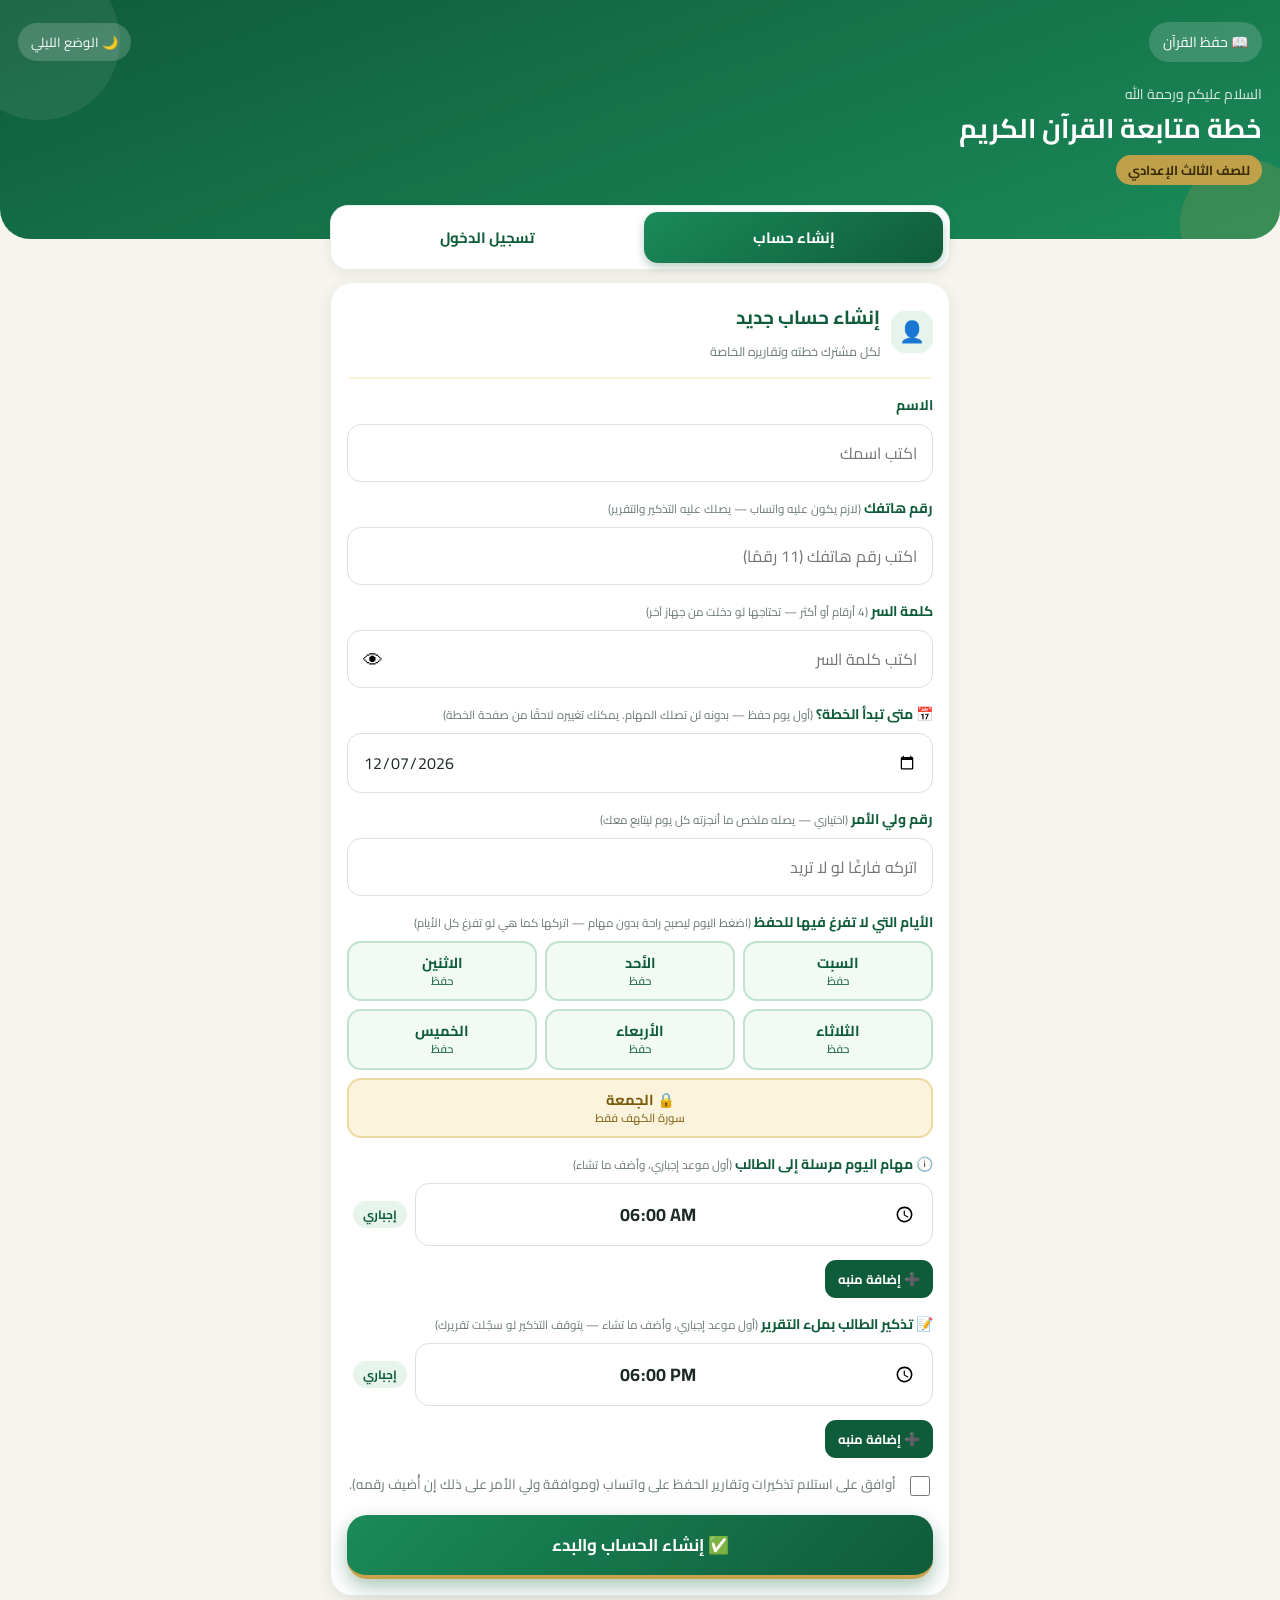
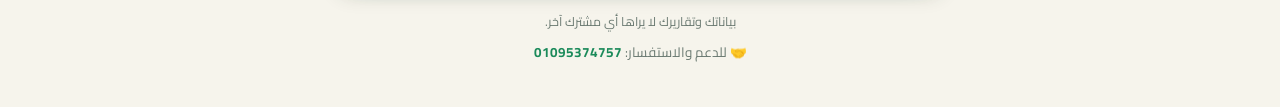
==== commit d676ac39: "Add files via upload" ====
--- a/index.html
+++ b/index.html
@@ -1,110 +1,110 @@
-<!DOCTYPE html>
-<html lang="ar" dir="rtl">
-<head>
-    <meta charset="UTF-8">
-    <meta name="viewport" content="width=device-width, initial-scale=1.0, viewport-fit=cover">
-    <meta name="theme-color" content="#0f5c3a">
-    <title>متابعة حفظ القرآن الكريم</title>
-    <link rel="stylesheet" href="https://fonts.googleapis.com/css2?family=Cairo:wght@400;600;700&display=swap" media="print" onload="this.media='all'">
-    <link rel="stylesheet" href="style.css">
-</head>
-<body>
-
-    <header class="top">
-        <div class="top-row">
-            <a class="back" href="settings.html">⚙️ الإعدادات</a>
-            <button id="themeButton" class="theme-button">🌙 الوضع الليلي</button>
-        </div>
-        <div class="hello">
-            <small id="greet">السلام عليكم ورحمة الله</small>
-            <h1>خطة متابعة القرآن الكريم</h1>
-            <span class="gold">للصف الثالث الإعدادي</span>
-        </div>
-    </header>
-
-    <main class="wrap">
-
-        <section id="startBox" class="card" style="display:none">
-            <h2>📅 متى تبدأ الخطة؟</h2>
-            <p class="muted">اختر تاريخ أول يوم حفظ. (الأحد والأربعاء راحة بلا مهام، والجمعة للكهف والتعويض؛ فلو اخترت يوم راحة تبدأ الخطة من أقرب يوم حفظ).</p>
-            <div class="row">
-                <input type="date" id="startInput" class="input" style="max-width:220px">
-                <button id="startSave" class="btn">💾 حفظ وبدء الخطة</button>
-            </div>
-        </section>
-
-        <section class="day-section">
-            <div>
-                <div class="small-title">اليوم</div>
-                <h2 id="currentDay">جاري التحميل...</h2>
-                <p id="dayDescription"></p>
-                <div id="todayTasks" class="muted" style="white-space:pre-line;line-height:1.9"></div>
-            </div>
-            <div class="ringbox">
-                <div class="ring" id="ring"><div class="ring-in"><strong id="dayPercentage">0%</strong></div></div>
-                <span class="small-title">من الخطة</span>
-            </div>
-        </section>
-
-        <section class="navigation-section">
-            <a class="nav-btn blue" id="tasksLink" href="today.html">📌<br>مهام اليوم</a>
-            <a class="nav-btn" href="plan.html">📋<br>خطة الحفظ</a>
-            <a class="nav-btn blue" id="reportLink" href="report.html">📝<br>تقرير اليوم</a>
-            <a class="nav-btn gray" href="success.html">📊<br>التقدم والتشجيع</a>
-        </section>
-
-        <section class="stats">
-            <div class="stat-card"><span>📊</span><h3>نسبة الإنجاز</h3><strong id="progressText">0%</strong></div>
-            <div class="stat-card"><span>🔥</span><h3>أيام متتالية</h3><strong id="streakText">0</strong></div>
-            <div class="stat-card"><span>📖</span><h3>السور المكتملة</h3><strong id="completedText">0</strong></div>
-        </section>
-
-        <section class="progress-section">
-            <div class="section-title">
-                <h2>تقدمك في الحفظ</h2>
-                <span id="progressLabel" class="muted"></span>
-            </div>
-            <div class="progress-bar"><div id="progressBar"></div></div>
-            <p id="progressMessage">ابدأ بتسجيل أول إنجاز لك اليوم 💪</p>
-        </section>
-
-        <section class="card">
-            <div class="section-title"><h2>🏅 أوسمتي</h2><span id="badgeCount" class="muted"></span></div>
-            <div class="badge-list" id="badgeList"></div>
-        </section>
-
-        <section class="search-section">
-            <h2>🔎 البحث عن سورة</h2>
-            <input type="text" id="searchInput" placeholder="اكتب اسم السورة...">
-        </section>
-
-        <section class="surahs-section">
-            <h2>📚 سور القرآن الكريم</h2>
-            <div id="surahList" class="surah-list"></div>
-        </section>
-
-        <section class="reminder-section">
-            <h2>⏰ التذكير اليومي</h2>
-            <p class="muted">يصلك تذكير على الواتساب الساعة 6 مساءً (برابط تقرير اليوم)، وإن لم تملأ التقرير يصلك تذكير آخر الساعة 10 مساءً.</p>
-        </section>
-
-        <section class="card" id="accountBox">
-            <h2>👤 حسابي</h2>
-            <div class="who" id="whoBox"></div>
-            <div class="row">
-                <a class="btn small" href="settings.html">⚙️ الإعدادات</a>
-                <a class="btn small gold" href="onboarding.html">📖 التعليمات</a>
-            </div>
-        </section>
-
-    </main>
-
-    <footer>
-        <p>📖 متابعة حفظ القرآن الكريم</p>
-        <p id="syncState">بياناتك محفوظة على هذا الجهاز</p>
-    </footer>
-
-    <script src="engine.js"></script>
-    <script src="script.js"></script>
-</body>
-</html>
+<!DOCTYPE html>
+<html lang="ar" dir="rtl">
+<head>
+    <meta charset="UTF-8">
+    <meta name="viewport" content="width=device-width, initial-scale=1.0, viewport-fit=cover">
+    <meta name="theme-color" content="#0f5c3a">
+    <title>متابعة حفظ القرآن الكريم</title>
+    <link rel="stylesheet" href="https://fonts.googleapis.com/css2?family=Cairo:wght@400;600;700&display=swap" media="print" onload="this.media='all'">
+    <link rel="stylesheet" href="style.css">
+</head>
+<body>
+
+    <header class="top">
+        <div class="top-row">
+            <a class="back" href="settings.html">⚙️ الإعدادات</a>
+            <button id="themeButton" class="theme-button">🌙 الوضع الليلي</button>
+        </div>
+        <div class="hello">
+            <small id="greet">السلام عليكم ورحمة الله</small>
+            <h1>خطة متابعة القرآن الكريم</h1>
+            <span class="gold">للصف الثالث الإعدادي</span>
+        </div>
+    </header>
+
+    <main class="wrap">
+
+        <section id="startBox" class="card" style="display:none">
+            <h2>📅 متى تبدأ الخطة؟</h2>
+            <p class="muted">اختر تاريخ أول يوم حفظ. (أيام الراحة التي اخترتها بلا مهام، والجمعة لسورة الكهف فقط؛ فلو اخترت يوم راحة تبدأ الخطة من أقرب يوم حفظ).</p>
+            <div class="row">
+                <input type="date" id="startInput" class="input" style="max-width:220px">
+                <button id="startSave" class="btn">💾 حفظ وبدء الخطة</button>
+            </div>
+        </section>
+
+        <section class="day-section">
+            <div>
+                <div class="small-title">اليوم</div>
+                <h2 id="currentDay">جاري التحميل...</h2>
+                <p id="dayDescription"></p>
+                <div id="todayTasks" class="muted" style="white-space:pre-line;line-height:1.9"></div>
+            </div>
+            <div class="ringbox">
+                <div class="ring" id="ring"><div class="ring-in"><strong id="dayPercentage">0%</strong></div></div>
+                <span class="small-title">من الخطة</span>
+            </div>
+        </section>
+
+        <section class="navigation-section">
+            <a class="nav-btn blue" id="tasksLink" href="today.html">📌<br>مهام اليوم</a>
+            <a class="nav-btn" href="plan.html">📋<br>خطة الحفظ</a>
+            <a class="nav-btn blue" id="reportLink" href="report.html">📝<br>تقرير اليوم</a>
+            <a class="nav-btn gray" href="success.html">📊<br>التقدم والتشجيع</a>
+        </section>
+
+        <section class="stats">
+            <div class="stat-card"><span>📊</span><h3>نسبة الإنجاز</h3><strong id="progressText">0%</strong></div>
+            <div class="stat-card"><span>🔥</span><h3>أيام متتالية</h3><strong id="streakText">0</strong></div>
+            <div class="stat-card"><span>📖</span><h3>السور المكتملة</h3><strong id="completedText">0</strong></div>
+        </section>
+
+        <section class="progress-section">
+            <div class="section-title">
+                <h2>تقدمك في الحفظ</h2>
+                <span id="progressLabel" class="muted"></span>
+            </div>
+            <div class="progress-bar"><div id="progressBar"></div></div>
+            <p id="progressMessage">ابدأ بتسجيل أول إنجاز لك اليوم 💪</p>
+        </section>
+
+        <section class="card">
+            <div class="section-title"><h2>🏅 أوسمتي</h2><span id="badgeCount" class="muted"></span></div>
+            <div class="badge-list" id="badgeList"></div>
+        </section>
+
+        <section class="search-section">
+            <h2>🔎 البحث عن سورة</h2>
+            <input type="text" id="searchInput" placeholder="اكتب اسم السورة...">
+        </section>
+
+        <section class="surahs-section">
+            <h2>📚 سور القرآن الكريم</h2>
+            <div id="surahList" class="surah-list"></div>
+        </section>
+
+        <section class="reminder-section">
+            <h2>⏰ التذكير اليومي</h2>
+            <p class="muted">يصلك تذكير على الواتساب الساعة 6 مساءً (برابط تقرير اليوم)، وإن لم تملأ التقرير يصلك تذكير آخر الساعة 10 مساءً.</p>
+        </section>
+
+        <section class="card" id="accountBox">
+            <h2>👤 حسابي</h2>
+            <div class="who" id="whoBox"></div>
+            <div class="row">
+                <a class="btn small" href="settings.html">⚙️ الإعدادات</a>
+                <a class="btn small gold" href="onboarding.html">📖 التعليمات</a>
+            </div>
+        </section>
+
+    </main>
+
+    <footer>
+        <p>📖 متابعة حفظ القرآن الكريم</p>
+        <p id="syncState">بياناتك محفوظة على هذا الجهاز</p>
+    </footer>
+
+    <script src="engine.js"></script>
+    <script src="script.js"></script>
+</body>
+</html>
--- a/style.css
+++ b/style.css
@@ -1,265 +1,265 @@
-/* =====================================================================
-   style.css — التصميم المشترك لكل الصفحات (أخضر قرآني + ذهبي هادئ)
-   ===================================================================== */
-:root { --g1:#0f5c3a; --g2:#1b8a5a; --g3:#e6f4ec; --gold:#c9a24a; --gold2:#fbf3dc; --ink:#1d2b24; --mut:#6b7a72; --line:#e8eee9; --card:#ffffff; --bg:#f6f4ec; --soft:#fafbf9;
-        --c-full:#1b8a5a; --c-extra:#b7861f; --c-partial:#d9822b; --c-none:#c0453a; }
-* { box-sizing: border-box; }
-body { margin: 0; font-family: "Cairo", Tahoma, Arial, sans-serif; background: var(--bg); color: var(--ink); direction: rtl; padding-bottom: 20px; transition: background .3s, color .3s; }
-button { font-family: inherit; cursor: pointer; border: none; }
-a { color: inherit; text-decoration: none; }
-input { font-family: inherit; }
-
-/* ---------- الهيدر ---------- */
-.top { background: linear-gradient(160deg, var(--g1), var(--g2)); color: #fff; padding: 22px 18px 54px; border-radius: 0 0 30px 30px; position: relative; overflow: hidden; }
-.top:before { content: ""; position: absolute; left: -40px; top: -40px; width: 160px; height: 160px; border-radius: 50%; background: rgba(255,255,255,.07); }
-.top:after { content: ""; position: absolute; right: -30px; bottom: -50px; width: 130px; height: 130px; border-radius: 50%; background: rgba(201,162,74,.18); }
-.top-row { display: flex; justify-content: space-between; align-items: center; position: relative; z-index: 1; gap: 10px; }
-.back { color: #fff; background: rgba(255,255,255,.16); padding: 7px 14px; border-radius: 20px; font-size: 14px; }
-.theme-button { background: rgba(255,255,255,.18); color: #fff; padding: 7px 13px; font-size: 13px; border-radius: 20px; }
-.hello { position: relative; z-index: 1; margin-top: 16px; }
-.hello small { opacity: .85; font-size: 14px; }
-.hello h1 { margin: 2px 0 6px; font-size: 27px; line-height: 1.4; }
-.hello .gold { display: inline-block; background: rgba(201,162,74,.95); color: #3b2c05; padding: 3px 12px; border-radius: 20px; font-size: 13px; font-weight: 700; }
-.wrap { width: 92%; max-width: 620px; margin: -34px auto 0; position: relative; z-index: 2; }
-
-/* ---------- البطاقات ---------- */
-.box, .card { background: var(--card); border-radius: 22px; padding: 16px; margin-bottom: 14px; box-shadow: 0 5px 16px rgba(30,60,45,.08); border: 1px solid var(--line); }
-.card h2 { margin: 0 0 10px; font-size: 19px; color: var(--g1); }
-.card h3 { color: var(--g1); }
-.box-h { display: flex; align-items: center; gap: 11px; margin-bottom: 12px; padding-bottom: 12px; border-bottom: 2px solid var(--gold2); }
-.ico { width: 42px; height: 42px; border-radius: 14px; display: flex; align-items: center; justify-content: center; font-size: 21px; background: var(--g3); flex-shrink: 0; }
-.box.t .ico { background: #fbf3dc; } .box.f .ico { background: #eaf0fb; }
-.box-h h3 { margin: 0; font-size: 19px; color: var(--g1); }
-.box-h small { color: var(--mut); font-size: 12.5px; }
-.muted, .mu { color: var(--mut); font-size: 13px; }
-.hint { font-size: 12.5px; color: var(--mut); margin: 8px 2px 0; }
-.loading { text-align: center; padding: 30px 10px; color: var(--mut); }
-.row { display: flex; gap: 10px; flex-wrap: wrap; align-items: center; }
-.grid2 { display: grid; grid-template-columns: 1fr 1fr; gap: 12px; }
-.input { width: 100%; padding: 13px 15px; border: 1px solid #d9e2dc; border-radius: 14px; font-size: 16px; outline: none; background: #fff; color: var(--ink); }
-.input:focus { border-color: var(--g2); box-shadow: 0 0 0 3px rgba(27,138,90,.15); }
-
-/* ---------- أزرار عامة ---------- */
-.btn { display: inline-block; padding: 11px 18px; border-radius: 14px; background: var(--g1); color: #fff; font-size: 15px; font-weight: 700; }
-.btn.blue { background: #2f6fa8; } .btn.gray { background: #7b8a82; } .btn.red { background: var(--c-none); }
-.btn.small { padding: 7px 13px; font-size: 13px; border-radius: 11px; }
-.btn.gold { background: linear-gradient(135deg, #d1a02f, #a77a14); }
-
-/* ---------- الرئيسية ---------- */
-.day-section { display: flex; justify-content: space-between; align-items: center; gap: 14px; background: var(--card); border-radius: 22px; padding: 18px; margin-bottom: 14px; box-shadow: 0 5px 16px rgba(30,60,45,.08); border: 1px solid var(--line); border-right: 6px solid var(--gold); }
-.day-section h2 { margin: 4px 0; color: var(--g1); font-size: 23px; }
-.day-section p { margin: 4px 0; color: var(--mut); font-size: 14px; }
-.small-title { color: var(--mut); font-size: 12.5px; }
-.day-progress { min-width: 86px; text-align: center; background: var(--g3); padding: 12px 8px; border-radius: 16px; }
-.day-progress strong { display: block; color: var(--g1); font-size: 23px; }
-.navigation-section { display: grid; grid-template-columns: repeat(3, 1fr); gap: 10px; margin-bottom: 14px; }
-.nav-btn { display: block; text-align: center; padding: 14px 4px; border-radius: 18px; color: #fff; font-size: 14px; font-weight: 700; background: linear-gradient(145deg, var(--g2), var(--g1)); box-shadow: 0 5px 12px rgba(15,92,58,.25); }
-.nav-btn.blue { background: linear-gradient(145deg, #d1a02f, #a77a14); box-shadow: 0 5px 12px rgba(167,122,20,.28); }
-.nav-btn.gray { background: linear-gradient(145deg, #4b6358, #33463d); box-shadow: 0 5px 12px rgba(51,70,61,.25); }
-.stats { display: grid; grid-template-columns: repeat(3, 1fr); gap: 10px; margin-bottom: 14px; }
-.stat-card { background: var(--card); border-radius: 18px; padding: 12px 6px; text-align: center; border: 1px solid var(--line); box-shadow: 0 4px 12px rgba(30,60,45,.07); }
-.stat-card span { font-size: 21px; } .stat-card h3 { margin: 4px 0; font-size: 12.5px; color: var(--mut); font-weight: 600; } .stat-card strong { font-size: 22px; color: var(--g1); }
-.progress-section, .search-section, .surahs-section, .reminder-section { background: var(--card); border-radius: 22px; padding: 16px; margin-bottom: 14px; box-shadow: 0 5px 16px rgba(30,60,45,.08); border: 1px solid var(--line); }
-.progress-section h2, .search-section h2, .surahs-section h2, .reminder-section h2 { margin: 0 0 8px; font-size: 18px; color: var(--g1); }
-.section-title { display: flex; justify-content: space-between; align-items: center; gap: 10px; }
-.progress-bar { width: 100%; height: 12px; background: var(--g3); border-radius: 20px; overflow: hidden; margin: 12px 0 10px; }
-#progressBar, .bar-fill { height: 100%; width: 0%; background: linear-gradient(90deg, var(--g2), var(--gold)); border-radius: 20px; transition: width .4s; }
-#progressMessage { text-align: center; color: var(--mut); margin: 0; font-size: 14px; }
-#searchInput { width: 100%; padding: 13px 15px; border: 1px solid #d9e2dc; border-radius: 14px; font-size: 16px; outline: none; background: #fff; color: var(--ink); }
-#searchInput:focus { border-color: var(--g2); box-shadow: 0 0 0 3px rgba(27,138,90,.15); }
-.surah-list { display: grid; grid-template-columns: 1fr; gap: 10px; }
-.surah-card { background: var(--soft); border: 1px solid var(--line); border-right: 5px solid #c4cbc7; border-radius: 16px; padding: 13px 14px; }
-.surah-number { color: var(--mut); font-size: 12px; margin-bottom: 2px; }
-.surah-name { font-size: 19px; font-weight: 700; margin-bottom: 6px; }
-.surah-status { font-size: 14px; line-height: 1.7; }
-.surah-days { margin-top: 8px; padding-top: 8px; border-top: 1px dashed #dfe6e1; color: var(--mut); font-size: 13px; line-height: 1.8; }
-.status-planned { border-right-color: var(--gold); background: #fffbef; }
-.status-completed { border-right-color: var(--g2); background: #f0faf4; }
-footer { text-align: center; color: var(--mut); padding: 16px; font-size: 13px; }
-footer p { margin: 2px 0; }
-
-/* ---------- الخطة والتقدم ---------- */
-.badge { display: inline-block; padding: 2px 10px; border-radius: 20px; font-size: 12px; font-weight: 700; background: var(--g3); color: var(--g1); margin-left: 6px; }
-.badge.warn { background: var(--gold2); color: #7a5a0b; } .badge.bad { background: #fde3e0; color: #a93228; } .badge.ok { background: #dff5e6; color: #14753f; } .badge.blue { background: #e1eefb; color: #1f5fa3; }
-.sec { border: 1px solid var(--line); border-right: 5px solid var(--g2); border-radius: 16px; padding: 13px; margin-bottom: 11px; background: var(--soft); }
-.sec.t { border-right-color: var(--gold); } .sec.f { border-right-color: #5b86c4; }
-.sec h3 { margin: 0 0 8px; font-size: 17px; color: var(--g1); }
-.sec .line { margin: 5px 0; line-height: 1.8; font-size: 15px; }
-.sec .num { display: inline-block; min-width: 54px; text-align: center; padding: 1px 10px; border-radius: 14px; background: var(--gold); color: #fff; font-weight: 700; margin-left: 6px; font-size: 12.5px; }
-.sec .ph { color: var(--g2); font-weight: 700; }
-.err { color: #a93228; background: #fff3f2; border: 1px solid #efc0bb; border-radius: 16px; padding: 11px 14px; margin: 10px 0; font-size: 14px; line-height: 1.9; }
-.ok-msg { color: #14753f; background: #e8f7ee; border: 1px solid #bfe3cf; border-radius: 16px; padding: 11px 14px; margin: 10px 0; }
-.dayline { display: flex; justify-content: space-between; align-items: center; gap: 10px; padding: 12px 13px; border: 1px solid var(--line); border-radius: 16px; margin-bottom: 9px; background: var(--soft); }
-.dayline .meta { flex: 1; min-width: 0; }
-.dayline .title { font-weight: 700; font-size: 15px; }
-.dayline .sub { color: var(--mut); font-size: 13px; line-height: 1.8; }
-.dayline.today { border-color: var(--g2); background: #f0faf4; box-shadow: 0 0 0 2px rgba(27,138,90,.12); }
-.dayline.missed { border-color: #efc0bb; background: #fff6f5; }
-details.acc { background: var(--card); border-radius: 20px; padding: 2px 16px; margin-bottom: 12px; box-shadow: 0 5px 16px rgba(30,60,45,.08); border: 1px solid var(--line); }
-details.acc > summary { cursor: pointer; padding: 15px 0; font-size: 17px; font-weight: 700; color: var(--g1); list-style: none; }
-details.acc > summary::-webkit-details-marker { display: none; }
-details.acc > summary:after { content: "▾"; float: left; color: var(--gold); }
-details.acc[open] > summary:after { content: "▴"; }
-details.acc .body { padding-bottom: 14px; }
-details.acc h3 { color: var(--g1); font-size: 16px; }
-.tabs { display: flex; gap: 8px; margin-bottom: 12px; background: var(--card); padding: 6px; border-radius: 18px; border: 1px solid var(--line); box-shadow: 0 4px 12px rgba(30,60,45,.06); }
-.tab { flex: 1; padding: 11px 6px; border-radius: 14px; background: transparent; color: var(--g1); font-size: 15px; font-weight: 700; }
-.tab.on { background: linear-gradient(145deg, var(--g2), var(--g1)); color: #fff; box-shadow: 0 4px 10px rgba(15,92,58,.3); }
-.bigmsg { text-align: center; font-size: 19px; line-height: 2; padding: 22px 16px; background: linear-gradient(145deg, #f0faf4, var(--gold2)); border-radius: 22px; color: var(--g1); margin-bottom: 14px; border: 1px solid #dcebd8; font-weight: 600; }
-.kv { display: flex; justify-content: space-between; gap: 8px; padding: 10px 0; border-bottom: 1px dashed var(--line); font-size: 15px; }
-.kv:last-child { border-bottom: none; }
-.kv strong { color: var(--g1); }
-.note-comp { color: #14753f; font-size: 13px; margin-top: 4px; }
-.chips { display: flex; flex-wrap: wrap; gap: 8px; margin-top: 8px; }
-.chip { direction: ltr; padding: 9px 14px; border-radius: 14px; background: #fff; color: #6b520f; border: 2px solid #e6dcb8; font-size: 16px; font-weight: 700; }
-.chip:active { background: var(--gold); color: #fff; }
-.toast { position: fixed; bottom: 22px; left: 50%; transform: translateX(-50%); background: #2c3a33; color: #fff; padding: 12px 20px; border-radius: 16px; opacity: 0; pointer-events: none; transition: opacity .3s; z-index: 60; max-width: 90%; text-align: center; font-size: 14px; }
-.toast.show { opacity: 1; } .toast.err2 { background: #a93228; } .toast.ok2 { background: #14753f; }
-
-/* ---------- نموذج التقرير (مشترك بين التقرير والخطة) ---------- */
-.steps { background: var(--card); border-radius: 18px; padding: 12px 16px; box-shadow: 0 6px 18px rgba(15,92,58,.12); display: flex; align-items: center; gap: 12px; margin-bottom: 14px; border: 1px solid var(--line); }
-.steps .bar { flex: 1; height: 9px; background: var(--g3); border-radius: 10px; overflow: hidden; }
-.steps .bar i { display: block; height: 100%; width: 0; background: linear-gradient(90deg, var(--g2), var(--gold)); border-radius: 10px; transition: width .3s; }
-.steps b { font-size: 13px; color: var(--g1); white-space: nowrap; }
-.item { background: var(--soft); border: 1px solid var(--line); border-radius: 15px; padding: 11px 13px; margin-bottom: 9px; line-height: 1.8; font-size: 15px; }
-.pill { display: inline-block; background: var(--gold); color: #fff; padding: 1px 11px; border-radius: 14px; font-size: 12.5px; font-weight: 700; margin-left: 6px; }
-.pill.g { background: var(--g2); }
-.name { font-weight: 700; font-size: 16.5px; }
-.ph { color: var(--g2); font-weight: 700; }
-.tag { display: inline-block; background: var(--gold2); color: #7a5a0b; padding: 1px 10px; border-radius: 12px; font-size: 12px; margin-right: 4px; }
-.opts { display: grid; grid-template-columns: 1fr 1fr; gap: 10px; margin-top: 12px; }
-.opt { position: relative; padding: 14px 8px; border-radius: 16px; font-size: 15.5px; font-weight: 700; background: #fff; border: 2px solid; display: flex; flex-direction: column; align-items: center; gap: 3px; line-height: 1.3; transition: transform .12s, box-shadow .12s; }
-.opt span { font-size: 22px; }
-.opt.full, .opt.done { color: var(--c-full); border-color: #bfe3cf; background: #f1faf5; }
-.opt.extra { color: var(--c-extra); border-color: #ecd9a4; background: #fdf8e8; }
-.opt.partial { color: var(--c-partial); border-color: #f3cfa6; background: #fff6ec; }
-.opt.none { color: var(--c-none); border-color: #efc0bb; background: #fff3f2; }
-.opt.sel { color: #fff; transform: scale(1.02); box-shadow: 0 6px 14px rgba(0,0,0,.18); }
-.opt.sel.full, .opt.sel.done { background: linear-gradient(145deg, #1b8a5a, #0f5c3a); border-color: #0f5c3a; }
-.opt.sel.extra { background: linear-gradient(145deg, #d1a02f, #a77a14); border-color: #a77a14; }
-.opt.sel.partial { background: linear-gradient(145deg, #e8903a, #c26d17); border-color: #c26d17; }
-.opt.sel.none { background: linear-gradient(145deg, #d35a4f, #a93228); border-color: #a93228; }
-.opt.sel:after { content: "✓"; position: absolute; top: 6px; left: 9px; font-size: 14px; background: rgba(255,255,255,.28); width: 22px; height: 22px; line-height: 22px; border-radius: 50%; }
-.opts.two .opt { flex-direction: row; justify-content: center; gap: 8px; }
-.opts.two .opt span { font-size: 20px; }
-.pick { margin-top: 12px; background: #fcfaf2; border: 1px dashed #e2cf94; border-radius: 16px; padding: 12px; }
-.pick h4 { margin: 0 0 9px; font-size: 14.5px; color: #7a5a0b; }
-.grid { display: flex; flex-wrap: wrap; gap: 8px; }
-.ch { direction: ltr; min-width: 56px; padding: 10px 14px; border-radius: 14px; border: 2px solid #e6dcb8; background: #fff; font-size: 17px; font-weight: 700; color: #6b520f; }
-.ch.sel { background: var(--gold); border-color: #a77a14; color: #fff; box-shadow: 0 4px 10px rgba(167,122,20,.35); }
-.pick.p { background: #fff8f0; border-color: #f0cba0; } .pick.p h4 { color: #a8590b; }
-.pick.p .ch { border-color: #f0d6b8; color: #a8590b; } .pick.p .ch.sel { background: var(--c-partial); border-color: #c26d17; color: #fff; }
-.dock { position: sticky; bottom: 0; padding: 10px 0 8px; background: linear-gradient(0deg, var(--bg) 70%, rgba(246,244,236,0)); z-index: 5; }
-.send { width: 100%; border: none; padding: 17px; border-radius: 20px; font-size: 19px; font-weight: 700; color: #fff; background: linear-gradient(135deg, var(--g2), var(--g1)); box-shadow: 0 8px 20px rgba(15,92,58,.35); border-bottom: 4px solid var(--gold); }
-.send.off { background: #aeb9b3; box-shadow: none; border-bottom-color: #cfd6d2; }
-.navbar { display: grid; grid-template-columns: repeat(3, 1fr); gap: 10px; margin: 6px 0 24px; }
-.navbar a { text-align: center; padding: 13px 4px; border-radius: 16px; background: #fff; border: 1px solid var(--line); color: var(--g1); font-weight: 700; font-size: 14px; box-shadow: 0 3px 8px rgba(30,60,45,.06); }
-.navbar a span { display: block; font-size: 20px; margin-bottom: 2px; }
-.msg { text-align: center; padding: 26px 16px; } .msg h2 { color: var(--g1); margin: 0 0 8px; }
-.formhost { margin-bottom: 14px; }
-.formhost .formbar { display: flex; justify-content: space-between; align-items: center; background: var(--gold2); border: 1px solid #ecd9a4; border-radius: 16px; padding: 10px 14px; margin-bottom: 12px; font-weight: 700; color: #7a5a0b; }
-
-/* ---------- الوضع الليلي ---------- */
-body.dark { --card: #1c2420; --line: #2c3833; --g3: #1d3328; --gold2: #2e2915; --ink: #e9efec; --mut: #9fb0a7; --bg: #121715; --soft: #222c27; background: #121715; color: #e9efec; }
-body.dark .input, body.dark #searchInput { background: #1b1e1d; color: #fff; border-color: #3a4540; }
-body.dark .box-h h3, body.dark .card h2, body.dark .card h3, body.dark .sec h3, body.dark details.acc > summary, body.dark .progress-section h2, body.dark .search-section h2, body.dark .surahs-section h2, body.dark .reminder-section h2, body.dark .day-section h2 { color: #bfe9cf; }
-body.dark .opt { background: #1c2420; }
-body.dark .opt.full, body.dark .opt.done { background: #17291f; border-color: #2c5a41; } body.dark .opt.extra { background: #2a2512; border-color: #5d4e1c; }
-body.dark .opt.partial { background: #2c2015; border-color: #66431c; } body.dark .opt.none { background: #2d1a18; border-color: #66312c; }
-body.dark .opt.sel { color: #fff; }
-body.dark .opt.sel.full, body.dark .opt.sel.done { background: linear-gradient(145deg, #1b8a5a, #0f5c3a); border-color: #3fbf86; }
-body.dark .opt.sel.extra { background: linear-gradient(145deg, #d1a02f, #a77a14); border-color: #f0cf73; }
-body.dark .opt.sel.partial { background: linear-gradient(145deg, #e8903a, #c26d17); border-color: #f5b574; }
-body.dark .opt.sel.none { background: linear-gradient(145deg, #d35a4f, #a93228); border-color: #f09a92; }
-body.dark .pick { background: #25230f; border-color: #5d4e1c; } body.dark .pick.p { background: #2a1e12; border-color: #66431c; }
-body.dark .ch, body.dark .chip { background: #1c2420; border-color: #4b4220; color: #e8d9a6; } body.dark .pick.p .ch { border-color: #66431c; color: #f0c698; }
-body.dark .ch.sel { background: var(--gold); border-color: #f0cf73; color: #fff; } body.dark .pick.p .ch.sel { background: var(--c-partial); border-color: #f5b574; color: #fff; }
-body.dark .navbar a { background: #1c2420; color: #bfe9cf; }
-body.dark .dock { background: linear-gradient(0deg, #121715 70%, rgba(18,23,21,0)); }
-body.dark .day-progress, body.dark .bigmsg { background: #1c2b21; color: #bfe9cf; border-color: #2c3833; }
-body.dark .dayline.today { background: #1c2b21; } body.dark .dayline.missed { background: #2e1f1d; border-color: #66312c; }
-body.dark .status-planned { background: #2b2918; } body.dark .status-completed { background: #1c2b21; }
-body.dark .tag, body.dark .badge.warn { color: #e8d9a6; } body.dark .badge { color: #bfe9cf; }
-body.dark .err { background: #2d1a18; color: #f1a79f; border-color: #66312c; } body.dark .ok-msg { background: #1c2b21; color: #bfe9cf; border-color: #2c5a41; }
-body.dark .formbar { color: #e8d9a6; border-color: #5d4e1c; }
-
-@media (min-width: 640px) { .surah-list { grid-template-columns: 1fr 1fr; } }
-
-/* ---------- نافذة التقرير المنزلقة داخل صفحة الخطة ---------- */
-.sheet { position: fixed; top: 0; left: 0; right: 0; bottom: 0; background: rgba(15,30,22,.55); z-index: 60; display: none; }
-.sheet.open { display: block; }
-.sheet-in { position: absolute; left: 0; right: 0; bottom: 0; top: 28px; background: var(--bg); border-radius: 26px 26px 0 0; overflow-y: auto; padding: 0 14px 14px; -webkit-overflow-scrolling: touch; }
-.sheet-top { position: sticky; top: 0; z-index: 6; background: linear-gradient(160deg, var(--g1), var(--g2)); color: #fff; margin: 0 -14px 14px; padding: 14px 18px; display: flex; justify-content: space-between; align-items: center; border-radius: 26px 26px 0 0; }
-.sheet-top b { font-size: 17px; }
-.sheet-top small { display: block; opacity: .85; font-size: 12.5px; }
-.sheet-x { background: rgba(255,255,255,.2); color: #fff; width: 38px; height: 38px; border-radius: 50%; font-size: 18px; }
-.sheet .steps { margin-top: 0; }
-@media (min-width: 640px) { .sheet-in { max-width: 600px; margin: 0 auto; } }
-
-/* ---------- صفحة الحساب ---------- */
-.lbl { display: block; font-weight: 700; margin: 13px 0 6px; font-size: 14px; color: var(--g1); }
-.lbl small { color: var(--mut); font-weight: 400; }
-.consent { display: flex; gap: 10px; align-items: flex-start; margin: 14px 0 4px; font-size: 13.5px; line-height: 1.8; color: var(--mut); }
-.consent input { width: 20px; height: 20px; margin-top: 4px; flex-shrink: 0; accent-color: var(--g2); }
-.who { background: var(--g3); border-radius: 16px; padding: 12px 14px; margin-bottom: 10px; line-height: 1.9; }
-.who b { color: var(--g1); }
-body.dark .lbl, body.dark .who b { color: #bfe9cf; }
-
-/* ---------- حلقة التقدم / الأوسمة / أيام الراحة / الدعم / الحركة ---------- */
-.ringbox { text-align: center; min-width: 92px; }
-.ring { width: 86px; height: 86px; border-radius: 50%; background: #e6f4ec; display: flex; align-items: center; justify-content: center; margin: 0 auto 4px; }
-.ring-in { width: 66px; height: 66px; border-radius: 50%; background: var(--card); display: flex; align-items: center; justify-content: center; }
-.ring-in strong { color: var(--g1); font-size: 18px; }
-.badge-list { display: grid; grid-template-columns: repeat(3, 1fr); gap: 9px; margin-top: 10px; }
-.badge-item { text-align: center; padding: 10px 4px; border-radius: 16px; background: var(--soft); border: 1px dashed var(--line); filter: grayscale(1); opacity: .5; }
-.badge-item.got { filter: none; opacity: 1; background: linear-gradient(145deg, #fffbef, #f0faf4); border: 1px solid #ecd9a4; box-shadow: 0 3px 8px rgba(167,122,20,.15); }
-.badge-item span { display: block; font-size: 26px; }
-.badge-item b { display: block; font-size: 13px; color: var(--g1); margin-top: 2px; }
-.badge-item small { display: block; font-size: 11px; color: var(--mut); line-height: 1.5; }
-.daychips { display: grid; grid-template-columns: 1fr 1fr 1fr; gap: 8px; }
-.daychip { padding: 10px 4px; border-radius: 14px; text-align: center; font-size: 14.5px; font-weight: 700; background: #f1faf5; color: var(--g1); border: 2px solid #bfe3cf; line-height: 1.4; }
-.daychip small { display: block; font-size: 11.5px; font-weight: 600; opacity: .85; }
-.daychip.off { background: #fff6ec; color: #a8590b; border-color: #f3cfa6; }
-.daychip.fri { grid-column: 1 / -1; background: var(--gold2); color: #7a5a0b; border-color: #ecd9a4; cursor: not-allowed; }
-.daychip.fri:before { content: "🔒 "; }
-body.dark .daychip { background: #17291f; border-color: #2c5a41; color: #bfe9cf; }
-body.dark .daychip.off { background: #2c2015; border-color: #66431c; color: #f0c698; }
-body.dark .daychip.fri { background: #2e2915; border-color: #5d4e1c; color: #e8d9a6; }
-body.dark .badge-item.got { background: linear-gradient(145deg, #2a2512, #1c2b21); border-color: #5d4e1c; }
-body.dark .ring-in { background: #1c2420; }
-body.dark .ring-in strong, body.dark .badge-item b { color: #bfe9cf; }
-.support { text-align: center; color: var(--mut); font-size: 13.5px; padding: 6px 12px 22px; }
-.support a { color: var(--g2); }
-.wrap > * { animation: rise .35s ease both; }
-@keyframes rise { from { opacity: 0; transform: translateY(8px); } to { opacity: 1; transform: none; } }
-
-/* ---------- المنبهات / كلمة السر / الاسم المنسوخ ---------- */
-.remrow { display: flex; gap: 8px; align-items: center; margin-bottom: 8px; }
-.remrow .input { flex: 1; direction: ltr; text-align: center; font-size: 18px; font-weight: 700; }
-.pwwrap { position: relative; }
-.pwwrap .input { padding-left: 52px; }
-.pwwrap button { position: absolute; left: 8px; top: 50%; transform: translateY(-50%); background: transparent; font-size: 20px; padding: 6px 8px; }
-.namebox { display: flex; align-items: center; justify-content: space-between; gap: 10px; background: #f0faf4; border: 2px dashed var(--g2); border-radius: 16px; padding: 12px 14px; margin: 10px 0; }
-.namebox b { font-size: 18px; color: var(--g1); }
-body.dark .namebox { background: #17291f; } body.dark .namebox b { color: #bfe9cf; }
-.reset { background: var(--soft); border: 1px solid var(--line); border-radius: 16px; padding: 12px; margin-top: 12px; }
-.linkbtn { background: transparent; color: var(--g2); font-weight: 700; font-size: 14px; padding: 8px 0; text-decoration: underline; }
-
-/* أزرار التنقل في الرئيسية: صفان (4 أزرار) */
-.navigation-section { grid-template-columns: repeat(2, 1fr); }
-@media (max-width: 700px) { .navigation-section { grid-template-columns: repeat(2, 1fr); } }
-
-/* ---------- حالات الأيام في الخطة ---------- */
-.btnstack { display: flex; flex-direction: column; gap: 6px; align-items: stretch; }
-.dayline .sub.miss { color: #a93228; font-weight: 700; }
-.dayline.pendingrep { border-color: #cfd6d2; background: #f5f6f5; }
-.dayline.miss-n { border-color: #ecd9a4; background: #fff9e8; }
-.dayline.miss-t { border-color: #b8d4ee; background: #eef6fd; }
-.dayline.miss-b { border-color: #efc0bb; background: #fff3f2; }
-.dayline.donecard { border-color: #bfe3cf; background: #f1faf5; }
-body.dark .dayline.pendingrep { background: #262b29; border-color: #3a403d; }
-body.dark .dayline.miss-n { background: #2a2512; border-color: #5d4e1c; }
-body.dark .dayline.miss-t { background: #15222f; border-color: #2c4a66; }
-body.dark .dayline.miss-b { background: #2d1a18; border-color: #66312c; }
-body.dark .dayline.donecard { background: #17291f; border-color: #2c5a41; }
-body.dark .dayline .sub.miss { color: #f1a79f; }
+/* =====================================================================
+   style.css — التصميم المشترك لكل الصفحات (أخضر قرآني + ذهبي هادئ)
+   ===================================================================== */
+:root { --g1:#0f5c3a; --g2:#1b8a5a; --g3:#e6f4ec; --gold:#c9a24a; --gold2:#fbf3dc; --ink:#1d2b24; --mut:#6b7a72; --line:#e8eee9; --card:#ffffff; --bg:#f6f4ec; --soft:#fafbf9;
+        --c-full:#1b8a5a; --c-extra:#b7861f; --c-partial:#d9822b; --c-none:#c0453a; }
+* { box-sizing: border-box; }
+body { margin: 0; font-family: "Cairo", Tahoma, Arial, sans-serif; background: var(--bg); color: var(--ink); direction: rtl; padding-bottom: 20px; transition: background .3s, color .3s; }
+button { font-family: inherit; cursor: pointer; border: none; }
+a { color: inherit; text-decoration: none; }
+input { font-family: inherit; }
+
+/* ---------- الهيدر ---------- */
+.top { background: linear-gradient(160deg, var(--g1), var(--g2)); color: #fff; padding: 22px 18px 54px; border-radius: 0 0 30px 30px; position: relative; overflow: hidden; }
+.top:before { content: ""; position: absolute; left: -40px; top: -40px; width: 160px; height: 160px; border-radius: 50%; background: rgba(255,255,255,.07); }
+.top:after { content: ""; position: absolute; right: -30px; bottom: -50px; width: 130px; height: 130px; border-radius: 50%; background: rgba(201,162,74,.18); }
+.top-row { display: flex; justify-content: space-between; align-items: center; position: relative; z-index: 1; gap: 10px; }
+.back { color: #fff; background: rgba(255,255,255,.16); padding: 7px 14px; border-radius: 20px; font-size: 14px; }
+.theme-button { background: rgba(255,255,255,.18); color: #fff; padding: 7px 13px; font-size: 13px; border-radius: 20px; }
+.hello { position: relative; z-index: 1; margin-top: 16px; }
+.hello small { opacity: .85; font-size: 14px; }
+.hello h1 { margin: 2px 0 6px; font-size: 27px; line-height: 1.4; }
+.hello .gold { display: inline-block; background: rgba(201,162,74,.95); color: #3b2c05; padding: 3px 12px; border-radius: 20px; font-size: 13px; font-weight: 700; }
+.wrap { width: 92%; max-width: 620px; margin: -34px auto 0; position: relative; z-index: 2; }
+
+/* ---------- البطاقات ---------- */
+.box, .card { background: var(--card); border-radius: 22px; padding: 16px; margin-bottom: 14px; box-shadow: 0 5px 16px rgba(30,60,45,.08); border: 1px solid var(--line); }
+.card h2 { margin: 0 0 10px; font-size: 19px; color: var(--g1); }
+.card h3 { color: var(--g1); }
+.box-h { display: flex; align-items: center; gap: 11px; margin-bottom: 12px; padding-bottom: 12px; border-bottom: 2px solid var(--gold2); }
+.ico { width: 42px; height: 42px; border-radius: 14px; display: flex; align-items: center; justify-content: center; font-size: 21px; background: var(--g3); flex-shrink: 0; }
+.box.t .ico { background: #fbf3dc; } .box.f .ico { background: #eaf0fb; }
+.box-h h3 { margin: 0; font-size: 19px; color: var(--g1); }
+.box-h small { color: var(--mut); font-size: 12.5px; }
+.muted, .mu { color: var(--mut); font-size: 13px; }
+.hint { font-size: 12.5px; color: var(--mut); margin: 8px 2px 0; }
+.loading { text-align: center; padding: 30px 10px; color: var(--mut); }
+.row { display: flex; gap: 10px; flex-wrap: wrap; align-items: center; }
+.grid2 { display: grid; grid-template-columns: 1fr 1fr; gap: 12px; }
+.input { width: 100%; padding: 13px 15px; border: 1px solid #d9e2dc; border-radius: 14px; font-size: 16px; outline: none; background: #fff; color: var(--ink); }
+.input:focus { border-color: var(--g2); box-shadow: 0 0 0 3px rgba(27,138,90,.15); }
+
+/* ---------- أزرار عامة ---------- */
+.btn { display: inline-block; padding: 11px 18px; border-radius: 14px; background: var(--g1); color: #fff; font-size: 15px; font-weight: 700; }
+.btn.blue { background: #2f6fa8; } .btn.gray { background: #7b8a82; } .btn.red { background: var(--c-none); }
+.btn.small { padding: 7px 13px; font-size: 13px; border-radius: 11px; }
+.btn.gold { background: linear-gradient(135deg, #d1a02f, #a77a14); }
+
+/* ---------- الرئيسية ---------- */
+.day-section { display: flex; justify-content: space-between; align-items: center; gap: 14px; background: var(--card); border-radius: 22px; padding: 18px; margin-bottom: 14px; box-shadow: 0 5px 16px rgba(30,60,45,.08); border: 1px solid var(--line); border-right: 6px solid var(--gold); }
+.day-section h2 { margin: 4px 0; color: var(--g1); font-size: 23px; }
+.day-section p { margin: 4px 0; color: var(--mut); font-size: 14px; }
+.small-title { color: var(--mut); font-size: 12.5px; }
+.day-progress { min-width: 86px; text-align: center; background: var(--g3); padding: 12px 8px; border-radius: 16px; }
+.day-progress strong { display: block; color: var(--g1); font-size: 23px; }
+.navigation-section { display: grid; grid-template-columns: repeat(3, 1fr); gap: 10px; margin-bottom: 14px; }
+.nav-btn { display: block; text-align: center; padding: 14px 4px; border-radius: 18px; color: #fff; font-size: 14px; font-weight: 700; background: linear-gradient(145deg, var(--g2), var(--g1)); box-shadow: 0 5px 12px rgba(15,92,58,.25); }
+.nav-btn.blue { background: linear-gradient(145deg, #d1a02f, #a77a14); box-shadow: 0 5px 12px rgba(167,122,20,.28); }
+.nav-btn.gray { background: linear-gradient(145deg, #4b6358, #33463d); box-shadow: 0 5px 12px rgba(51,70,61,.25); }
+.stats { display: grid; grid-template-columns: repeat(3, 1fr); gap: 10px; margin-bottom: 14px; }
+.stat-card { background: var(--card); border-radius: 18px; padding: 12px 6px; text-align: center; border: 1px solid var(--line); box-shadow: 0 4px 12px rgba(30,60,45,.07); }
+.stat-card span { font-size: 21px; } .stat-card h3 { margin: 4px 0; font-size: 12.5px; color: var(--mut); font-weight: 600; } .stat-card strong { font-size: 22px; color: var(--g1); }
+.progress-section, .search-section, .surahs-section, .reminder-section { background: var(--card); border-radius: 22px; padding: 16px; margin-bottom: 14px; box-shadow: 0 5px 16px rgba(30,60,45,.08); border: 1px solid var(--line); }
+.progress-section h2, .search-section h2, .surahs-section h2, .reminder-section h2 { margin: 0 0 8px; font-size: 18px; color: var(--g1); }
+.section-title { display: flex; justify-content: space-between; align-items: center; gap: 10px; }
+.progress-bar { width: 100%; height: 12px; background: var(--g3); border-radius: 20px; overflow: hidden; margin: 12px 0 10px; }
+#progressBar, .bar-fill { height: 100%; width: 0%; background: linear-gradient(90deg, var(--g2), var(--gold)); border-radius: 20px; transition: width .4s; }
+#progressMessage { text-align: center; color: var(--mut); margin: 0; font-size: 14px; }
+#searchInput { width: 100%; padding: 13px 15px; border: 1px solid #d9e2dc; border-radius: 14px; font-size: 16px; outline: none; background: #fff; color: var(--ink); }
+#searchInput:focus { border-color: var(--g2); box-shadow: 0 0 0 3px rgba(27,138,90,.15); }
+.surah-list { display: grid; grid-template-columns: 1fr; gap: 10px; }
+.surah-card { background: var(--soft); border: 1px solid var(--line); border-right: 5px solid #c4cbc7; border-radius: 16px; padding: 13px 14px; }
+.surah-number { color: var(--mut); font-size: 12px; margin-bottom: 2px; }
+.surah-name { font-size: 19px; font-weight: 700; margin-bottom: 6px; }
+.surah-status { font-size: 14px; line-height: 1.7; }
+.surah-days { margin-top: 8px; padding-top: 8px; border-top: 1px dashed #dfe6e1; color: var(--mut); font-size: 13px; line-height: 1.8; }
+.status-planned { border-right-color: var(--gold); background: #fffbef; }
+.status-completed { border-right-color: var(--g2); background: #f0faf4; }
+footer { text-align: center; color: var(--mut); padding: 16px; font-size: 13px; }
+footer p { margin: 2px 0; }
+
+/* ---------- الخطة والتقدم ---------- */
+.badge { display: inline-block; padding: 2px 10px; border-radius: 20px; font-size: 12px; font-weight: 700; background: var(--g3); color: var(--g1); margin-left: 6px; }
+.badge.warn { background: var(--gold2); color: #7a5a0b; } .badge.bad { background: #fde3e0; color: #a93228; } .badge.ok { background: #dff5e6; color: #14753f; } .badge.blue { background: #e1eefb; color: #1f5fa3; }
+.sec { border: 1px solid var(--line); border-right: 5px solid var(--g2); border-radius: 16px; padding: 13px; margin-bottom: 11px; background: var(--soft); }
+.sec.t { border-right-color: var(--gold); } .sec.f { border-right-color: #5b86c4; }
+.sec h3 { margin: 0 0 8px; font-size: 17px; color: var(--g1); }
+.sec .line { margin: 5px 0; line-height: 1.8; font-size: 15px; }
+.sec .num { display: inline-block; min-width: 54px; text-align: center; padding: 1px 10px; border-radius: 14px; background: var(--gold); color: #fff; font-weight: 700; margin-left: 6px; font-size: 12.5px; }
+.sec .ph { color: var(--g2); font-weight: 700; }
+.err { color: #a93228; background: #fff3f2; border: 1px solid #efc0bb; border-radius: 16px; padding: 11px 14px; margin: 10px 0; font-size: 14px; line-height: 1.9; }
+.ok-msg { color: #14753f; background: #e8f7ee; border: 1px solid #bfe3cf; border-radius: 16px; padding: 11px 14px; margin: 10px 0; }
+.dayline { display: flex; justify-content: space-between; align-items: center; gap: 10px; padding: 12px 13px; border: 1px solid var(--line); border-radius: 16px; margin-bottom: 9px; background: var(--soft); }
+.dayline .meta { flex: 1; min-width: 0; }
+.dayline .title { font-weight: 700; font-size: 15px; }
+.dayline .sub { color: var(--mut); font-size: 13px; line-height: 1.8; }
+.dayline.today { border-color: var(--g2); background: #f0faf4; box-shadow: 0 0 0 2px rgba(27,138,90,.12); }
+.dayline.missed { border-color: #efc0bb; background: #fff6f5; }
+details.acc { background: var(--card); border-radius: 20px; padding: 2px 16px; margin-bottom: 12px; box-shadow: 0 5px 16px rgba(30,60,45,.08); border: 1px solid var(--line); }
+details.acc > summary { cursor: pointer; padding: 15px 0; font-size: 17px; font-weight: 700; color: var(--g1); list-style: none; }
+details.acc > summary::-webkit-details-marker { display: none; }
+details.acc > summary:after { content: "▾"; float: left; color: var(--gold); }
+details.acc[open] > summary:after { content: "▴"; }
+details.acc .body { padding-bottom: 14px; }
+details.acc h3 { color: var(--g1); font-size: 16px; }
+.tabs { display: flex; gap: 8px; margin-bottom: 12px; background: var(--card); padding: 6px; border-radius: 18px; border: 1px solid var(--line); box-shadow: 0 4px 12px rgba(30,60,45,.06); }
+.tab { flex: 1; padding: 11px 6px; border-radius: 14px; background: transparent; color: var(--g1); font-size: 15px; font-weight: 700; }
+.tab.on { background: linear-gradient(145deg, var(--g2), var(--g1)); color: #fff; box-shadow: 0 4px 10px rgba(15,92,58,.3); }
+.bigmsg { text-align: center; font-size: 19px; line-height: 2; padding: 22px 16px; background: linear-gradient(145deg, #f0faf4, var(--gold2)); border-radius: 22px; color: var(--g1); margin-bottom: 14px; border: 1px solid #dcebd8; font-weight: 600; }
+.kv { display: flex; justify-content: space-between; gap: 8px; padding: 10px 0; border-bottom: 1px dashed var(--line); font-size: 15px; }
+.kv:last-child { border-bottom: none; }
+.kv strong { color: var(--g1); }
+.note-comp { color: #14753f; font-size: 13px; margin-top: 4px; }
+.chips { display: flex; flex-wrap: wrap; gap: 8px; margin-top: 8px; }
+.chip { direction: ltr; padding: 9px 14px; border-radius: 14px; background: #fff; color: #6b520f; border: 2px solid #e6dcb8; font-size: 16px; font-weight: 700; }
+.chip:active { background: var(--gold); color: #fff; }
+.toast { position: fixed; bottom: 22px; left: 50%; transform: translateX(-50%); background: #2c3a33; color: #fff; padding: 12px 20px; border-radius: 16px; opacity: 0; pointer-events: none; transition: opacity .3s; z-index: 60; max-width: 90%; text-align: center; font-size: 14px; }
+.toast.show { opacity: 1; } .toast.err2 { background: #a93228; } .toast.ok2 { background: #14753f; }
+
+/* ---------- نموذج التقرير (مشترك بين التقرير والخطة) ---------- */
+.steps { background: var(--card); border-radius: 18px; padding: 12px 16px; box-shadow: 0 6px 18px rgba(15,92,58,.12); display: flex; align-items: center; gap: 12px; margin-bottom: 14px; border: 1px solid var(--line); }
+.steps .bar { flex: 1; height: 9px; background: var(--g3); border-radius: 10px; overflow: hidden; }
+.steps .bar i { display: block; height: 100%; width: 0; background: linear-gradient(90deg, var(--g2), var(--gold)); border-radius: 10px; transition: width .3s; }
+.steps b { font-size: 13px; color: var(--g1); white-space: nowrap; }
+.item { background: var(--soft); border: 1px solid var(--line); border-radius: 15px; padding: 11px 13px; margin-bottom: 9px; line-height: 1.8; font-size: 15px; }
+.pill { display: inline-block; background: var(--gold); color: #fff; padding: 1px 11px; border-radius: 14px; font-size: 12.5px; font-weight: 700; margin-left: 6px; }
+.pill.g { background: var(--g2); }
+.name { font-weight: 700; font-size: 16.5px; }
+.ph { color: var(--g2); font-weight: 700; }
+.tag { display: inline-block; background: var(--gold2); color: #7a5a0b; padding: 1px 10px; border-radius: 12px; font-size: 12px; margin-right: 4px; }
+.opts { display: grid; grid-template-columns: 1fr 1fr; gap: 10px; margin-top: 12px; }
+.opt { position: relative; padding: 14px 8px; border-radius: 16px; font-size: 15.5px; font-weight: 700; background: #fff; border: 2px solid; display: flex; flex-direction: column; align-items: center; gap: 3px; line-height: 1.3; transition: transform .12s, box-shadow .12s; }
+.opt span { font-size: 22px; }
+.opt.full, .opt.done { color: var(--c-full); border-color: #bfe3cf; background: #f1faf5; }
+.opt.extra { color: var(--c-extra); border-color: #ecd9a4; background: #fdf8e8; }
+.opt.partial { color: var(--c-partial); border-color: #f3cfa6; background: #fff6ec; }
+.opt.none { color: var(--c-none); border-color: #efc0bb; background: #fff3f2; }
+.opt.sel { color: #fff; transform: scale(1.02); box-shadow: 0 6px 14px rgba(0,0,0,.18); }
+.opt.sel.full, .opt.sel.done { background: linear-gradient(145deg, #1b8a5a, #0f5c3a); border-color: #0f5c3a; }
+.opt.sel.extra { background: linear-gradient(145deg, #d1a02f, #a77a14); border-color: #a77a14; }
+.opt.sel.partial { background: linear-gradient(145deg, #e8903a, #c26d17); border-color: #c26d17; }
+.opt.sel.none { background: linear-gradient(145deg, #d35a4f, #a93228); border-color: #a93228; }
+.opt.sel:after { content: "✓"; position: absolute; top: 6px; left: 9px; font-size: 14px; background: rgba(255,255,255,.28); width: 22px; height: 22px; line-height: 22px; border-radius: 50%; }
+.opts.two .opt { flex-direction: row; justify-content: center; gap: 8px; }
+.opts.two .opt span { font-size: 20px; }
+.pick { margin-top: 12px; background: #fcfaf2; border: 1px dashed #e2cf94; border-radius: 16px; padding: 12px; }
+.pick h4 { margin: 0 0 9px; font-size: 14.5px; color: #7a5a0b; }
+.grid { display: flex; flex-wrap: wrap; gap: 8px; }
+.ch { direction: ltr; min-width: 56px; padding: 10px 14px; border-radius: 14px; border: 2px solid #e6dcb8; background: #fff; font-size: 17px; font-weight: 700; color: #6b520f; }
+.ch.sel { background: var(--gold); border-color: #a77a14; color: #fff; box-shadow: 0 4px 10px rgba(167,122,20,.35); }
+.pick.p { background: #fff8f0; border-color: #f0cba0; } .pick.p h4 { color: #a8590b; }
+.pick.p .ch { border-color: #f0d6b8; color: #a8590b; } .pick.p .ch.sel { background: var(--c-partial); border-color: #c26d17; color: #fff; }
+.dock { position: sticky; bottom: 0; padding: 10px 0 8px; background: linear-gradient(0deg, var(--bg) 70%, rgba(246,244,236,0)); z-index: 5; }
+.send { width: 100%; border: none; padding: 17px; border-radius: 20px; font-size: 19px; font-weight: 700; color: #fff; background: linear-gradient(135deg, var(--g2), var(--g1)); box-shadow: 0 8px 20px rgba(15,92,58,.35); border-bottom: 4px solid var(--gold); }
+.send.off { background: #aeb9b3; box-shadow: none; border-bottom-color: #cfd6d2; }
+.navbar { display: grid; grid-template-columns: repeat(3, 1fr); gap: 10px; margin: 6px 0 24px; }
+.navbar a { text-align: center; padding: 13px 4px; border-radius: 16px; background: #fff; border: 1px solid var(--line); color: var(--g1); font-weight: 700; font-size: 14px; box-shadow: 0 3px 8px rgba(30,60,45,.06); }
+.navbar a span { display: block; font-size: 20px; margin-bottom: 2px; }
+.msg { text-align: center; padding: 26px 16px; } .msg h2 { color: var(--g1); margin: 0 0 8px; }
+.formhost { margin-bottom: 14px; }
+.formhost .formbar { display: flex; justify-content: space-between; align-items: center; background: var(--gold2); border: 1px solid #ecd9a4; border-radius: 16px; padding: 10px 14px; margin-bottom: 12px; font-weight: 700; color: #7a5a0b; }
+
+/* ---------- الوضع الليلي ---------- */
+body.dark { --card: #1c2420; --line: #2c3833; --g3: #1d3328; --gold2: #2e2915; --ink: #e9efec; --mut: #9fb0a7; --bg: #121715; --soft: #222c27; background: #121715; color: #e9efec; }
+body.dark .input, body.dark #searchInput { background: #1b1e1d; color: #fff; border-color: #3a4540; }
+body.dark .box-h h3, body.dark .card h2, body.dark .card h3, body.dark .sec h3, body.dark details.acc > summary, body.dark .progress-section h2, body.dark .search-section h2, body.dark .surahs-section h2, body.dark .reminder-section h2, body.dark .day-section h2 { color: #bfe9cf; }
+body.dark .opt { background: #1c2420; }
+body.dark .opt.full, body.dark .opt.done { background: #17291f; border-color: #2c5a41; } body.dark .opt.extra { background: #2a2512; border-color: #5d4e1c; }
+body.dark .opt.partial { background: #2c2015; border-color: #66431c; } body.dark .opt.none { background: #2d1a18; border-color: #66312c; }
+body.dark .opt.sel { color: #fff; }
+body.dark .opt.sel.full, body.dark .opt.sel.done { background: linear-gradient(145deg, #1b8a5a, #0f5c3a); border-color: #3fbf86; }
+body.dark .opt.sel.extra { background: linear-gradient(145deg, #d1a02f, #a77a14); border-color: #f0cf73; }
+body.dark .opt.sel.partial { background: linear-gradient(145deg, #e8903a, #c26d17); border-color: #f5b574; }
+body.dark .opt.sel.none { background: linear-gradient(145deg, #d35a4f, #a93228); border-color: #f09a92; }
+body.dark .pick { background: #25230f; border-color: #5d4e1c; } body.dark .pick.p { background: #2a1e12; border-color: #66431c; }
+body.dark .ch, body.dark .chip { background: #1c2420; border-color: #4b4220; color: #e8d9a6; } body.dark .pick.p .ch { border-color: #66431c; color: #f0c698; }
+body.dark .ch.sel { background: var(--gold); border-color: #f0cf73; color: #fff; } body.dark .pick.p .ch.sel { background: var(--c-partial); border-color: #f5b574; color: #fff; }
+body.dark .navbar a { background: #1c2420; color: #bfe9cf; }
+body.dark .dock { background: linear-gradient(0deg, #121715 70%, rgba(18,23,21,0)); }
+body.dark .day-progress, body.dark .bigmsg { background: #1c2b21; color: #bfe9cf; border-color: #2c3833; }
+body.dark .dayline.today { background: #1c2b21; } body.dark .dayline.missed { background: #2e1f1d; border-color: #66312c; }
+body.dark .status-planned { background: #2b2918; } body.dark .status-completed { background: #1c2b21; }
+body.dark .tag, body.dark .badge.warn { color: #e8d9a6; } body.dark .badge { color: #bfe9cf; }
+body.dark .err { background: #2d1a18; color: #f1a79f; border-color: #66312c; } body.dark .ok-msg { background: #1c2b21; color: #bfe9cf; border-color: #2c5a41; }
+body.dark .formbar { color: #e8d9a6; border-color: #5d4e1c; }
+
+@media (min-width: 640px) { .surah-list { grid-template-columns: 1fr 1fr; } }
+
+/* ---------- نافذة التقرير المنزلقة داخل صفحة الخطة ---------- */
+.sheet { position: fixed; top: 0; left: 0; right: 0; bottom: 0; background: rgba(15,30,22,.55); z-index: 60; display: none; }
+.sheet.open { display: block; }
+.sheet-in { position: absolute; left: 0; right: 0; bottom: 0; top: 28px; background: var(--bg); border-radius: 26px 26px 0 0; overflow-y: auto; padding: 0 14px 14px; -webkit-overflow-scrolling: touch; }
+.sheet-top { position: sticky; top: 0; z-index: 6; background: linear-gradient(160deg, var(--g1), var(--g2)); color: #fff; margin: 0 -14px 14px; padding: 14px 18px; display: flex; justify-content: space-between; align-items: center; border-radius: 26px 26px 0 0; }
+.sheet-top b { font-size: 17px; }
+.sheet-top small { display: block; opacity: .85; font-size: 12.5px; }
+.sheet-x { background: rgba(255,255,255,.2); color: #fff; width: 38px; height: 38px; border-radius: 50%; font-size: 18px; }
+.sheet .steps { margin-top: 0; }
+@media (min-width: 640px) { .sheet-in { max-width: 600px; margin: 0 auto; } }
+
+/* ---------- صفحة الحساب ---------- */
+.lbl { display: block; font-weight: 700; margin: 13px 0 6px; font-size: 14px; color: var(--g1); }
+.lbl small { color: var(--mut); font-weight: 400; }
+.consent { display: flex; gap: 10px; align-items: flex-start; margin: 14px 0 4px; font-size: 13.5px; line-height: 1.8; color: var(--mut); }
+.consent input { width: 20px; height: 20px; margin-top: 4px; flex-shrink: 0; accent-color: var(--g2); }
+.who { background: var(--g3); border-radius: 16px; padding: 12px 14px; margin-bottom: 10px; line-height: 1.9; }
+.who b { color: var(--g1); }
+body.dark .lbl, body.dark .who b { color: #bfe9cf; }
+
+/* ---------- حلقة التقدم / الأوسمة / أيام الراحة / الدعم / الحركة ---------- */
+.ringbox { text-align: center; min-width: 92px; }
+.ring { width: 86px; height: 86px; border-radius: 50%; background: #e6f4ec; display: flex; align-items: center; justify-content: center; margin: 0 auto 4px; }
+.ring-in { width: 66px; height: 66px; border-radius: 50%; background: var(--card); display: flex; align-items: center; justify-content: center; }
+.ring-in strong { color: var(--g1); font-size: 18px; }
+.badge-list { display: grid; grid-template-columns: repeat(3, 1fr); gap: 9px; margin-top: 10px; }
+.badge-item { text-align: center; padding: 10px 4px; border-radius: 16px; background: var(--soft); border: 1px dashed var(--line); filter: grayscale(1); opacity: .5; }
+.badge-item.got { filter: none; opacity: 1; background: linear-gradient(145deg, #fffbef, #f0faf4); border: 1px solid #ecd9a4; box-shadow: 0 3px 8px rgba(167,122,20,.15); }
+.badge-item span { display: block; font-size: 26px; }
+.badge-item b { display: block; font-size: 13px; color: var(--g1); margin-top: 2px; }
+.badge-item small { display: block; font-size: 11px; color: var(--mut); line-height: 1.5; }
+.daychips { display: grid; grid-template-columns: 1fr 1fr 1fr; gap: 8px; }
+.daychip { padding: 10px 4px; border-radius: 14px; text-align: center; font-size: 14.5px; font-weight: 700; background: #f1faf5; color: var(--g1); border: 2px solid #bfe3cf; line-height: 1.4; }
+.daychip small { display: block; font-size: 11.5px; font-weight: 600; opacity: .85; }
+.daychip.off { background: #fff6ec; color: #a8590b; border-color: #f3cfa6; }
+.daychip.fri { grid-column: 1 / -1; background: var(--gold2); color: #7a5a0b; border-color: #ecd9a4; cursor: not-allowed; }
+.daychip.fri:before { content: "🔒 "; }
+body.dark .daychip { background: #17291f; border-color: #2c5a41; color: #bfe9cf; }
+body.dark .daychip.off { background: #2c2015; border-color: #66431c; color: #f0c698; }
+body.dark .daychip.fri { background: #2e2915; border-color: #5d4e1c; color: #e8d9a6; }
+body.dark .badge-item.got { background: linear-gradient(145deg, #2a2512, #1c2b21); border-color: #5d4e1c; }
+body.dark .ring-in { background: #1c2420; }
+body.dark .ring-in strong, body.dark .badge-item b { color: #bfe9cf; }
+.support { text-align: center; color: var(--mut); font-size: 13.5px; padding: 6px 12px 22px; }
+.support a { color: var(--g2); }
+.wrap > * { animation: rise .35s ease both; }
+@keyframes rise { from { opacity: 0; transform: translateY(8px); } to { opacity: 1; transform: none; } }
+
+/* ---------- المنبهات / كلمة السر / الاسم المنسوخ ---------- */
+.remrow { display: flex; gap: 8px; align-items: center; margin-bottom: 8px; }
+.remrow .input { flex: 1; direction: ltr; text-align: center; font-size: 18px; font-weight: 700; }
+.pwwrap { position: relative; }
+.pwwrap .input { padding-left: 52px; }
+.pwwrap button { position: absolute; left: 8px; top: 50%; transform: translateY(-50%); background: transparent; font-size: 20px; padding: 6px 8px; }
+.namebox { display: flex; align-items: center; justify-content: space-between; gap: 10px; background: #f0faf4; border: 2px dashed var(--g2); border-radius: 16px; padding: 12px 14px; margin: 10px 0; }
+.namebox b { font-size: 18px; color: var(--g1); }
+body.dark .namebox { background: #17291f; } body.dark .namebox b { color: #bfe9cf; }
+.reset { background: var(--soft); border: 1px solid var(--line); border-radius: 16px; padding: 12px; margin-top: 12px; }
+.linkbtn { background: transparent; color: var(--g2); font-weight: 700; font-size: 14px; padding: 8px 0; text-decoration: underline; }
+
+/* أزرار التنقل في الرئيسية: صفان (4 أزرار) */
+.navigation-section { grid-template-columns: repeat(2, 1fr); }
+@media (max-width: 700px) { .navigation-section { grid-template-columns: repeat(2, 1fr); } }
+
+/* ---------- حالات الأيام في الخطة ---------- */
+.btnstack { display: flex; flex-direction: column; gap: 6px; align-items: stretch; }
+.dayline .sub.miss { color: #a93228; font-weight: 700; }
+.dayline.pendingrep { border-color: #cfd6d2; background: #f5f6f5; }
+.dayline.miss-n { border-color: #ecd9a4; background: #fff9e8; }
+.dayline.miss-t { border-color: #b8d4ee; background: #eef6fd; }
+.dayline.miss-b { border-color: #efc0bb; background: #fff3f2; }
+.dayline.donecard { border-color: #bfe3cf; background: #f1faf5; }
+body.dark .dayline.pendingrep { background: #262b29; border-color: #3a403d; }
+body.dark .dayline.miss-n { background: #2a2512; border-color: #5d4e1c; }
+body.dark .dayline.miss-t { background: #15222f; border-color: #2c4a66; }
+body.dark .dayline.miss-b { background: #2d1a18; border-color: #66312c; }
+body.dark .dayline.donecard { background: #17291f; border-color: #2c5a41; }
+body.dark .dayline .sub.miss { color: #f1a79f; }
